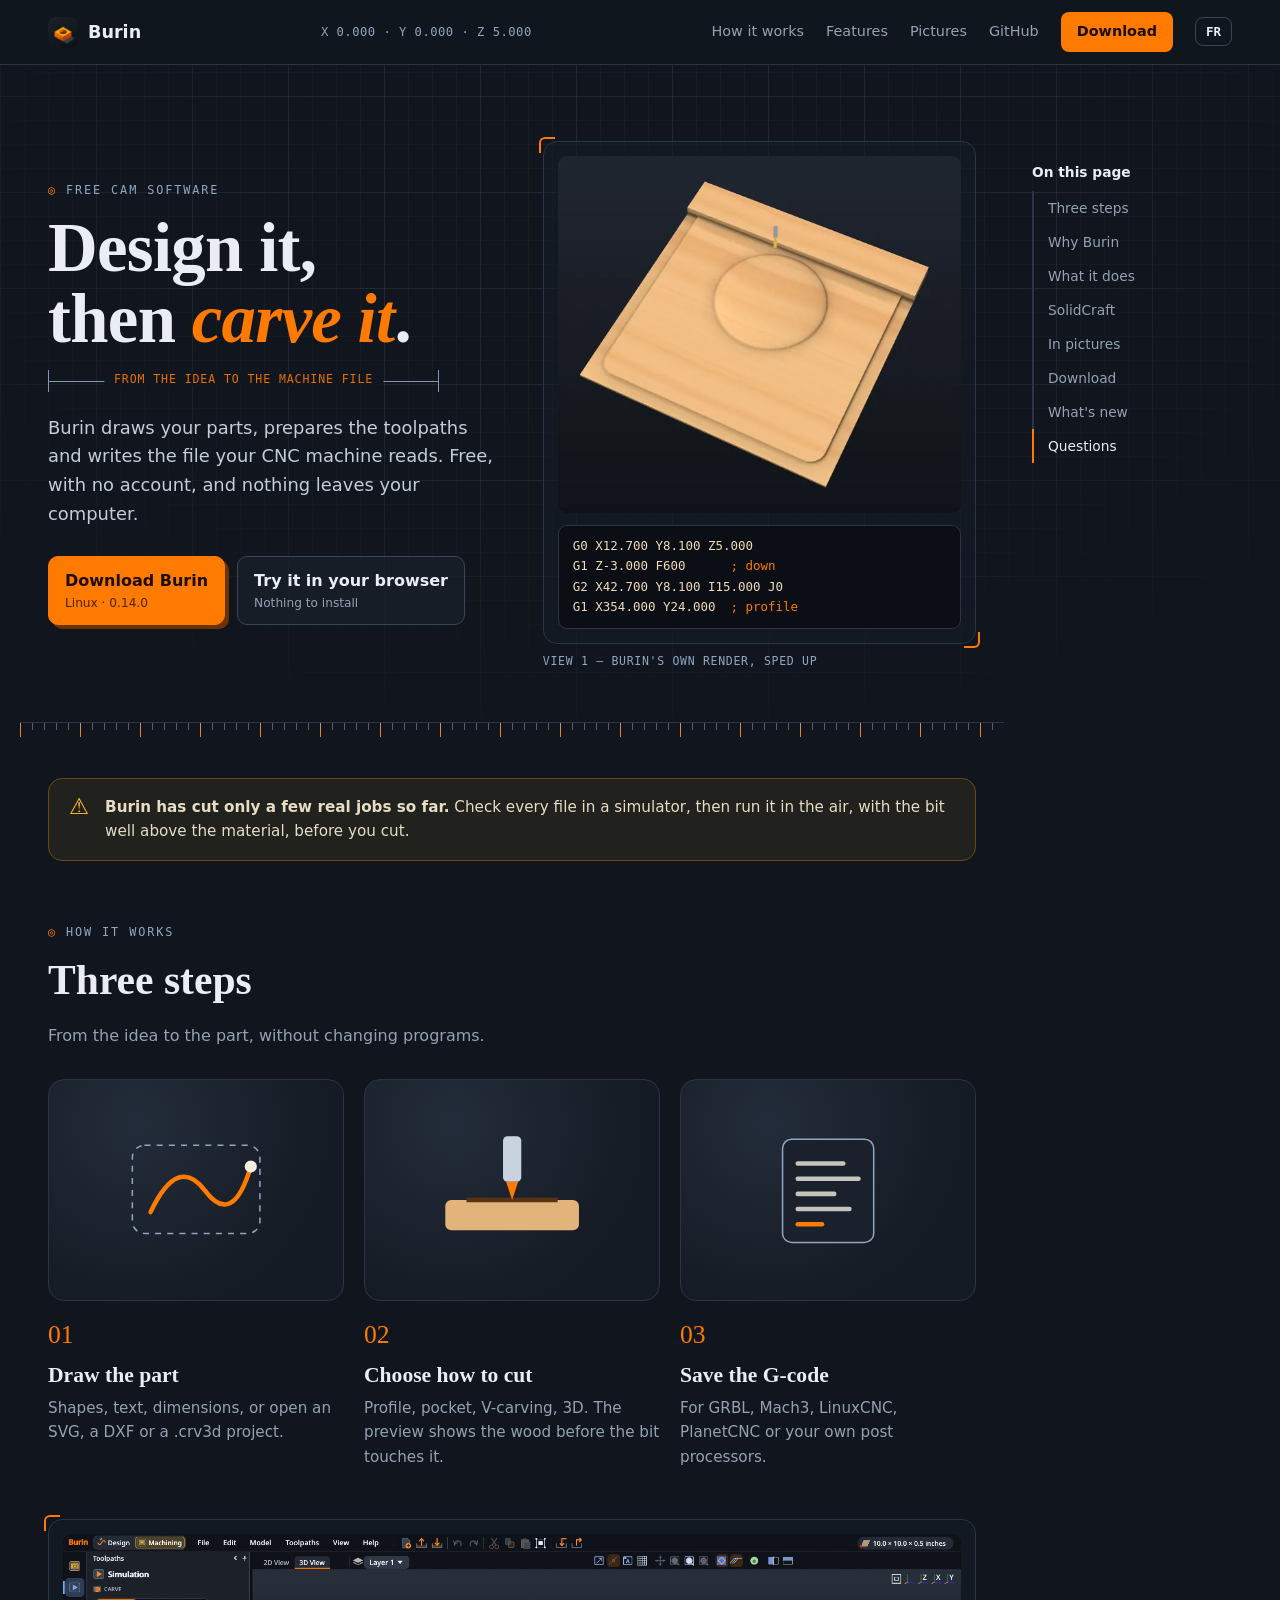
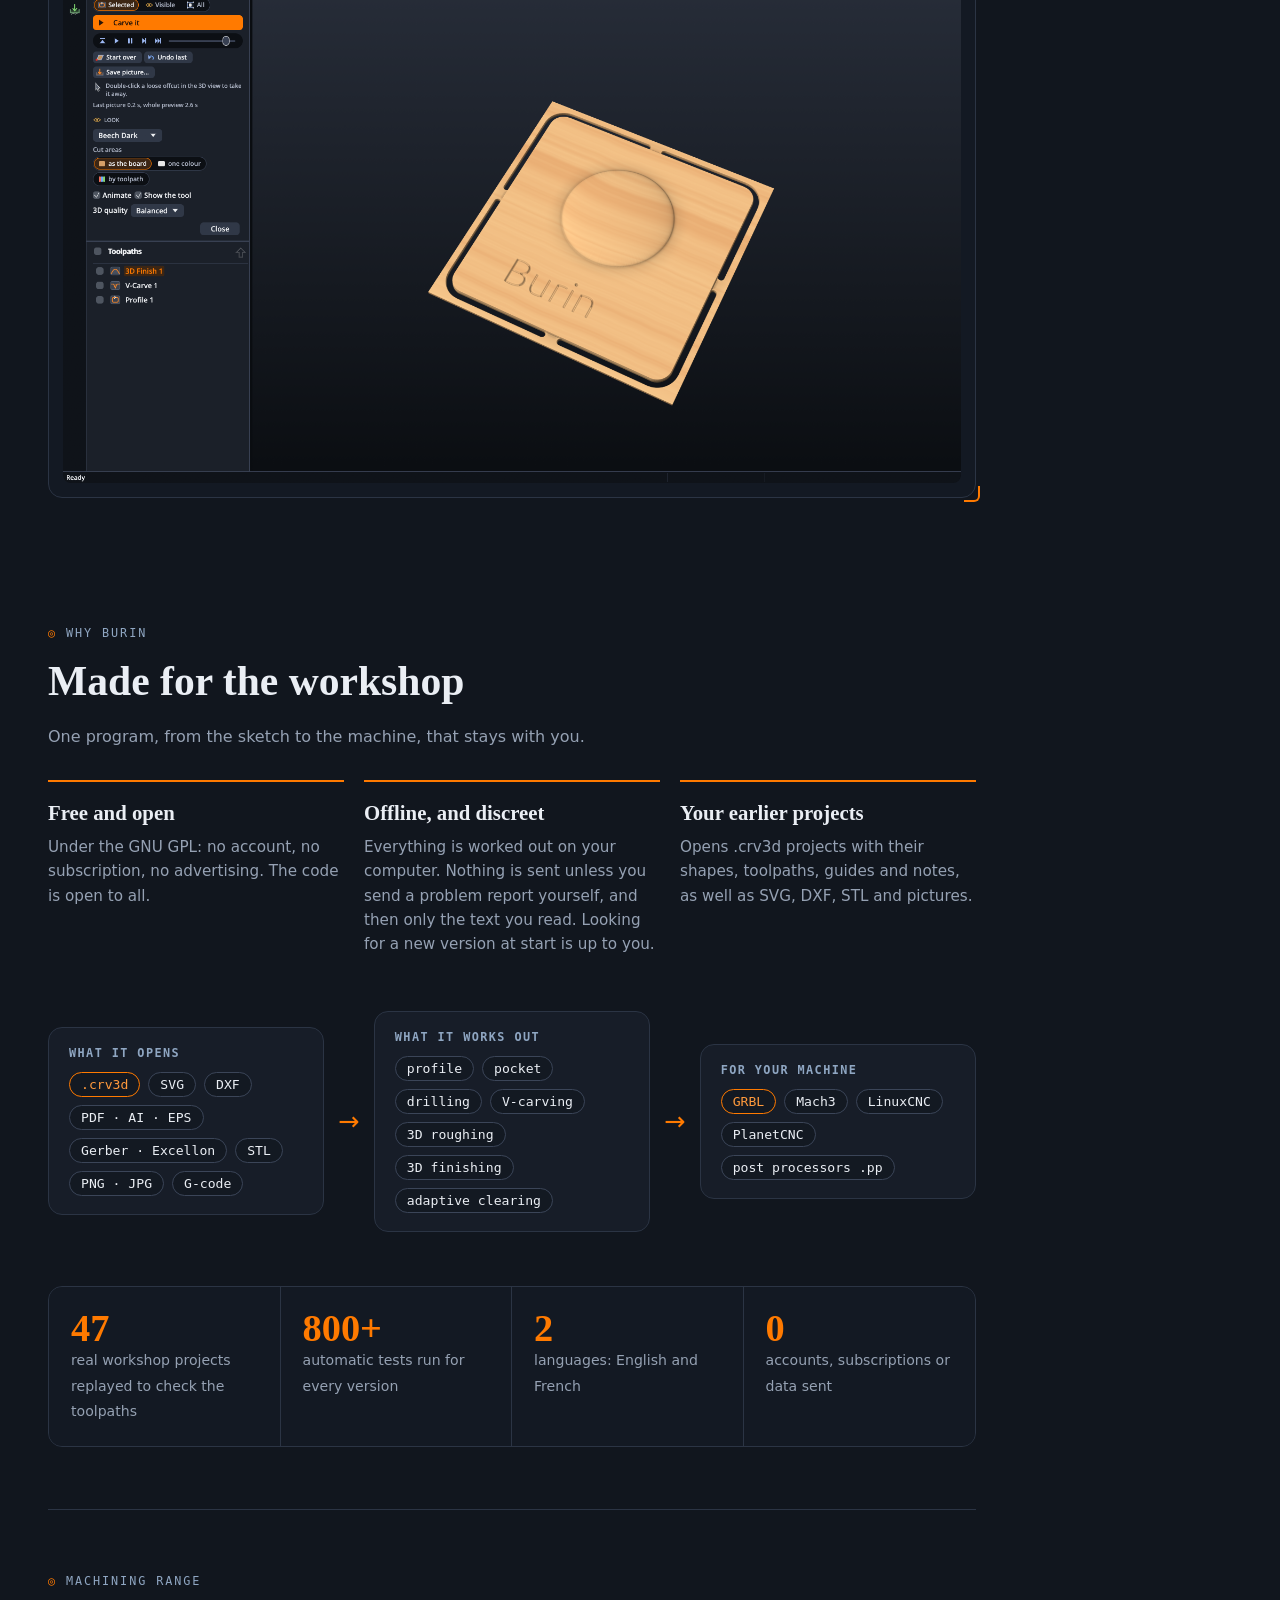
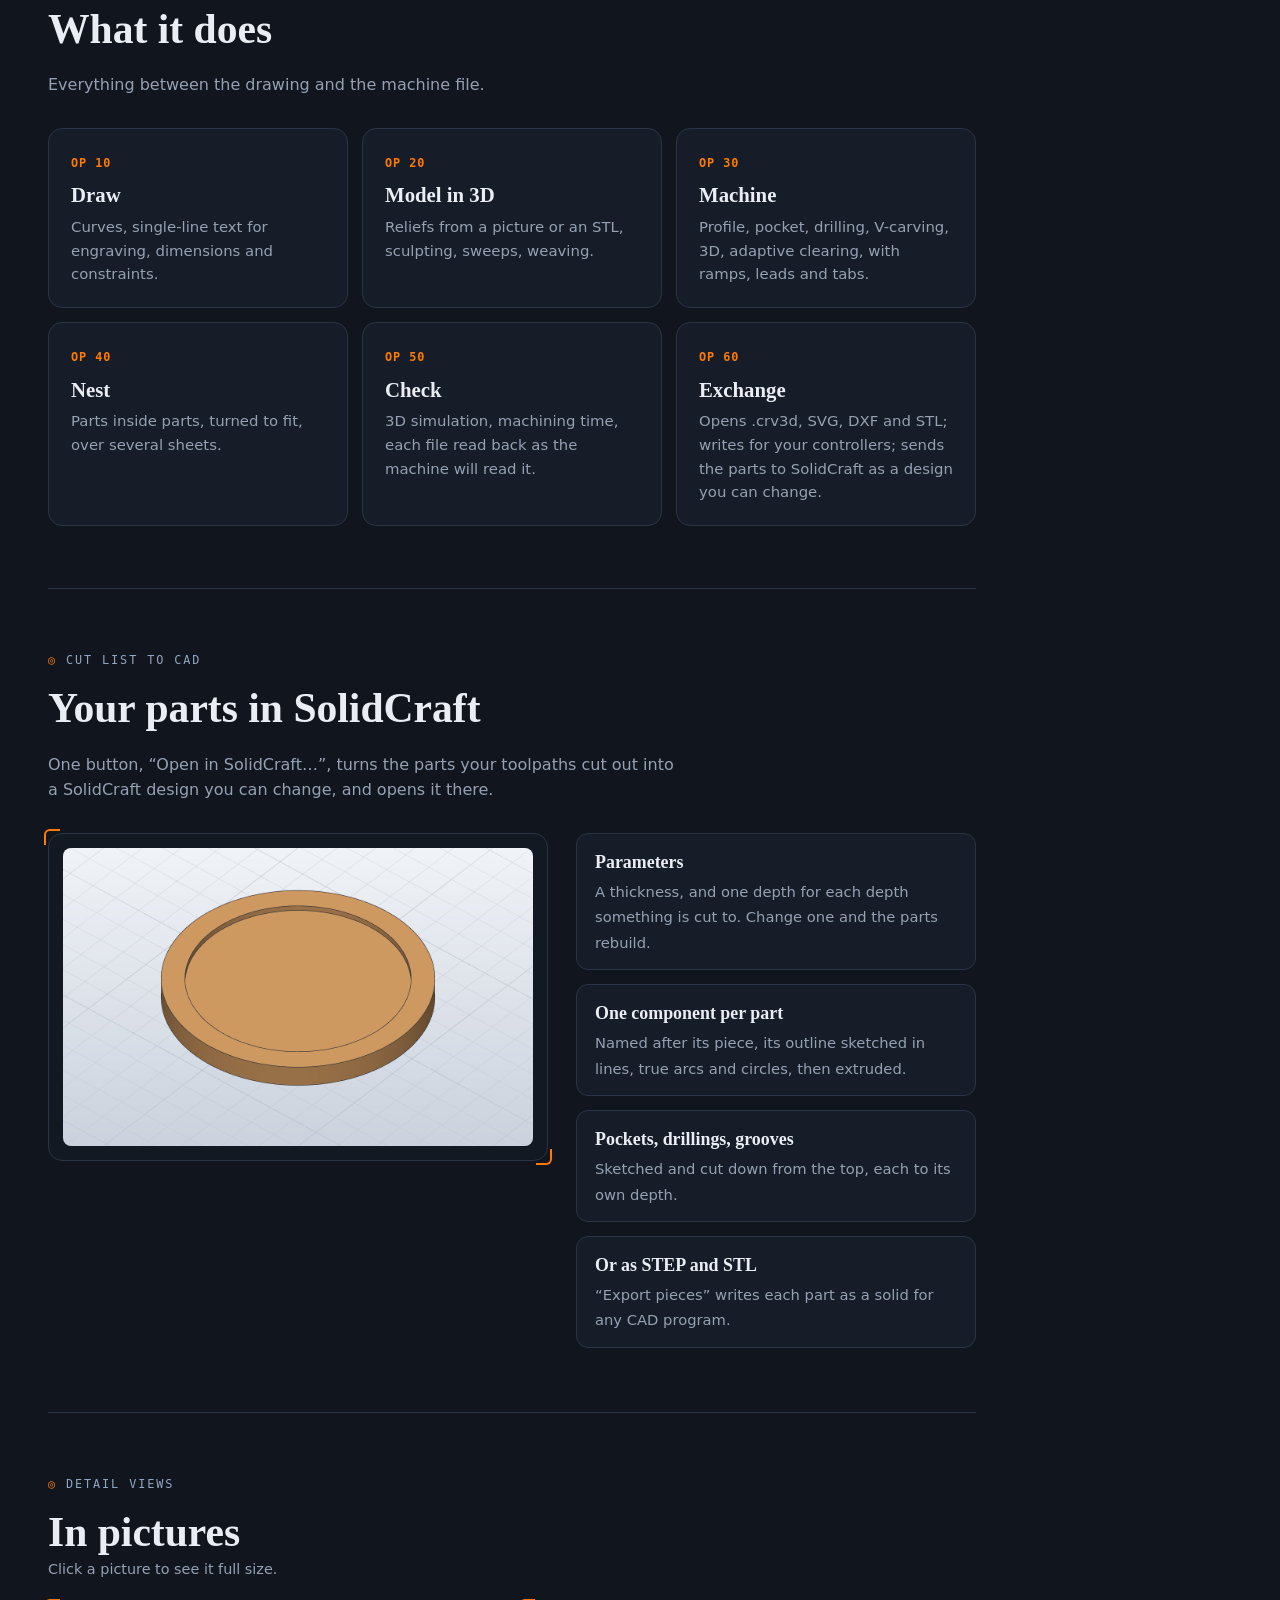
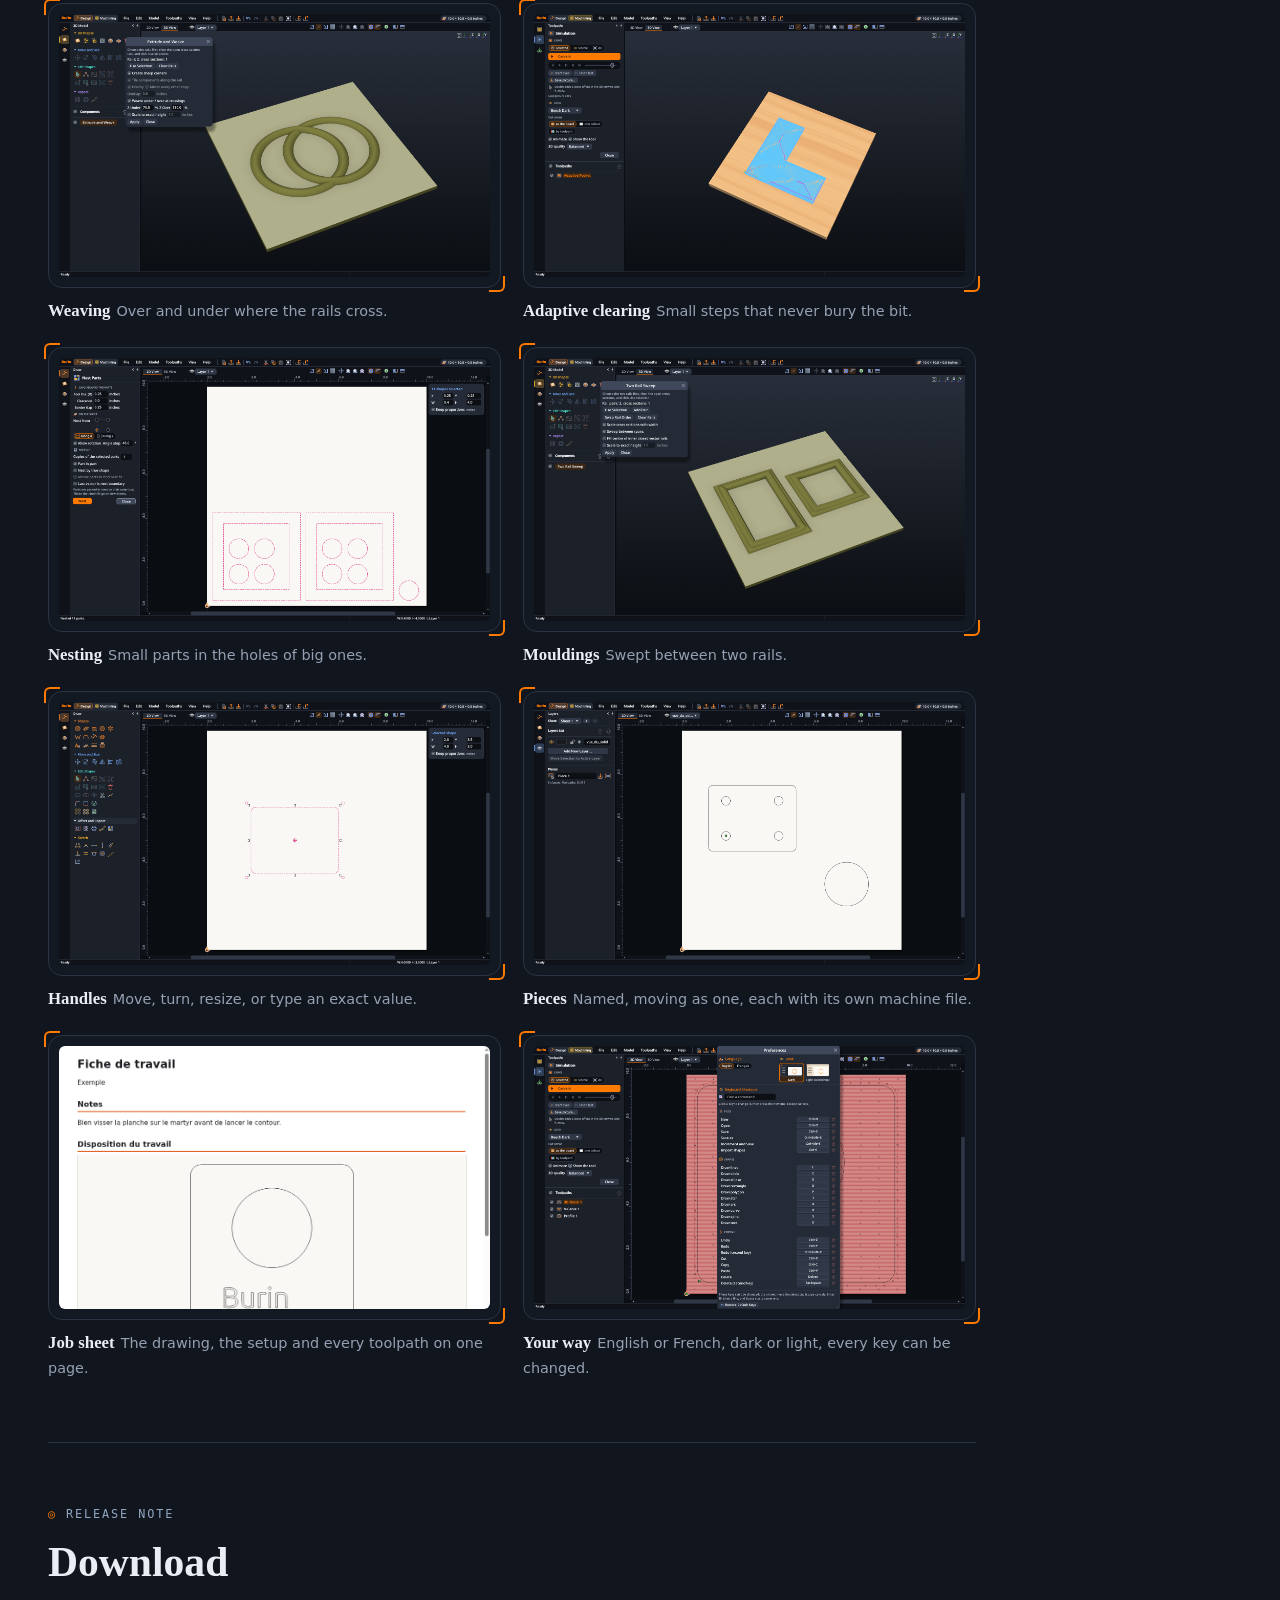
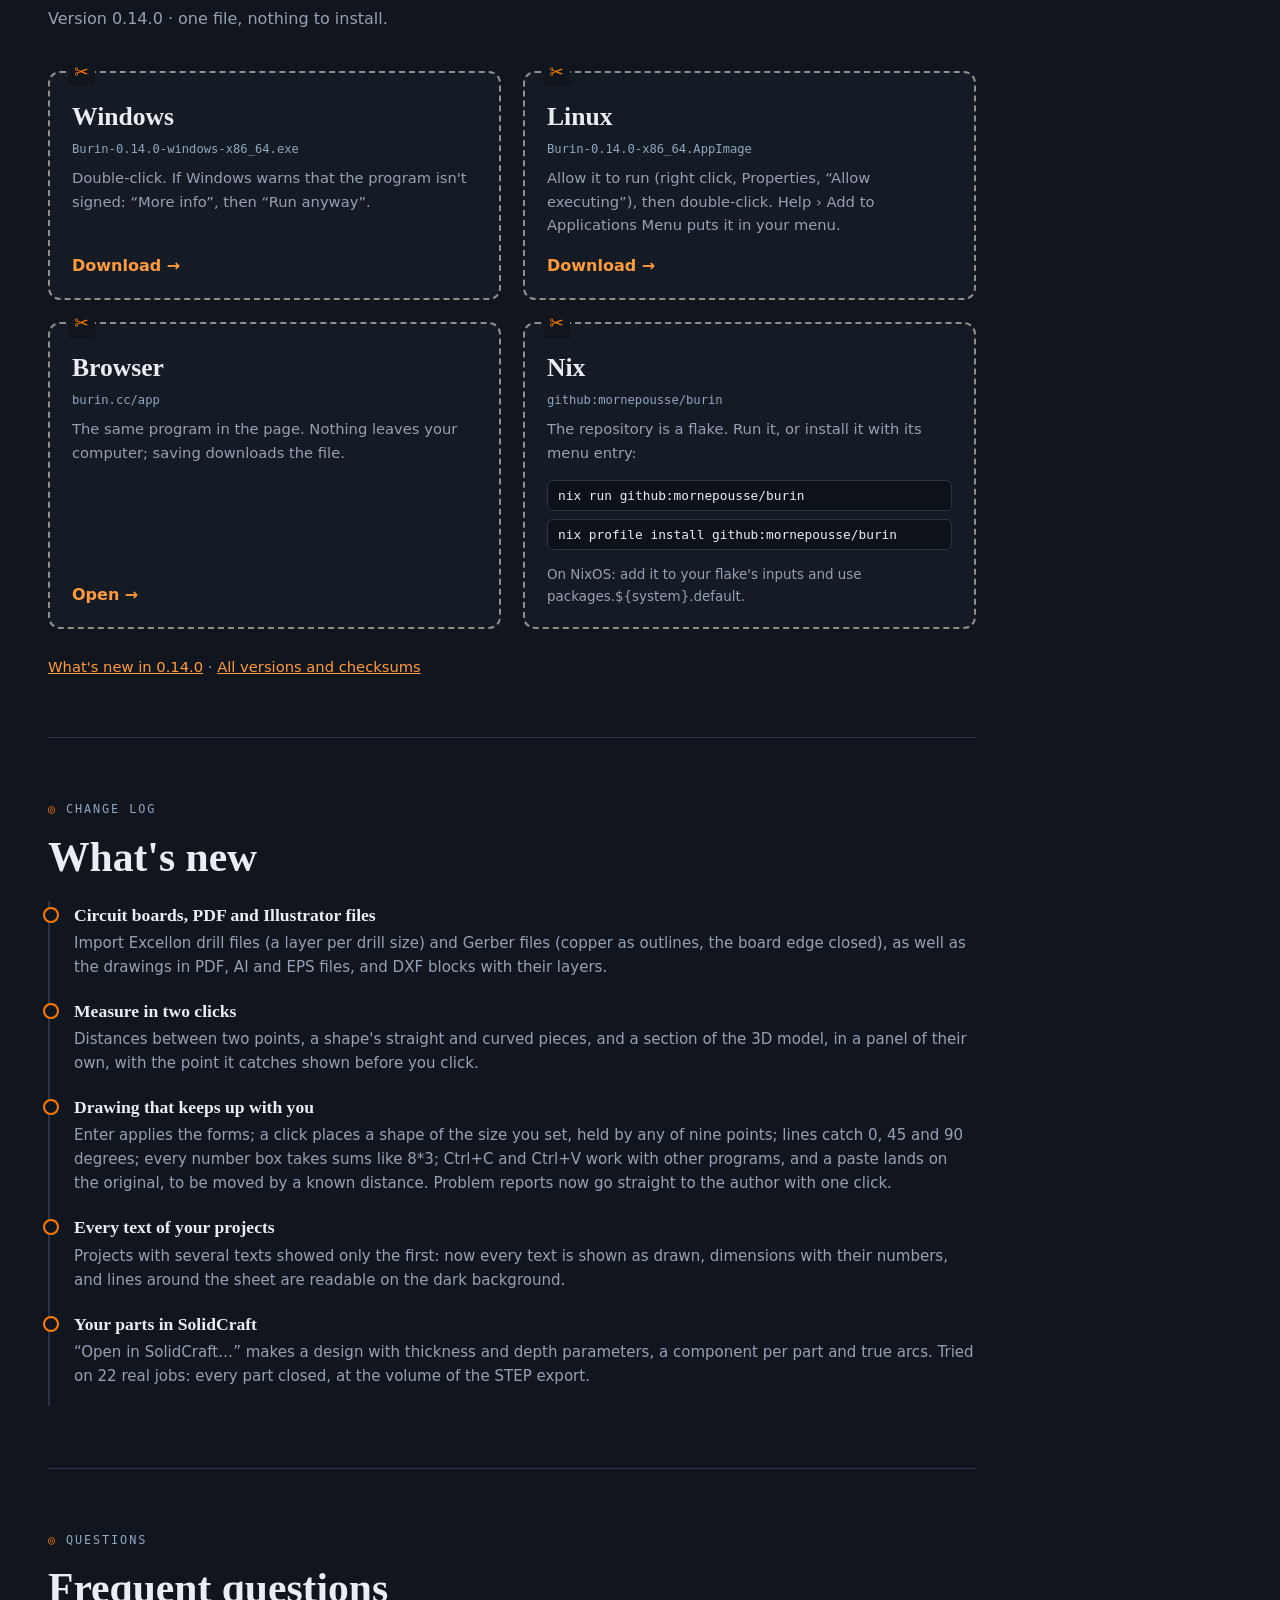
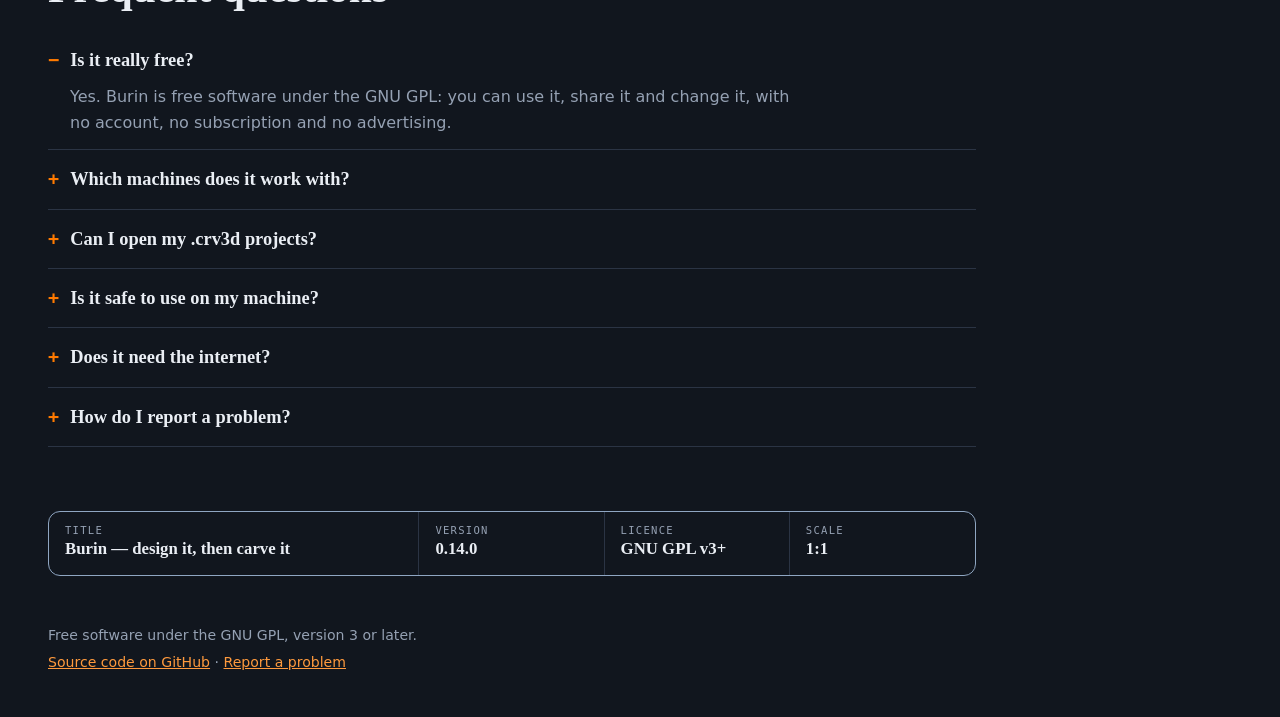
==== index.html @ 3e1a0faf "Site: how problem reports are sent now Co-Authored-By: Claude Opus 5.5 <noreply@anthropic.com>" ====
<!DOCTYPE html>
<html lang="en">
<head>
<meta charset="utf-8">
<meta name="viewport" content="width=device-width, initial-scale=1">
<title>Burin: design it, then carve it</title>
<meta name="description" content="Burin draws parts, prepares toolpaths and writes the control files of a CNC machine. Free download for Windows and Linux, or try it in your browser.">
<link rel="canonical" href="https://burin.cc/">
<link rel="icon" type="image/png" href="burin.png">
<meta property="og:type" content="website">
<meta property="og:url" content="https://burin.cc/">
<meta property="og:title" content="Burin: design it, then carve it">
<meta property="og:description" content="Draw your parts, prepare the toolpaths and write the file your CNC machine reads. Free, for Windows, Linux or in your browser.">
<meta property="og:image" content="https://burin.cc/docs/apercu-3d.png">
<meta name="twitter:card" content="summary_large_image">
<meta name="theme-color" content="#11161e">
<link rel="stylesheet" href="style.css?v=8fcd28087666">
</head>
<body>
<header><div class="in">
  <a class="brand" href="./"><img src="burin.png" alt=""> Burin</a>
  <span class="coords" aria-hidden="true">X 0.000 · Y 0.000 · Z 5.000</span>
  <nav>
    <a href="#steps" data-en="How it works" data-fr="Comment">How it works</a>
    <a href="#features" data-en="Features" data-fr="Fonctions">Features</a>
    <a href="#pictures" data-en="Pictures" data-fr="Images">Pictures</a>
    <a href="https://github.com/mornepousse/burin">GitHub</a>
    <a class="cta" href="#download" data-en="Download" data-fr="Télécharger">Download</a>
    <button id="lang" type="button" aria-label="Français / English">FR</button>
  </nav>
</div></header>

<div class="page">
<main>
  <div class="hero">
    <div>
      <div class="label" data-en="Free CAM software" data-fr="Logiciel libre de FAO">Free CAM software</div>
      <h1 data-en="Design it,&lt;br&gt;then &lt;em&gt;carve it&lt;/em&gt;." data-fr="Dessinez,&lt;br&gt;puis &lt;em&gt;usinez&lt;/em&gt;.">Design it,<br>then <em>carve it</em>.</h1>
      <div class="dim"><span data-en="FROM THE IDEA TO THE MACHINE FILE" data-fr="DE L&#x27;IDÉE AU FICHIER MACHINE">FROM THE IDEA TO THE MACHINE FILE</span></div>
      <p class="lead" data-en="Burin draws your parts, prepares the toolpaths and writes the file your CNC machine reads. Free, with no account, and nothing leaves your computer." data-fr="Burin dessine vos pièces, prépare les parcours d&#x27;outil et écrit le fichier que lit votre machine CNC. Gratuit, sans compte, et rien ne part de votre ordinateur.">Burin draws your parts, prepares the toolpaths and writes the file your CNC machine reads. Free, with no account, and nothing leaves your computer.</p>
      <div class="actions">
        <a id="main-download" class="btn primary" href="https://github.com/mornepousse/burin/releases/latest"><span data-en="Download Burin" data-fr="Télécharger Burin">Download Burin</span> <small id="main-detail">0.14.0</small></a>
        <a class="btn" href="app/"><span data-en="Try it in your browser" data-fr="Essayer dans le navigateur">Try it in your browser</span> <small data-en="Nothing to install" data-fr="Rien à installer">Nothing to install</small></a>
      </div>
    </div>
    <div>
      <div class="framed"><span class="t tl"></span><span class="t br"></span>
        <img class="render" src="carving.webp" width="588" height="520" alt="The sample board carved step by step in Burin's 3D preview: roughing, V-carving, then cutting out with tabs" data-alt-fr="La planche de l'exemple usinée pas à pas dans l'aperçu 3D de Burin : ébauche, gravure en V, puis découpe avec attaches">
        <div class="gcode">G0 X12.700 Y8.100 Z5.000
G1 Z-3.000 F600      <i><span data-en="; down" data-fr="; descente">; down</span></i>
G2 X42.700 Y8.100 I15.000 J0
G1 X354.000 Y24.000  <i><span data-en="; profile" data-fr="; contour">; profile</span></i></div>
      </div>
      <div class="figcap" data-en="VIEW 1 — BURIN&#x27;S OWN RENDER, SPED UP" data-fr="VUE 1 — RENDU RÉEL DE BURIN, EN ACCÉLÉRÉ">VIEW 1 — BURIN'S OWN RENDER, SPED UP</div>
    </div>
  </div>
  <div class="ruler"></div>
  <div class="safety"><span class="sign">⚠</span><p data-en="&lt;b&gt;Burin has cut only a few real jobs so far.&lt;/b&gt; Check every file in a simulator, then run it in the air, with the bit well above the material, before you cut." data-fr="&lt;b&gt;Burin n&#x27;a encore usiné que quelques vrais travaux.&lt;/b&gt; Vérifiez chaque fichier dans un simulateur, puis faites-le tourner à vide, fraise bien au-dessus de la matière, avant de couper."><b>Burin has cut only a few real jobs so far.</b> Check every file in a simulator, then run it in the air, with the bit well above the material, before you cut.</p></div>

  <section id="steps" style="border-bottom:0">
    <div class="label" data-en="How it works" data-fr="Comment ça marche">How it works</div>
    <h2 data-en="Three steps" data-fr="Trois étapes">Three steps</h2>
    <p class="intro" data-en="From the idea to the part, without changing programs." data-fr="De l&#x27;idée à la pièce, sans changer de programme.">From the idea to the part, without changing programs.</p>
    <div class="steps">
      <div class="step"><div class="pic"><svg viewBox="0 0 120 90"><rect x="18" y="16" width="84" height="58" rx="8" fill="none" stroke="#8fa6c2" stroke-dasharray="4 4"/><path d="M30 60 Q48 22 66 46 T96 30" fill="none" stroke="#ff7a00" stroke-width="3" stroke-linecap="round"/><circle cx="96" cy="30" r="4" fill="#f3ede2"/></svg></div><div class="n">01</div><h3 data-en="Draw the part" data-fr="Dessinez la pièce">Draw the part</h3><p data-en="Shapes, text, dimensions, or open an SVG, a DXF or a .crv3d project." data-fr="Formes, texte, cotes, ou ouvrez un SVG, un DXF ou un projet .crv3d.">Shapes, text, dimensions, or open an SVG, a DXF or a .crv3d project.</p></div>
      <div class="step"><div class="pic"><svg viewBox="0 0 120 90"><rect x="16" y="52" width="88" height="20" rx="4" fill="#e2b47c"/><path d="M30 52 h60" stroke="#5a3412" stroke-width="3"/><rect x="54" y="10" width="12" height="30" rx="3" fill="#c9d3e0"/><path d="M56 40 h8 l-4 12 z" fill="#ff7a00"/></svg></div><div class="n">02</div><h3 data-en="Choose how to cut" data-fr="Choisissez la coupe">Choose how to cut</h3><p data-en="Profile, pocket, V-carving, 3D. The preview shows the wood before the bit touches it." data-fr="Contour, poche, gravure en V, 3D. L&#x27;aperçu montre le bois avant la fraise.">Profile, pocket, V-carving, 3D. The preview shows the wood before the bit touches it.</p></div>
      <div class="step"><div class="pic"><svg viewBox="0 0 120 90"><rect x="30" y="12" width="60" height="68" rx="6" fill="#1a212c" stroke="#8fa6c2"/><path d="M40 28 h30 M40 38 h40 M40 48 h24 M40 58 h34" stroke="#f3ede2" stroke-width="3" stroke-linecap="round" opacity=".8"/><path d="M40 68 h16" stroke="#ff7a00" stroke-width="3" stroke-linecap="round"/></svg></div><div class="n">03</div><h3 data-en="Save the G-code" data-fr="Enregistrez le G-code">Save the G-code</h3><p data-en="For GRBL, Mach3, LinuxCNC, PlanetCNC or your own post processors." data-fr="Pour GRBL, Mach3, LinuxCNC, PlanetCNC ou vos post-processeurs.">For GRBL, Mach3, LinuxCNC, PlanetCNC or your own post processors.</p></div>
    </div>
    <div class="framed shot"><span class="t tl"></span><span class="t br"></span><img src="docs/apercu-3d.png" width="1400" height="855" alt="A part carved in Burin's 3D preview, in a beech board" data-alt-fr="Une pièce usinée dans l'aperçu 3D de Burin, dans une planche de hêtre"></div>
  </section>

  <section id="why">
    <div class="label" data-en="Why Burin" data-fr="Pourquoi Burin">Why Burin</div>
    <h2 data-en="Made for the workshop" data-fr="Fait pour l&#x27;atelier">Made for the workshop</h2>
    <p class="intro" data-en="One program, from the sketch to the machine, that stays with you." data-fr="Un seul programme, du croquis à la machine, qui reste chez vous.">One program, from the sketch to the machine, that stays with you.</p>
    <div class="why">
      <div><h3 data-en="Free and open" data-fr="Libre et gratuit">Free and open</h3><p data-en="Under the GNU GPL: no account, no subscription, no advertising. The code is open to all." data-fr="Sous licence GNU GPL : sans compte, sans abonnement, sans publicité. Le code est ouvert à tous.">Under the GNU GPL: no account, no subscription, no advertising. The code is open to all.</p></div>
      <div><h3 data-en="Offline, and discreet" data-fr="Hors ligne, et discret">Offline, and discreet</h3><p data-en="Everything is worked out on your computer. Nothing is sent unless you send a problem report yourself, and then only the text you read. Looking for a new version at start is up to you." data-fr="Tout est calculé sur votre ordinateur. Rien n&#x27;est envoyé, sauf un rapport de problème que vous envoyez vous-même, et alors seulement le texte que vous avez lu. Chercher une nouvelle version au démarrage, c&#x27;est vous qui choisissez.">Everything is worked out on your computer. Nothing is sent unless you send a problem report yourself, and then only the text you read. Looking for a new version at start is up to you.</p></div>
      <div><h3 data-en="Your earlier projects" data-fr="Vos projets d&#x27;avant">Your earlier projects</h3><p data-en="Opens .crv3d projects with their shapes, toolpaths, guides and notes, as well as SVG, DXF, STL and pictures." data-fr="Ouvre les projets .crv3d avec leurs formes, parcours, repères et notes, ainsi que SVG, DXF, STL et images.">Opens .crv3d projects with their shapes, toolpaths, guides and notes, as well as SVG, DXF, STL and pictures.</p></div>
    </div>
    <div class="flow">
      <div class="col"><h3 data-en="What it opens" data-fr="Ce qu&#x27;il ouvre">What it opens</h3><div class="chips"><span class="chip hot">.crv3d</span><span class="chip">SVG</span><span class="chip">DXF</span><span class="chip">PDF · AI · EPS</span><span class="chip">Gerber · Excellon</span><span class="chip">STL</span><span class="chip">PNG · JPG</span><span class="chip">G-code</span></div></div>
      <div class="arrow">→</div>
      <div class="col"><h3 data-en="What it works out" data-fr="Ce qu&#x27;il calcule">What it works out</h3><div class="chips"><span class="chip" data-en="profile" data-fr="contour">profile</span><span class="chip" data-en="pocket" data-fr="poche">pocket</span><span class="chip" data-en="drilling" data-fr="perçage">drilling</span><span class="chip" data-en="V-carving" data-fr="gravure en V">V-carving</span><span class="chip" data-en="3D roughing" data-fr="ébauche 3D">3D roughing</span><span class="chip" data-en="3D finishing" data-fr="finition 3D">3D finishing</span><span class="chip" data-en="adaptive clearing" data-fr="vidage adaptatif">adaptive clearing</span></div></div>
      <div class="arrow">→</div>
      <div class="col"><h3 data-en="For your machine" data-fr="Pour votre machine">For your machine</h3><div class="chips"><span class="chip hot">GRBL</span><span class="chip">Mach3</span><span class="chip">LinuxCNC</span><span class="chip">PlanetCNC</span><span class="chip" data-en="post processors .pp" data-fr="post-processeurs .pp">post processors .pp</span></div></div>
    </div>
    <div class="figures">
      <div><b>47</b><span data-en="real workshop projects replayed to check the toolpaths" data-fr="vrais projets d&#x27;atelier rejoués pour vérifier les parcours">real workshop projects replayed to check the toolpaths</span></div>
      <div><b>800+</b><span data-en="automatic tests run for every version" data-fr="tests automatiques à chaque version">automatic tests run for every version</span></div>
      <div><b>2</b><span data-en="languages: English and French" data-fr="langues : français et anglais">languages: English and French</span></div>
      <div><b>0</b><span data-en="accounts, subscriptions or data sent" data-fr="compte, abonnement ou envoi de données">accounts, subscriptions or data sent</span></div>
    </div>
  </section>

  <section id="features">
    <div class="label" data-en="Machining range" data-fr="Gamme d&#x27;usinage">Machining range</div>
    <h2 data-en="What it does" data-fr="Ce qu&#x27;il sait faire">What it does</h2>
    <p class="intro" data-en="Everything between the drawing and the machine file." data-fr="Tout ce qu&#x27;il faut entre le dessin et le fichier machine.">Everything between the drawing and the machine file.</p>
    <div class="ops">
      <div class="op"><span class="k">OP 10</span><h3 data-en="Draw" data-fr="Dessiner">Draw</h3><p data-en="Curves, single-line text for engraving, dimensions and constraints." data-fr="Courbes, texte simple trait pour la gravure, cotes et contraintes.">Curves, single-line text for engraving, dimensions and constraints.</p></div>
      <div class="op"><span class="k">OP 20</span><h3 data-en="Model in 3D" data-fr="Modeler en 3D">Model in 3D</h3><p data-en="Reliefs from a picture or an STL, sculpting, sweeps, weaving." data-fr="Reliefs depuis une image ou un STL, sculpture, balayage, tissage.">Reliefs from a picture or an STL, sculpting, sweeps, weaving.</p></div>
      <div class="op"><span class="k">OP 30</span><h3 data-en="Machine" data-fr="Usiner">Machine</h3><p data-en="Profile, pocket, drilling, V-carving, 3D, adaptive clearing, with ramps, leads and tabs." data-fr="Contour, poche, perçage, gravure en V, 3D, vidage adaptatif, avec rampes, entrées et attaches.">Profile, pocket, drilling, V-carving, 3D, adaptive clearing, with ramps, leads and tabs.</p></div>
      <div class="op"><span class="k">OP 40</span><h3 data-en="Nest" data-fr="Imbriquer">Nest</h3><p data-en="Parts inside parts, turned to fit, over several sheets." data-fr="Pièce dans pièce, rotations, plusieurs plaques.">Parts inside parts, turned to fit, over several sheets.</p></div>
      <div class="op"><span class="k">OP 50</span><h3 data-en="Check" data-fr="Vérifier">Check</h3><p data-en="3D simulation, machining time, each file read back as the machine will read it." data-fr="Simulation 3D, temps d&#x27;usinage, fichier relu comme la machine le lira.">3D simulation, machining time, each file read back as the machine will read it.</p></div>
      <div class="op"><span class="k">OP 60</span><h3 data-en="Exchange" data-fr="Échanger">Exchange</h3><p data-en="Opens .crv3d, SVG, DXF and STL; writes for your controllers; sends the parts to SolidCraft as a design you can change." data-fr="Ouvre .crv3d, SVG, DXF, STL ; écrit pour vos contrôleurs ; envoie les pièces à SolidCraft en document modifiable.">Opens .crv3d, SVG, DXF and STL; writes for your controllers; sends the parts to SolidCraft as a design you can change.</p></div>
    </div>
  </section>

  <section id="solidcraft">
    <div class="label" data-en="Cut list to CAD" data-fr="Du débit à la CAO">Cut list to CAD</div>
    <h2 data-en="Your parts in SolidCraft" data-fr="Vos pièces dans SolidCraft">Your parts in SolidCraft</h2>
    <p class="intro" data-en="One button, “Open in SolidCraft…”, turns the parts your toolpaths cut out into a SolidCraft design you can change, and opens it there." data-fr="Un bouton, « Ouvrir dans SolidCraft… », fait des pièces que vos parcours découpent un document SolidCraft modifiable, et l&#x27;ouvre.">One button, “Open in SolidCraft…”, turns the parts your toolpaths cut out into a SolidCraft design you can change, and opens it there.</p>
    <div class="cad">
      <div class="framed"><span class="t tl"></span><span class="t br"></span><img src="docs/solidcraft.png" width="1200" height="760" alt="The coaster example as a SolidCraft design" data-alt-fr="L&#x27;exemple du sous-verre en document SolidCraft" loading="lazy"></div>
      <ul class="cadlist">
        <li><b data-en="Parameters" data-fr="Paramètres">Parameters</b><span data-en="A thickness, and one depth for each depth something is cut to. Change one and the parts rebuild." data-fr="Une épaisseur, et une profondeur pour chaque profondeur creusée. Changez-en une et les pièces se reconstruisent.">A thickness, and one depth for each depth something is cut to. Change one and the parts rebuild.</span></li>
        <li><b data-en="One component per part" data-fr="Un composant par pièce">One component per part</b><span data-en="Named after its piece, its outline sketched in lines, true arcs and circles, then extruded." data-fr="Nommé d&#x27;après sa pièce, son contour esquissé en lignes, vrais arcs et cercles, puis extrudé.">Named after its piece, its outline sketched in lines, true arcs and circles, then extruded.</span></li>
        <li><b data-en="Pockets, drillings, grooves" data-fr="Poches, perçages, rainures">Pockets, drillings, grooves</b><span data-en="Sketched and cut down from the top, each to its own depth." data-fr="Esquissés et creusés depuis le dessus, chacun à sa profondeur.">Sketched and cut down from the top, each to its own depth.</span></li>
        <li><b data-en="Or as STEP and STL" data-fr="Ou en STEP et STL">Or as STEP and STL</b><span data-en="“Export pieces” writes each part as a solid for any CAD program." data-fr="« Exporter les pièces » écrit chaque pièce en solide pour tout logiciel de CAO.">“Export pieces” writes each part as a solid for any CAD program.</span></li>
      </ul>
    </div>
  </section>

  <section id="pictures">
    <div class="label" data-en="Detail views" data-fr="Vues de détail">Detail views</div>
    <h2 data-en="In pictures" data-fr="En images">In pictures</h2>
    <p class="hint" data-en="Click a picture to see it full size." data-fr="Cliquez sur une image pour la voir en grand.">Click a picture to see it full size.</p>
    <div class="views">
      <figure><a href="docs/weave.png"><div class="framed"><span class="t tl"></span><span class="t br"></span><img src="docs/weave.png" alt="Two rings extruded and woven" data-alt-fr="Deux anneaux extrudés et tissés" loading="lazy"></div></a><figcaption><b data-en="Weaving" data-fr="Tissage">Weaving</b><span data-en="Over and under where the rails cross." data-fr="Dessus, dessous, là où les rails se croisent.">Over and under where the rails cross.</span></figcaption></figure>
      <figure><a href="docs/adaptive.png"><div class="framed"><span class="t tl"></span><span class="t br"></span><img src="docs/adaptive.png" alt="An adaptive pocket" data-alt-fr="Une poche en vidage adaptatif" loading="lazy"></div></a><figcaption><b data-en="Adaptive clearing" data-fr="Vidage adaptatif">Adaptive clearing</b><span data-en="Small steps that never bury the bit." data-fr="De petits pas qui n&#x27;enterrent jamais la fraise.">Small steps that never bury the bit.</span></figcaption></figure>
      <figure><a href="docs/nesting.png"><div class="framed"><span class="t tl"></span><span class="t br"></span><img src="docs/nesting.png" alt="Parts nested in holes" data-alt-fr="Des pièces imbriquées dans des trous" loading="lazy"></div></a><figcaption><b data-en="Nesting" data-fr="Imbrication">Nesting</b><span data-en="Small parts in the holes of big ones." data-fr="Les petites pièces dans les trous des grandes.">Small parts in the holes of big ones.</span></figcaption></figure>
      <figure><a href="docs/sweep.png"><div class="framed"><span class="t tl"></span><span class="t br"></span><img src="docs/sweep.png" alt="Two moulded frames" data-alt-fr="Deux cadres moulurés" loading="lazy"></div></a><figcaption><b data-en="Mouldings" data-fr="Moulures">Mouldings</b><span data-en="Swept between two rails." data-fr="Balayées entre deux rails.">Swept between two rails.</span></figcaption></figure>
      <figure><a href="docs/poignees.png"><div class="framed"><span class="t tl"></span><span class="t br"></span><img src="docs/poignees.png" alt="A selected shape with its handles" data-alt-fr="Une forme sélectionnée avec ses poignées" loading="lazy"></div></a><figcaption><b data-en="Handles" data-fr="Poignées">Handles</b><span data-en="Move, turn, resize, or type an exact value." data-fr="Déplacez, tournez, redimensionnez, ou tapez une valeur.">Move, turn, resize, or type an exact value.</span></figcaption></figure>
      <figure><a href="docs/pieces.png"><div class="framed"><span class="t tl"></span><span class="t br"></span><img src="docs/pieces.png" alt="A piece and its list" data-alt-fr="Une pièce et sa liste" loading="lazy"></div></a><figcaption><b data-en="Pieces" data-fr="Pièces">Pieces</b><span data-en="Named, moving as one, each with its own machine file." data-fr="Nommées, d&#x27;un bloc, chacune son fichier machine.">Named, moving as one, each with its own machine file.</span></figcaption></figure>
      <figure><a href="docs/fiche-de-travail.png"><div class="framed"><span class="t tl"></span><span class="t br"></span><img src="docs/fiche-de-travail.png" alt="A job sheet" data-alt-fr="Une fiche de travail" loading="lazy"></div></a><figcaption><b data-en="Job sheet" data-fr="Fiche de travail">Job sheet</b><span data-en="The drawing, the setup and every toolpath on one page." data-fr="Le dessin, la mise en place et chaque parcours sur une page.">The drawing, the setup and every toolpath on one page.</span></figcaption></figure>
      <figure><a href="docs/preferences.png"><div class="framed"><span class="t tl"></span><span class="t br"></span><img src="docs/preferences.png" alt="The preferences window" data-alt-fr="La fenêtre des préférences" loading="lazy"></div></a><figcaption><b data-en="Your way" data-fr="À votre façon">Your way</b><span data-en="English or French, dark or light, every key can be changed." data-fr="Français ou anglais, sombre ou clair, chaque raccourci se change.">English or French, dark or light, every key can be changed.</span></figcaption></figure>
    </div>
  </section>

  <section id="download">
    <div class="label" data-en="Release note" data-fr="Bon de sortie">Release note</div>
    <h2 data-en="Download" data-fr="Télécharger">Download</h2>
    <p class="intro" data-en="Version 0.14.0 · one file, nothing to install." data-fr="Version 0.14.0 · un seul fichier, rien à installer.">Version 0.14.0 · one file, nothing to install.</p>
    <div class="tickets">
      <a class="ticket" id="win" href="https://github.com/mornepousse/burin/releases/download/v0.14.0/Burin-0.14.0-windows-x86_64.exe"><h3>Windows</h3><span class="file">Burin-0.14.0-windows-x86_64.exe</span><p data-en="Double-click. If Windows warns that the program isn&#x27;t signed: “More info”, then “Run anyway”." data-fr="Double-cliquez. Si Windows prévient que le programme n&#x27;est pas signé : « Informations complémentaires », puis « Exécuter quand même ».">Double-click. If Windows warns that the program isn't signed: “More info”, then “Run anyway”.</p><span class="go" data-en="Download →" data-fr="Télécharger →">Download →</span></a>
      <a class="ticket" id="linux" href="https://github.com/mornepousse/burin/releases/download/v0.14.0/Burin-0.14.0-x86_64.AppImage"><h3>Linux</h3><span class="file">Burin-0.14.0-x86_64.AppImage</span><p data-en="Allow it to run (right click, Properties, “Allow executing”), then double-click. Help › Add to Applications Menu puts it in your menu." data-fr="Autorisez son exécution (clic droit, Propriétés, « Autoriser l&#x27;exécution »), puis double-cliquez. Aide › Ajouter au menu des applications le met dans votre menu.">Allow it to run (right click, Properties, “Allow executing”), then double-click. Help › Add to Applications Menu puts it in your menu.</p><span class="go" data-en="Download →" data-fr="Télécharger →">Download →</span></a>
      <a class="ticket" href="app/"><h3 data-en="Browser" data-fr="Navigateur">Browser</h3><span class="file">burin.cc/app</span><p data-en="The same program in the page. Nothing leaves your computer; saving downloads the file." data-fr="Le même programme dans la page. Rien ne quitte votre ordinateur ; enregistrer télécharge le fichier.">The same program in the page. Nothing leaves your computer; saving downloads the file.</p><span class="go" data-en="Open →" data-fr="Ouvrir →">Open →</span></a>
      <div class="ticket nix"><h3>Nix</h3><span class="file">github:mornepousse/burin</span><p data-en="The repository is a flake. Run it, or install it with its menu entry:" data-fr="Le dépôt est un flake. Lancez-le, ou installez-le avec son entrée de menu :">The repository is a flake. Run it, or install it with its menu entry:</p><code>nix run github:mornepousse/burin</code><code>nix profile install github:mornepousse/burin</code><p class="small" data-en="On NixOS: add it to your flake&#x27;s inputs and use packages.${system}.default." data-fr="Sur NixOS : ajoutez-le aux inputs de votre flake et utilisez packages.${system}.default.">On NixOS: add it to your flake's inputs and use packages.${system}.default.</p></div>
    </div>
    <p class="links"><a href="https://github.com/mornepousse/burin/releases/tag/v0.14.0" data-en="What&#x27;s new in 0.14.0" data-fr="Les nouveautés de la 0.14.0">What's new in 0.14.0</a> · <a href="https://github.com/mornepousse/burin/releases" data-en="All versions and checksums" data-fr="Toutes les versions et les sommes de contrôle">All versions and checksums</a></p>
  </section>

  <section id="news">
    <div class="label" data-en="Change log" data-fr="Journal des versions">Change log</div>
    <h2 data-en="What&#x27;s new" data-fr="Nouveautés">What's new</h2>
    <ul class="news">
      <li><b data-en="Circuit boards, PDF and Illustrator files" data-fr="Circuits imprimés, PDF et Illustrator">Circuit boards, PDF and Illustrator files</b><p data-en="Import Excellon drill files (a layer per drill size) and Gerber files (copper as outlines, the board edge closed), as well as the drawings in PDF, AI and EPS files, and DXF blocks with their layers." data-fr="Importez les perçages Excellon (un calque par taille de foret) et les Gerber (le cuivre en contours, le bord de la carte fermé), ainsi que les dessins des fichiers PDF, AI et EPS, et les blocs DXF avec leurs calques.">Import Excellon drill files (a layer per drill size) and Gerber files (copper as outlines, the board edge closed), as well as the drawings in PDF, AI and EPS files, and DXF blocks with their layers.</p></li>
      <li><b data-en="Measure in two clicks" data-fr="Mesurer en deux clics">Measure in two clicks</b><p data-en="Distances between two points, a shape&#x27;s straight and curved pieces, and a section of the 3D model, in a panel of their own, with the point it catches shown before you click." data-fr="Distances entre deux points, morceaux droits et courbes d&#x27;une forme, et coupe du modèle 3D, dans un panneau à part, avec le point accroché montré avant le clic.">Distances between two points, a shape's straight and curved pieces, and a section of the 3D model, in a panel of their own, with the point it catches shown before you click.</p></li>
      <li><b data-en="Drawing that keeps up with you" data-fr="Un dessin qui suit votre façon de faire">Drawing that keeps up with you</b><p data-en="Enter applies the forms; a click places a shape of the size you set, held by any of nine points; lines catch 0, 45 and 90 degrees; every number box takes sums like 8*3; Ctrl+C and Ctrl+V work with other programs, and a paste lands on the original, to be moved by a known distance. Problem reports now go straight to the author with one click." data-fr="Entrée valide les formulaires ; un clic pose une forme à la taille choisie, tenue par l&#x27;un de neuf points ; les lignes s&#x27;accrochent à 0, 45 et 90 degrés ; chaque case accepte des calculs comme 8*3 ; Ctrl+C et Ctrl+V marchent avec les autres logiciels, et un collage tombe sur l&#x27;original, pour le déplacer d&#x27;une distance connue. Les rapports de problème partent maintenant en un clic vers l&#x27;auteur.">Enter applies the forms; a click places a shape of the size you set, held by any of nine points; lines catch 0, 45 and 90 degrees; every number box takes sums like 8*3; Ctrl+C and Ctrl+V work with other programs, and a paste lands on the original, to be moved by a known distance. Problem reports now go straight to the author with one click.</p></li>
      <li><b data-en="Every text of your projects" data-fr="Tous les textes de vos projets">Every text of your projects</b><p data-en="Projects with several texts showed only the first: now every text is shown as drawn, dimensions with their numbers, and lines around the sheet are readable on the dark background." data-fr="Les projets à plusieurs textes n&#x27;en montraient que le premier : tous s&#x27;affichent maintenant tels qu&#x27;ils ont été dessinés, les cotes avec leurs nombres, et les traits autour de la plaque se lisent sur le fond sombre.">Projects with several texts showed only the first: now every text is shown as drawn, dimensions with their numbers, and lines around the sheet are readable on the dark background.</p></li>
      <li><b data-en="Your parts in SolidCraft" data-fr="Vos pièces dans SolidCraft">Your parts in SolidCraft</b><p data-en="“Open in SolidCraft…” makes a design with thickness and depth parameters, a component per part and true arcs. Tried on 22 real jobs: every part closed, at the volume of the STEP export." data-fr="« Ouvrir dans SolidCraft… » fait un document avec des paramètres d&#x27;épaisseur et de profondeur, un composant par pièce et de vrais arcs. Essayé sur 22 vrais travaux : chaque pièce fermée, au volume de l&#x27;export STEP.">“Open in SolidCraft…” makes a design with thickness and depth parameters, a component per part and true arcs. Tried on 22 real jobs: every part closed, at the volume of the STEP export.</p></li>
    </ul>
  </section>

  <section id="faq" class="faq">
    <div class="label" data-en="Questions" data-fr="Questions">Questions</div>
    <h2 data-en="Frequent questions" data-fr="Questions fréquentes">Frequent questions</h2>
    <details open><summary data-en="Is it really free?" data-fr="C&#x27;est vraiment gratuit ?">Is it really free?</summary><p data-en="Yes. Burin is free software under the GNU GPL: you can use it, share it and change it, with no account, no subscription and no advertising." data-fr="Oui. Burin est un logiciel libre sous licence GNU GPL : vous pouvez l&#x27;utiliser, le partager et le modifier, sans compte, sans abonnement et sans publicité.">Yes. Burin is free software under the GNU GPL: you can use it, share it and change it, with no account, no subscription and no advertising.</p></details>
    <details><summary data-en="Which machines does it work with?" data-fr="Avec quelles machines fonctionne-t-il ?">Which machines does it work with?</summary><p data-en="It writes G-code for GRBL, Mach3, LinuxCNC and PlanetCNC, and for others through post processor files (.pp). It doesn&#x27;t drive the machine: you open the file in its control program." data-fr="Il écrit du G-code pour GRBL, Mach3, LinuxCNC et PlanetCNC, et pour d&#x27;autres grâce aux fichiers de post-processeur (.pp). Il ne pilote pas la machine : vous ouvrez le fichier dans son programme de commande.">It writes G-code for GRBL, Mach3, LinuxCNC and PlanetCNC, and for others through post processor files (.pp). It doesn't drive the machine: you open the file in its control program.</p></details>
    <details><summary data-en="Can I open my .crv3d projects?" data-fr="Puis-je ouvrir mes projets .crv3d ?">Can I open my .crv3d projects?</summary><p data-en="Yes, with their shapes, toolpaths, guides, grid and notes. Some 3D parts of a project aren&#x27;t read yet. It also opens SVG, DXF, STL and pictures." data-fr="Oui, avec leurs formes, parcours, repères, grille et notes. Certaines parties 3D ne sont pas encore lues. Il ouvre aussi les SVG, DXF, STL et images.">Yes, with their shapes, toolpaths, guides, grid and notes. Some 3D parts of a project aren't read yet. It also opens SVG, DXF, STL and pictures.</p></details>
    <details><summary data-en="Is it safe to use on my machine?" data-fr="Est-ce sans risque pour ma machine ?">Is it safe to use on my machine?</summary><p data-en="Burin has cut only a few real jobs so far, so treat every file as untested: check it in a simulator, run it in the air with the bit well above the material, and keep a hand near the emergency stop." data-fr="Burin n&#x27;a encore usiné que quelques vrais travaux, alors considérez chaque fichier comme non testé : vérifiez-le dans un simulateur, faites-le tourner à vide fraise bien au-dessus de la matière, et gardez une main près de l&#x27;arrêt d&#x27;urgence.">Burin has cut only a few real jobs so far, so treat every file as untested: check it in a simulator, run it in the air with the bit well above the material, and keep a hand near the emergency stop.</p></details>
    <details><summary data-en="Does it need the internet?" data-fr="Faut-il internet ?">Does it need the internet?</summary><p data-en="No. The Windows and Linux programs work fully offline (only looking for a new version, if you allow it, uses the internet); the browser version loads once, then everything is worked out in the page." data-fr="Non. Les versions Windows et Linux marchent entièrement hors ligne (seule la recherche d&#x27;une nouvelle version, si vous l&#x27;autorisez, utilise internet) ; la version navigateur se charge une fois, puis tout se calcule dans la page.">No. The Windows and Linux programs work fully offline (only looking for a new version, if you allow it, uses the internet); the browser version loads once, then everything is worked out in the page.</p></details>
    <details><summary data-en="How do I report a problem?" data-fr="Comment signaler un problème ?">How do I report a problem?</summary><p data-en="In Burin, Help › Report a Problem shows exactly what would be sent; Send passes it to the author through burin.cc. Your work and file names are never in it. You can also open an issue on GitHub." data-fr="Dans Burin, Aide › Signaler un problème montre exactement ce qui sera envoyé ; Envoyer le transmet à l&#x27;auteur par burin.cc. Votre travail et vos noms de fichiers n&#x27;y sont jamais. Vous pouvez aussi ouvrir un ticket sur GitHub.">In Burin, Help › Report a Problem shows exactly what would be sent; Send passes it to the author through burin.cc. Your work and file names are never in it. You can also open an issue on GitHub.</p></details>
  </section>
  <div class="block">
    <div><small data-en="Title" data-fr="Titre">Title</small><b data-en="Burin — design it, then carve it" data-fr="Burin — dessinez, puis usinez">Burin — design it, then carve it</b></div>
    <div><small data-en="Version" data-fr="Version">Version</small><b>0.14.0</b></div>
    <div><small data-en="Licence" data-fr="Licence">Licence</small><b>GNU GPL v3+</b></div>
    <div><small data-en="Scale" data-fr="Échelle">Scale</small><b>1:1</b></div>
  </div>
  <footer>
    <p data-en="Free software under the GNU GPL, version 3 or later." data-fr="Logiciel libre sous licence GNU GPL, version 3 ou ultérieure.">Free software under the GNU GPL, version 3 or later.</p>
    <p><a href="https://github.com/mornepousse/burin" data-en="Source code on GitHub" data-fr="Code source sur GitHub">Source code on GitHub</a> · <a href="https://github.com/mornepousse/burin/issues" data-en="Report a problem" data-fr="Signaler un problème">Report a problem</a></p>
  </footer>
</main>
<aside class="toc">
  <b data-en="On this page" data-fr="Sur cette page">On this page</b>
  <a class="on" href="#steps" data-en="Three steps" data-fr="Trois étapes">Three steps</a>
  <a href="#why" data-en="Why Burin" data-fr="Pourquoi Burin">Why Burin</a>
  <a href="#features" data-en="What it does" data-fr="Ce qu&#x27;il sait faire">What it does</a>
  <a href="#solidcraft" data-en="SolidCraft" data-fr="SolidCraft">SolidCraft</a>
  <a href="#pictures" data-en="In pictures" data-fr="En images">In pictures</a>
  <a href="#download" data-en="Download" data-fr="Télécharger">Download</a>
  <a href="#news" data-en="What&#x27;s new" data-fr="Nouveautés">What's new</a>
  <a href="#faq" data-en="Questions" data-fr="Questions">Questions</a>
</aside>
</div>

<dialog id="viewer" aria-label="Picture">
  <button type="button" class="close" aria-label="Close">×</button>
  <img alt="">
  <p class="caption"></p>
</dialog>

<script>
  // The main button offers the file for this computer.
  const ua = navigator.userAgent;
  const main = document.getElementById("main-download");
  const detail = document.getElementById("main-detail");
  const pick = /Windows/.test(ua) ? "win" : /Linux/.test(ua) && !/Android/.test(ua) ? "linux" : null;
  if (pick) {
    main.href = document.getElementById(pick).href;
    detail.textContent = (pick === "win" ? "Windows" : "Linux") + " · 0.14.0";
  }
  // English or French, as asked or as the browser prefers.
  const button = document.getElementById("lang");
  let lang = localStorage.getItem("burin-lang") || (navigator.language || "en").slice(0, 2);
  function show(l) {
    lang = l === "fr" ? "fr" : "en";
    document.documentElement.lang = lang;
    for (const el of document.querySelectorAll("[data-" + lang + "]")) {
      el.innerHTML = el.getAttribute("data-" + lang);
    }
    for (const img of document.querySelectorAll("img[data-alt-fr]")) {
      if (!img.dataset.altEn) img.dataset.altEn = img.alt;
      img.alt = lang === "fr" ? img.dataset.altFr : img.dataset.altEn;
    }
    button.textContent = lang === "fr" ? "EN" : "FR";
    if (pick) detail.textContent = (pick === "win" ? "Windows" : "Linux") + " · 0.14.0";
  }
  button.addEventListener("click", () => { show(lang === "fr" ? "en" : "fr"); localStorage.setItem("burin-lang", lang); });
  show(lang);
  // The table of contents marks the section in view.
  const links = [...document.querySelectorAll(".toc a")];
  const seen = new IntersectionObserver((entries) => {
    for (const e of entries) if (e.isIntersecting) links.forEach((a) => a.classList.toggle("on", a.getAttribute("href") === "#" + e.target.id));
  }, { rootMargin: "-40% 0px -55% 0px" });
  document.querySelectorAll("main section[id]").forEach((s) => seen.observe(s));
  // A picture opens full size over the page; a click or Escape closes it.
  const viewer = document.getElementById("viewer");
  if (viewer.showModal) {
    for (const link of document.querySelectorAll(".views a")) {
      link.addEventListener("click", (e) => {
        e.preventDefault();
        const img = link.querySelector("img");
        viewer.querySelector("img").src = link.href;
        viewer.querySelector("img").alt = img.alt;
        viewer.querySelector(".caption").textContent = link.parentElement.querySelector("b").textContent;
        viewer.showModal();
      });
    }
    viewer.addEventListener("click", () => viewer.close());
  }
</script>
</body>
</html>
---- style.css ----
:root {
  --bg: #11161e; --bg2: #171d27; --card: #1a212c; --line: #2b3444; --plan: #8fa6c2;
  --text: #eaeef4; --muted: #95a1b3; --orange: #ff7a00; --orange-soft: #ff9a3d; --cream: #f3ede2; --wood: #e2b47c;
  --serif: "Iowan Old Style", "Palatino Linotype", Palatino, "Noto Serif", Georgia, serif;
  --mono: ui-monospace, "JetBrains Mono", "DejaVu Sans Mono", monospace;
}
* { box-sizing: border-box; }
html { scroll-behavior: smooth; }
body { margin: 0; color: var(--text); font-family: "Noto Sans", system-ui, sans-serif; line-height: 1.6; background: var(--bg); }
/* The drawing grid, fading out towards the edges so it never feels like graph paper. */
body::before { content: ""; position: fixed; inset: 0; z-index: -1; pointer-events: none;
  background-image: linear-gradient(rgba(143,166,194,.10) 1px, transparent 1px), linear-gradient(90deg, rgba(143,166,194,.10) 1px, transparent 1px),
    linear-gradient(rgba(143,166,194,.045) 1px, transparent 1px), linear-gradient(90deg, rgba(143,166,194,.045) 1px, transparent 1px);
  background-size: 96px 96px, 96px 96px, 24px 24px, 24px 24px;
  -webkit-mask-image: radial-gradient(ellipse 80% 70% at 50% 25%, #000 30%, transparent 85%); mask-image: radial-gradient(ellipse 80% 70% at 50% 25%, #000 30%, transparent 85%); }
a { color: var(--orange-soft); }
.serif { font-family: var(--serif); }
.mono { font-family: var(--mono); }

header { position: sticky; top: 0; z-index: 5; background: rgba(17,22,30,.82); backdrop-filter: blur(10px); border-bottom: 1px solid var(--line); }
header .in { max-width: 1240px; margin: 0 auto; padding: 0 28px; height: 64px; display: flex; align-items: center; justify-content: space-between; }
.brand { display: flex; align-items: center; gap: 10px; color: var(--text); text-decoration: none; font-weight: 700; font-size: 1.1rem; }
.brand img { width: 30px; border-radius: 7px; }
.coords { font: .76rem var(--mono); color: var(--plan); letter-spacing: .04em; }
nav { display: flex; align-items: center; gap: 22px; font-size: .9rem; }
nav a { color: var(--muted); text-decoration: none; }
nav .cta { color: #1c0d00; background: var(--orange); padding: 8px 16px; border-radius: 8px; font-weight: 700; }

.page { max-width: 1240px; margin: 0 auto; padding: 0 28px; display: grid; grid-template-columns: minmax(0, 1fr) 200px; gap: 56px; }
main { min-width: 0; }
/* Fluent's "on this page": quiet, pinned, with an orange mark on where you are. */
.toc { position: sticky; top: 96px; align-self: start; margin-top: 96px; font-size: .86rem; }
.toc b { display: block; font-weight: 600; margin-bottom: 8px; }
.toc a { display: block; color: var(--muted); text-decoration: none; padding: 6px 0 6px 14px; border-left: 2px solid var(--line); }
.toc a.on { color: var(--text); border-left-color: var(--orange); }

.hero { display: grid; grid-template-columns: 1.05fr 1fr; gap: 40px; align-items: center; padding: 76px 0 54px; }
.label { font: .74rem var(--mono); letter-spacing: .16em; text-transform: uppercase; color: var(--plan); }
.label::before { content: "◎ "; color: var(--orange); }
h1 { font-family: var(--serif); font-size: 4.3rem; line-height: 1.02; margin: 16px 0 0; font-weight: 600; letter-spacing: -.01em; }
h1 em { color: var(--orange); }
/* A dimension line under the title, as on a drawing, but light. */
.dim { position: relative; height: 22px; margin: 16px 0 22px; width: 86%; border-left: 1px solid var(--plan); border-right: 1px solid var(--plan); opacity: .9; }
.dim::before { content: ""; position: absolute; left: 0; right: 0; top: 11px; border-top: 1px solid var(--plan); }
.dim span { position: absolute; left: 50%; top: 2px; transform: translateX(-50%); background: var(--bg); padding: 0 10px; font: .72rem var(--mono); color: var(--orange); white-space: nowrap; letter-spacing: .08em; }
.lead { font-size: 1.12rem; color: #c3ccd9; max-width: 33em; margin: 0; }
.actions { display: flex; gap: 12px; margin-top: 28px; flex-wrap: wrap; }
.btn { display: inline-flex; flex-direction: column; padding: 11px 16px; white-space: nowrap; border-radius: 10px; text-decoration: none; font-weight: 700; color: var(--text); border: 1px solid #3b4558; background: rgba(26,33,44,.7); }
.btn small { font-weight: 400; font-size: .76rem; color: var(--muted); }
.btn.primary { background: var(--orange); border-color: var(--orange); color: #1c0d00; box-shadow: 4px 4px 0 #6b3300; }
.btn.primary small { color: #4a2400; }

/* The board from the workshop proposal, inside drawing marks. */
.framed { position: relative; padding: 14px; border: 1px solid var(--line); border-radius: 14px; background: rgba(23,29,39,.6); }
.framed .t { position: absolute; width: 16px; height: 16px; border: 2px solid var(--orange); }
.framed .tl { top: -5px; left: -5px; border-width: 2px 0 0 2px; border-top-left-radius: 6px; }
.framed .br { bottom: -5px; right: -5px; border-width: 0 2px 2px 0; border-bottom-right-radius: 6px; }
.render { width: 100%; height: auto; display: block; border-radius: 9px; background: #12161d; }
.board { border-radius: 9px; background: linear-gradient(115deg, #e7c08f 0%, #dcae78 30%, #e6bd88 55%, #d6a56c 100%); padding: 20px; }
.board svg { width: 100%; display: block; }
.path { fill: none; stroke: #5a3412; stroke-width: 3.2; stroke-linecap: round; stroke-linejoin: round; stroke-dasharray: 1; animation: cut 9s ease-in-out -5s infinite; }
.path.b { animation-delay: -4.2s; } .path.c { animation-delay: -3.4s; }
@keyframes cut { 0% { stroke-dashoffset: 1; } 45%, 90% { stroke-dashoffset: 0; } 100% { stroke-dashoffset: -1; } }
.gcode { margin-top: 12px; background: #0b0f15; border: 1px solid var(--line); border-radius: 9px; color: #f0d9b8; font: .78rem/1.65 var(--mono); padding: 10px 14px; white-space: pre; overflow: hidden; }
.gcode i { color: var(--orange); font-style: normal; }
.figcap { font: .72rem var(--mono); color: var(--plan); margin-top: 10px; letter-spacing: .06em; }

/* The ruler band, full width. */
.ruler { height: 26px; border-top: 1px solid var(--line); margin: 0 -28px;
  background: repeating-linear-gradient(90deg, rgba(143,166,194,.55) 0 1px, transparent 1px 12px) top / 100% 7px no-repeat,
              repeating-linear-gradient(90deg, var(--orange) 0 1px, transparent 1px 60px) top / 100% 14px no-repeat; }

section { padding: 64px 0 8px; border-bottom: 1px solid var(--line); }
section:last-of-type { border-bottom: 0; }
h2 { font-family: var(--serif); font-size: 2.6rem; font-weight: 600; margin: 8px 0 10px; }
.intro { color: var(--muted); margin: 0 0 30px; max-width: 40em; }

/* Three soft cards with a small drawing each, as Fluent introduces its principles. */
.steps { display: grid; grid-template-columns: repeat(3, 1fr); gap: 20px; padding-bottom: 50px; }
.step .pic { aspect-ratio: 4/3; border-radius: 16px; border: 1px solid var(--line); background: radial-gradient(circle at 30% 20%, #232c3a, #151b24 70%); display: grid; place-items: center; }
.step .pic svg { width: 62%; }
.step .n { font-family: var(--serif); color: var(--orange); font-size: 1.6rem; margin: 14px 0 0; }
.step h3 { font-family: var(--serif); font-size: 1.35rem; margin: 2px 0 4px; font-weight: 600; }
.step p { margin: 0; color: var(--muted); font-size: .95rem; }

.shot { margin-bottom: 56px; }
.shot img { width: 100%; height: auto; display: block; border-radius: 8px; }

.ops { display: grid; grid-template-columns: repeat(3, 1fr); gap: 14px; padding-bottom: 54px; }
.op { background: rgba(26,33,44,.75); border: 1px solid var(--line); border-radius: 14px; padding: 20px 22px; }
.op .k { font: 700 .74rem var(--mono); color: var(--orange); letter-spacing: .08em; }
.op h3 { font-family: var(--serif); font-size: 1.3rem; margin: 4px 0 4px; font-weight: 600; }
.op p { margin: 0; color: var(--muted); font-size: .93rem; }

.views { display: grid; grid-template-columns: 1fr 1fr; gap: 22px; padding-bottom: 54px; }
.views figure { margin: 0; }
.views .framed { padding: 10px; }
.views img { width: 100%; aspect-ratio: 1683 / 1028; object-fit: cover; object-position: top; display: block; border-radius: 6px; }
.views figcaption { font-size: .9rem; color: var(--muted); margin-top: 10px; }
.views figcaption b { color: var(--text); font-family: var(--serif); font-size: 1.05rem; font-weight: 600; margin-right: 6px; }

/* The cut-out download tickets from the workshop proposal, on the dark drawing. */
.tickets { display: grid; grid-template-columns: repeat(2, 1fr); gap: 22px; padding: 10px 0 56px; }
.ticket { position: relative; display: flex; flex-direction: column; text-decoration: none; color: var(--text); border: 2px dashed rgba(243,237,226,.55); border-radius: 12px; padding: 24px 22px 20px; background: rgba(23,29,39,.8); transition: border-color .2s, transform .2s; }
.ticket:hover { border-color: var(--orange); transform: translateY(-2px); }
.ticket::before { content: "✂"; position: absolute; top: -15px; left: 18px; background: var(--bg); padding: 0 6px; color: var(--orange); font-size: 1.1rem; }
.ticket h3 { font-family: var(--serif); font-size: 1.6rem; margin: 0 0 4px; font-weight: 600; }
.ticket .file { font: .76rem var(--mono); color: var(--plan); }
.ticket p { color: var(--muted); font-size: .92rem; margin: 10px 0 16px; }
.ticket .go { color: var(--orange-soft); font-weight: 700; margin-top: auto; }

/* A title block at the foot, rounded and light. */
.block { display: grid; grid-template-columns: 2fr 1fr 1fr 1fr; border: 1px solid var(--plan); border-radius: 12px; overflow: hidden; margin: 56px 0 48px; font-size: .82rem; }
.block div { padding: 12px 16px; border-right: 1px solid var(--line); }
.block div:last-child { border-right: 0; }
.block small { display: block; font: .66rem var(--mono); color: var(--muted); text-transform: uppercase; letter-spacing: .12em; }
.block b { font-family: var(--serif); font-size: 1.05rem; font-weight: 600; }

.safety { display: flex; gap: 16px; align-items: flex-start; border: 1px solid #6b4a12; background: rgba(255,190,40,.07); border-radius: 14px; padding: 16px 20px; margin: 30px 0 0; }
.safety .sign { font-size: 1.4rem; line-height: 1; color: #ffbe28; }
.safety p { margin: 0; color: #e7dcc6; font-size: .95rem; }
.why { display: grid; grid-template-columns: repeat(3, 1fr); gap: 20px; padding-bottom: 54px; }
.why div { border-top: 2px solid var(--orange); padding-top: 14px; }
.why h3 { font-family: var(--serif); font-size: 1.3rem; margin: 0 0 6px; font-weight: 600; }
.why p { margin: 0; color: var(--muted); font-size: .95rem; }
.flow { display: grid; grid-template-columns: 1fr auto 1fr auto 1fr; gap: 14px; align-items: center; padding-bottom: 54px; }
.flow .col { background: rgba(26,33,44,.75); border: 1px solid var(--line); border-radius: 14px; padding: 18px 20px; min-height: 150px; }
.flow .col h3 { font: 700 .74rem var(--mono); color: var(--plan); letter-spacing: .12em; text-transform: uppercase; margin: 0 0 12px; }
.flow .arrow { font-size: 1.6rem; color: var(--orange); }
.chips { display: flex; flex-wrap: wrap; gap: 8px; }
.chip { font: .82rem var(--mono); border: 1px solid #3b4558; border-radius: 999px; padding: 4px 11px; color: var(--text); background: rgba(17,22,30,.6); }
.chip.hot { border-color: var(--orange); color: var(--orange-soft); }
.figures { display: grid; grid-template-columns: repeat(4, 1fr); border: 1px solid var(--line); border-radius: 14px; overflow: hidden; margin-bottom: 54px; }
.figures div { padding: 22px; border-right: 1px solid var(--line); background: rgba(23,29,39,.6); }
.figures div:last-child { border-right: 0; }
.figures b { display: block; font-family: var(--serif); font-size: 2.4rem; line-height: 1; color: var(--orange); font-weight: 600; }
.figures span { color: var(--muted); font-size: .88rem; }
.news { list-style: none; margin: 0 0 54px; padding: 0; border-left: 2px solid var(--line); }
.news li { position: relative; padding: 0 0 18px 24px; }
.news li::before { content: ""; position: absolute; left: -7px; top: 6px; width: 12px; height: 12px; border-radius: 50%; background: var(--bg); border: 2px solid var(--orange); }
.news b { font-family: var(--serif); font-size: 1.1rem; font-weight: 600; }
.news p { margin: 2px 0 0; color: var(--muted); font-size: .94rem; }
.faq details { border-bottom: 1px solid var(--line); padding: 14px 0; }
.faq summary { cursor: pointer; font-family: var(--serif); font-size: 1.15rem; font-weight: 600; list-style: none; }
.faq summary::before { content: "+ "; color: var(--orange); font-family: var(--mono); }
.faq details[open] summary::before { content: "− "; }
.faq p { color: var(--muted); margin: 8px 0 0 22px; max-width: 46em; }
@media (max-width: 1100px) { .page { grid-template-columns: 1fr; } .toc { display: none; } .coords { display: none; } }
@media (max-width: 820px) {
  h1 { font-size: 3rem; } h2 { font-size: 2rem; }
  .hero, .steps, .ops, .views, .tickets, .why, .flow { grid-template-columns: 1fr; }
  .flow .arrow { transform: rotate(90deg); justify-self: center; }
  .figures { grid-template-columns: 1fr 1fr; } .figures div:nth-child(2) { border-right: 0; }
  .block { grid-template-columns: 1fr 1fr; } nav a:not(.cta) { display: none; }
}

/* The language button, the picture viewer, the links under the tickets and the foot. */
#lang { font: 700 .78rem var(--mono); color: var(--text); background: transparent; border: 1px solid #3b4558; border-radius: 8px; padding: 6px 10px; cursor: pointer; }
#lang:hover { border-color: var(--orange); }
.views a { display: block; }
.hint { color: var(--muted); font-size: .9rem; margin: -18px 0 22px; }
.links { color: var(--muted); font-size: .92rem; margin: -30px 0 50px; }
dialog#viewer { border: 1px solid var(--line); border-radius: 12px; background: var(--bg2); color: var(--text); padding: 12px; max-width: 94vw; max-height: 94vh; }
dialog#viewer::backdrop { background: rgba(0,0,0,.78); }
dialog#viewer img { max-width: 90vw; max-height: 82vh; display: block; border-radius: 6px; }
dialog#viewer .caption { margin: 8px 0 0; color: var(--muted); font-size: .9rem; }
dialog#viewer .close { position: absolute; top: 6px; right: 10px; background: none; border: 0; color: var(--text); font-size: 1.6rem; cursor: pointer; }
footer { color: var(--muted); font-size: .88rem; padding: 0 0 40px; }
footer p { margin: 4px 0; }
@media (max-width: 820px) { #lang { padding: 5px 8px; } }

/* The Nix ticket: commands to copy rather than a file to fetch. */
.ticket.nix code { display: block; font: .8rem var(--mono); color: var(--text); background: rgba(10,14,20,.7); border: 1px solid var(--line); border-radius: 6px; padding: 7px 10px; margin: 0 0 8px; overflow-x: auto; white-space: nowrap; user-select: all; }
.ticket.nix p.small { font-size: .84rem; margin: 6px 0 0; }
/* The SolidCraft section: the design beside what it holds. */
.cad { display: grid; grid-template-columns: minmax(0, 1.25fr) minmax(0, 1fr); gap: 28px; align-items: start; padding-bottom: 56px; }
.cad img { width: 100%; height: auto; display: block; border-radius: 8px; }
.cadlist { list-style: none; margin: 0; padding: 0; display: grid; gap: 14px; }
.cadlist li { background: rgba(26,33,44,.75); border: 1px solid var(--line); border-radius: 12px; padding: 14px 18px; }
.cadlist b { display: block; font-family: var(--serif); font-size: 1.12rem; font-weight: 600; margin-bottom: 2px; }
.cadlist span { color: var(--muted); font-size: .92rem; }
@media (max-width: 900px) { .cad { grid-template-columns: 1fr; } }
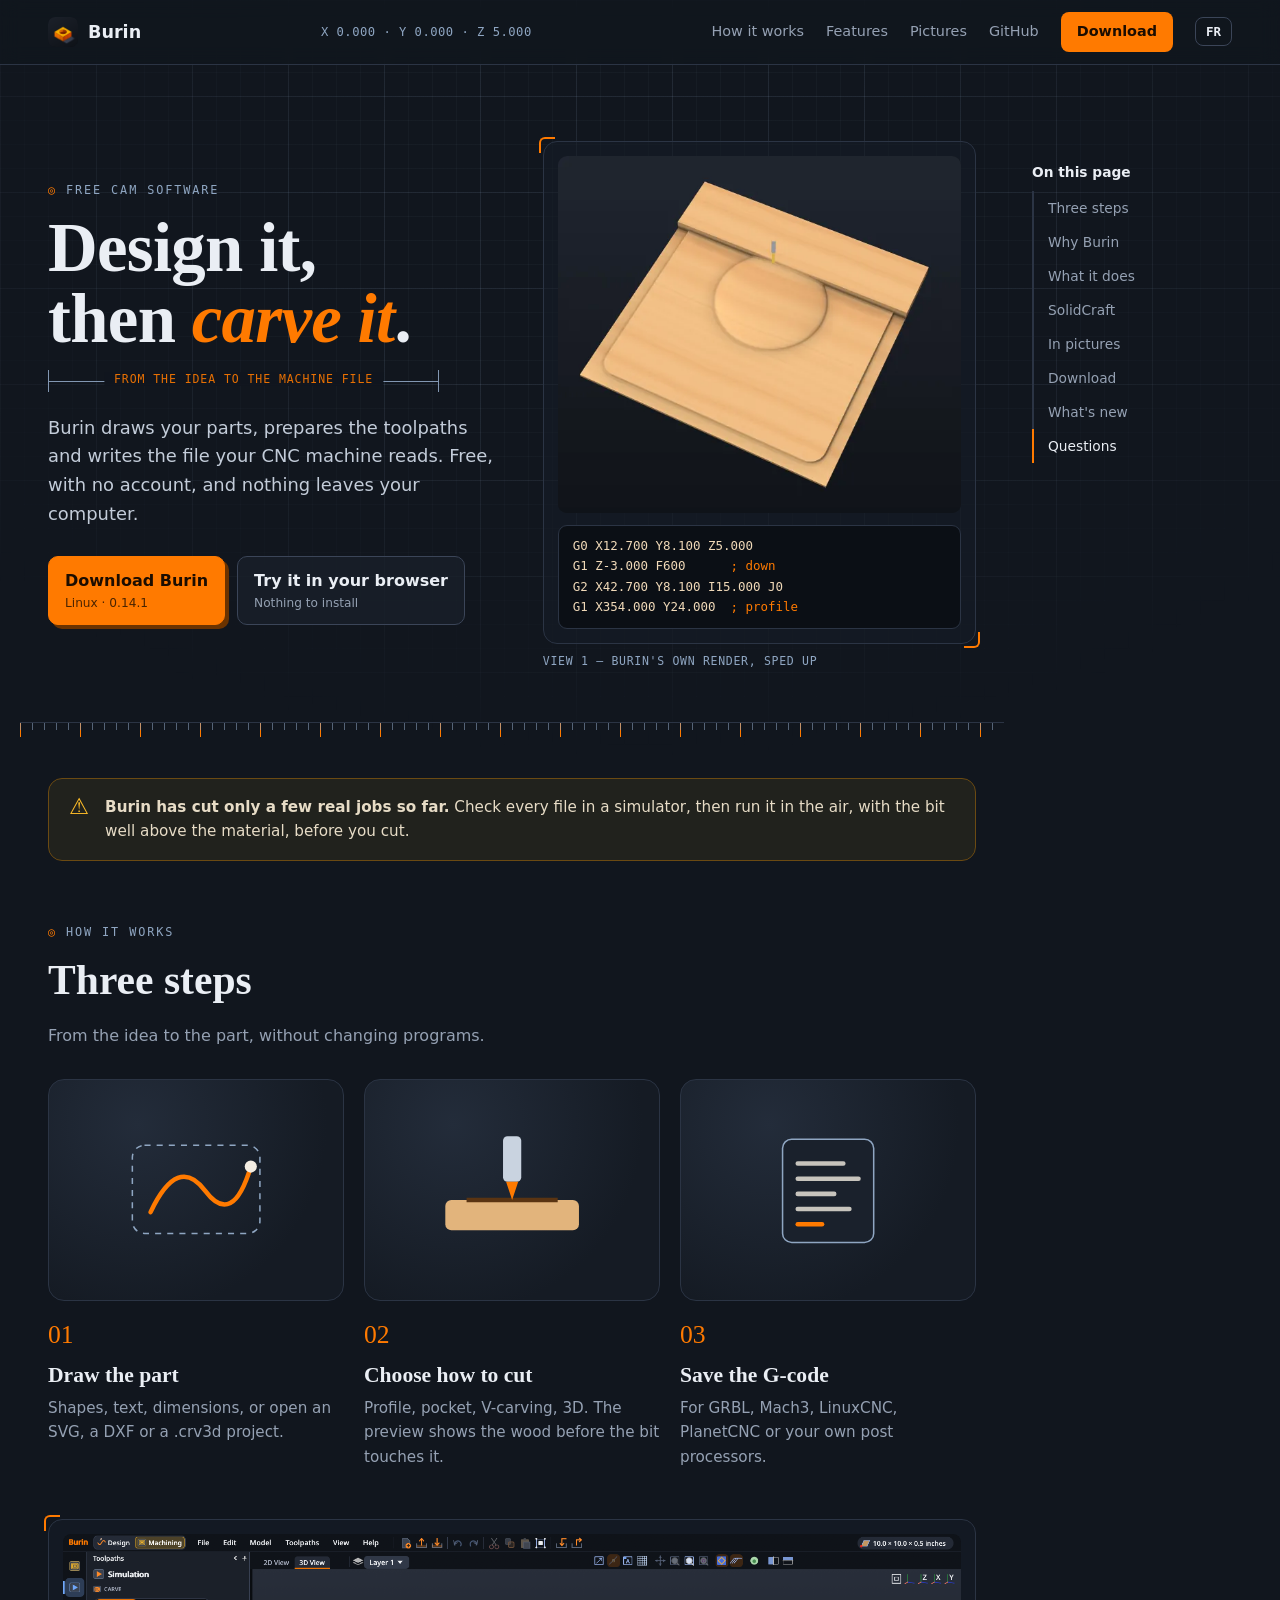
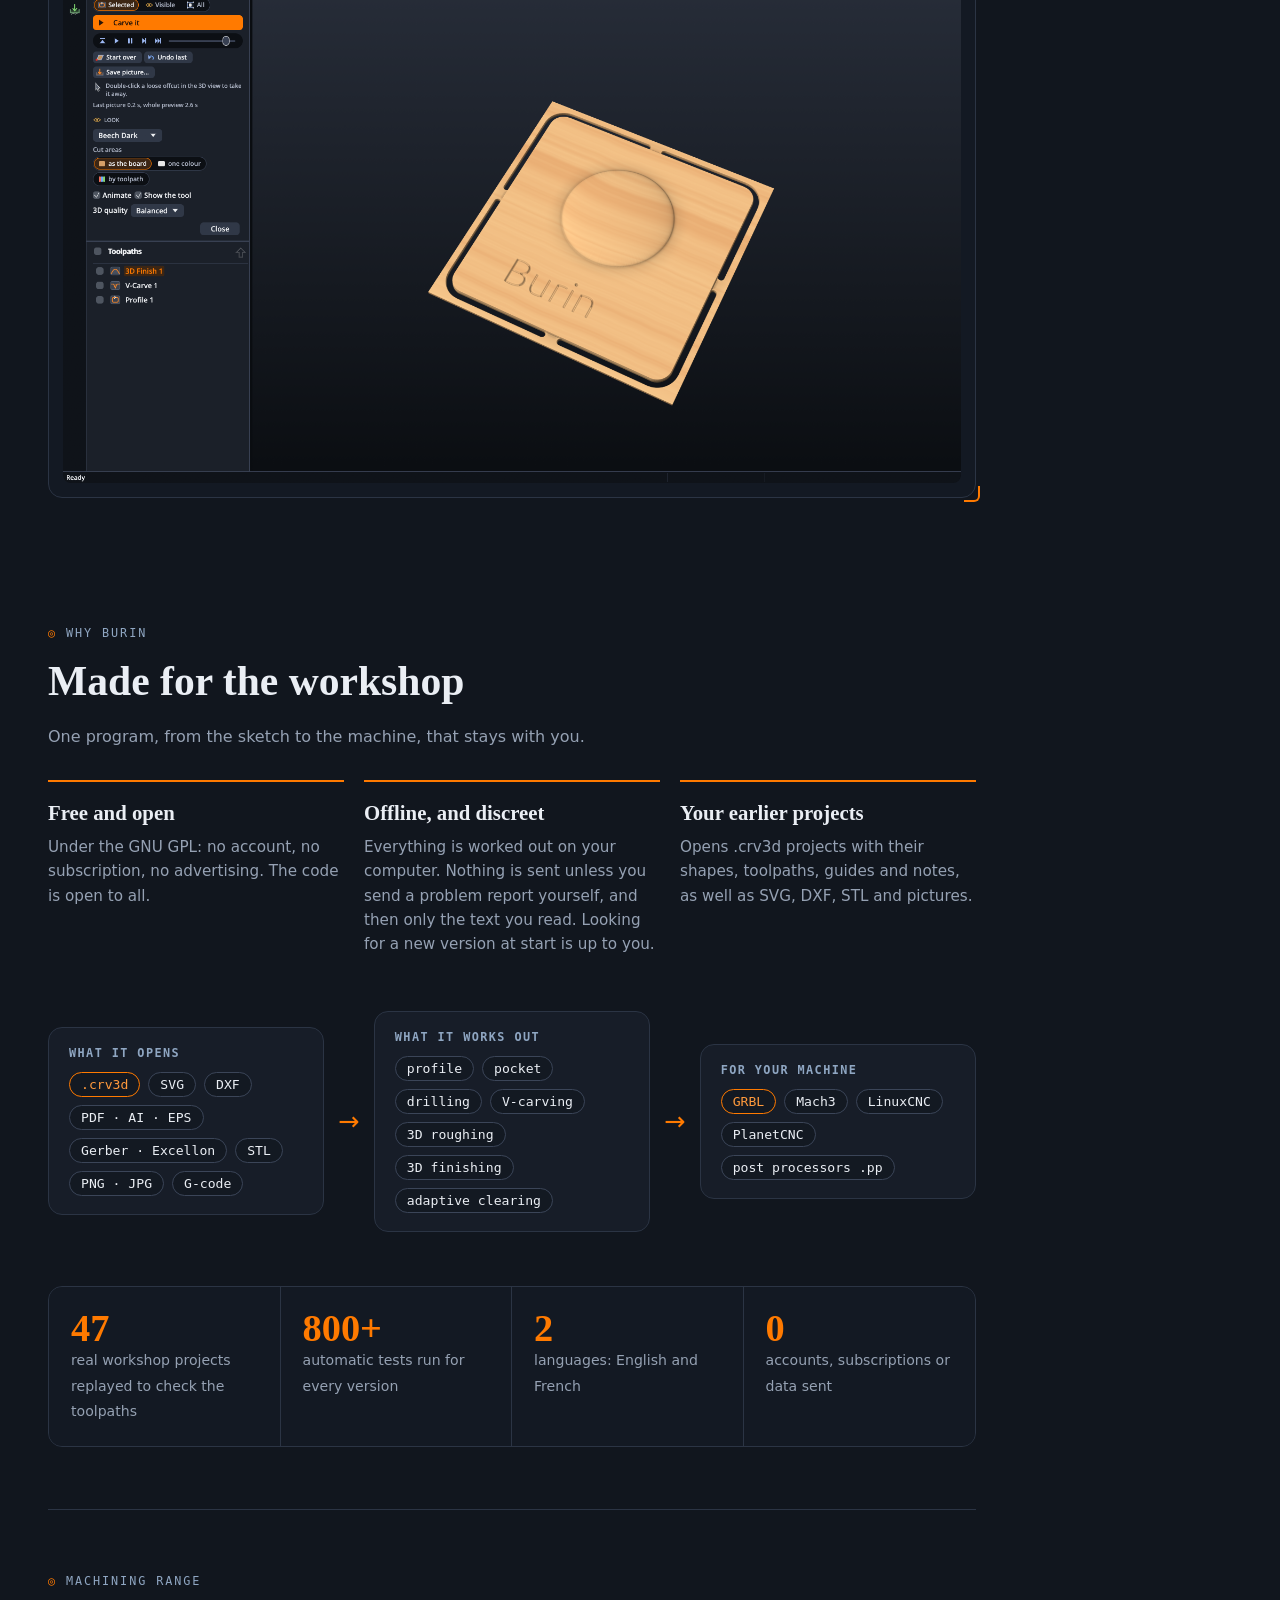
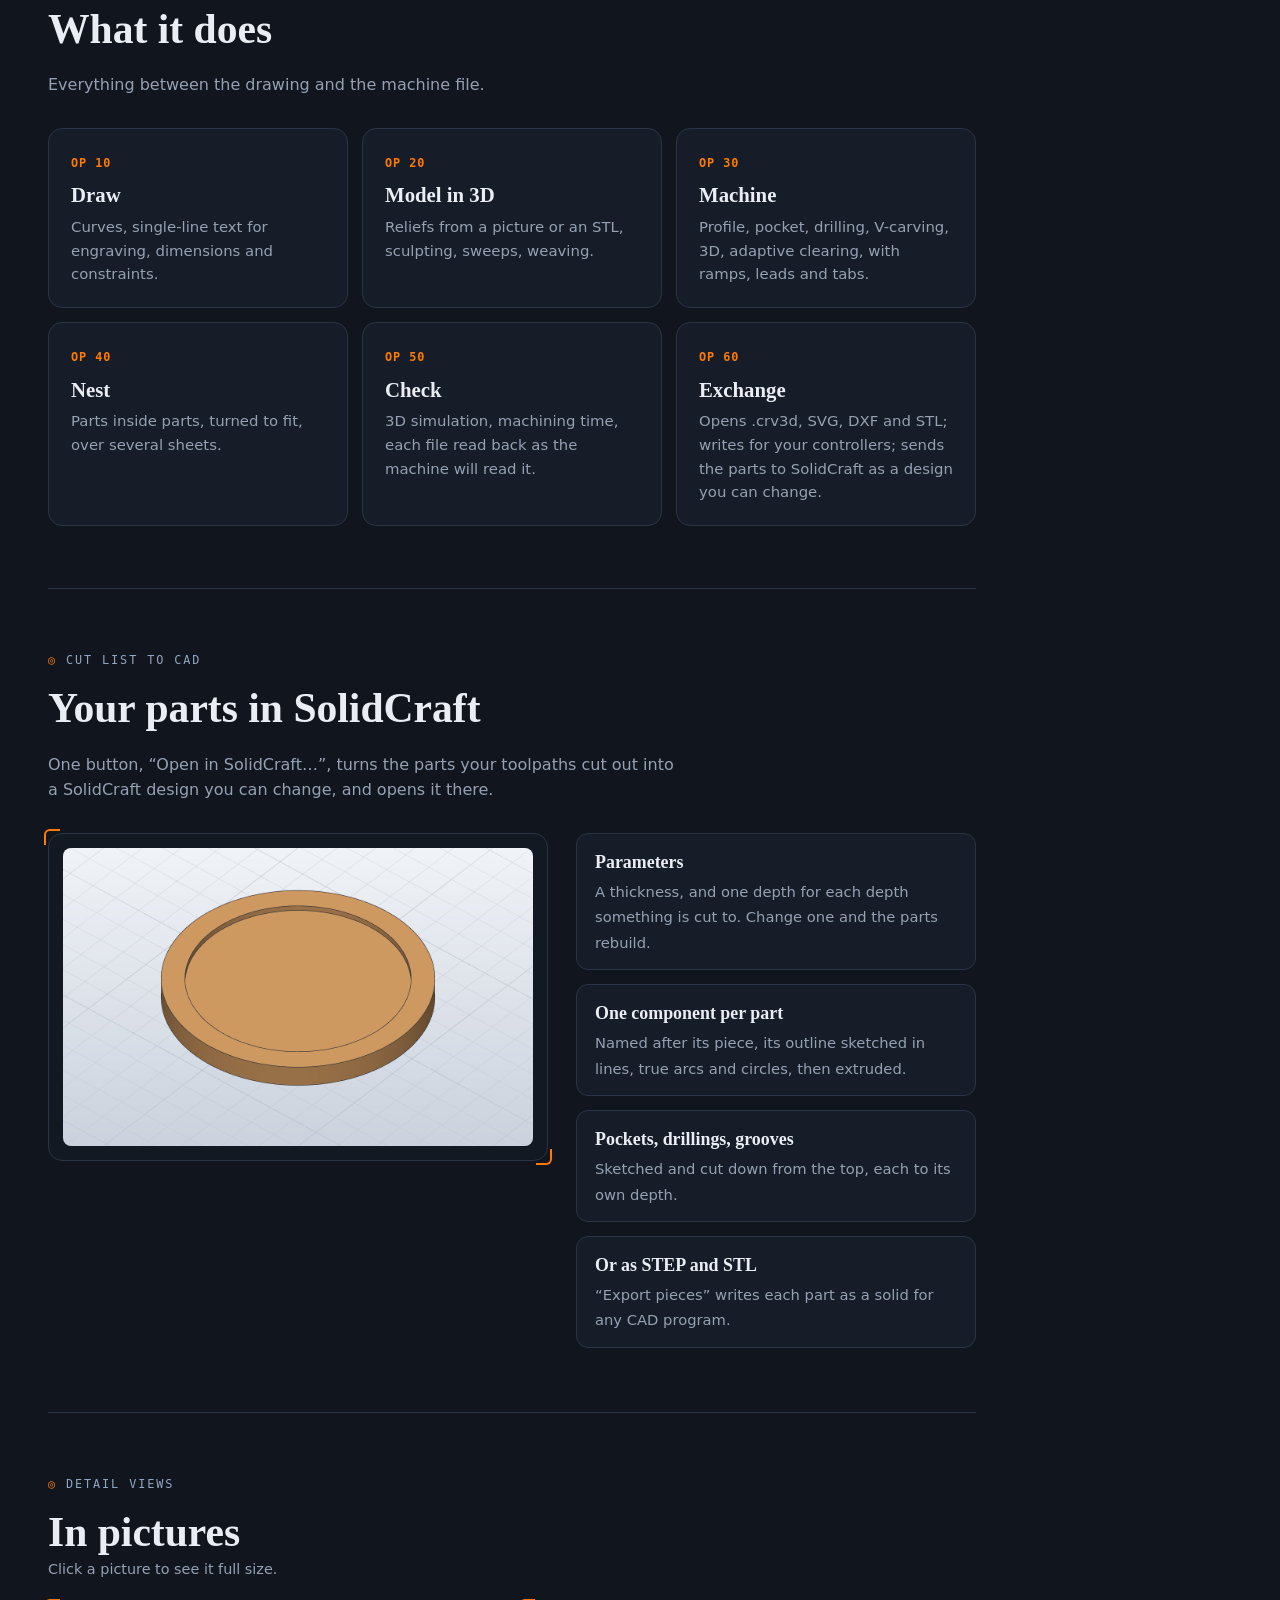
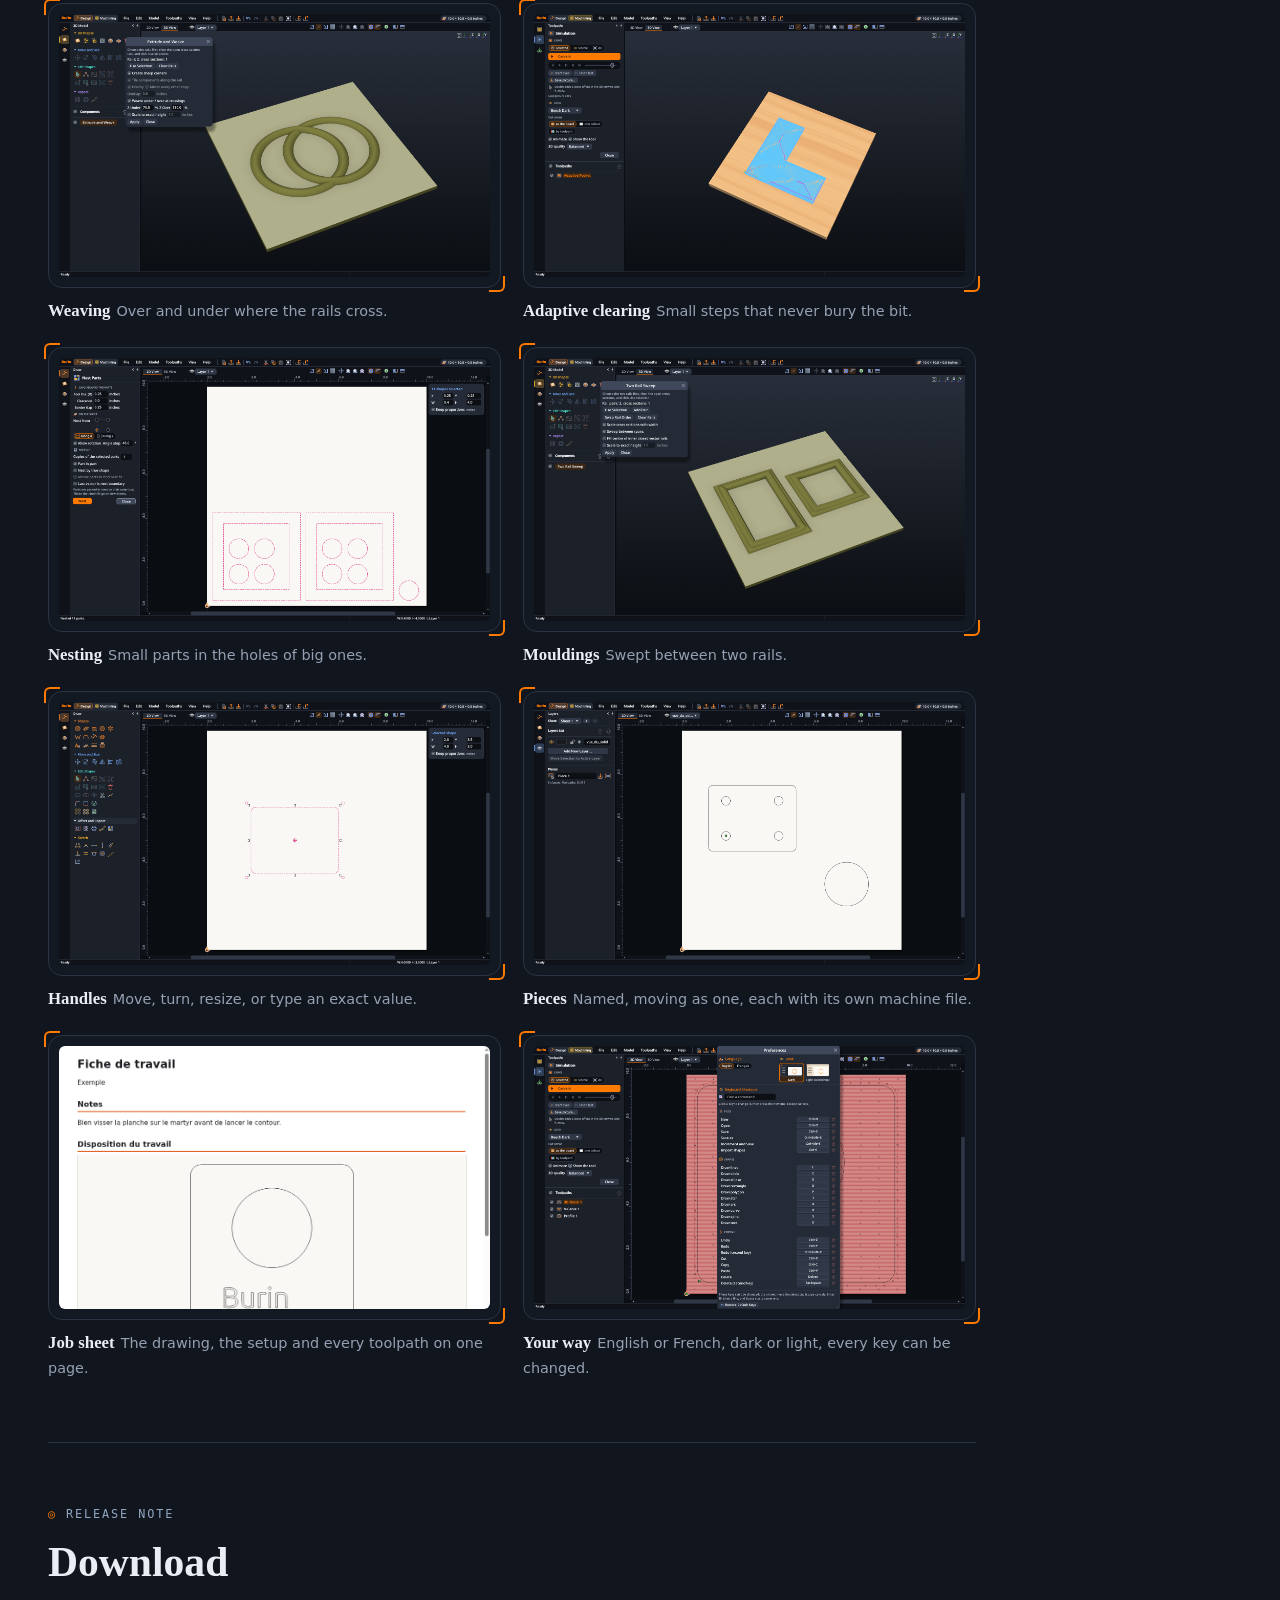
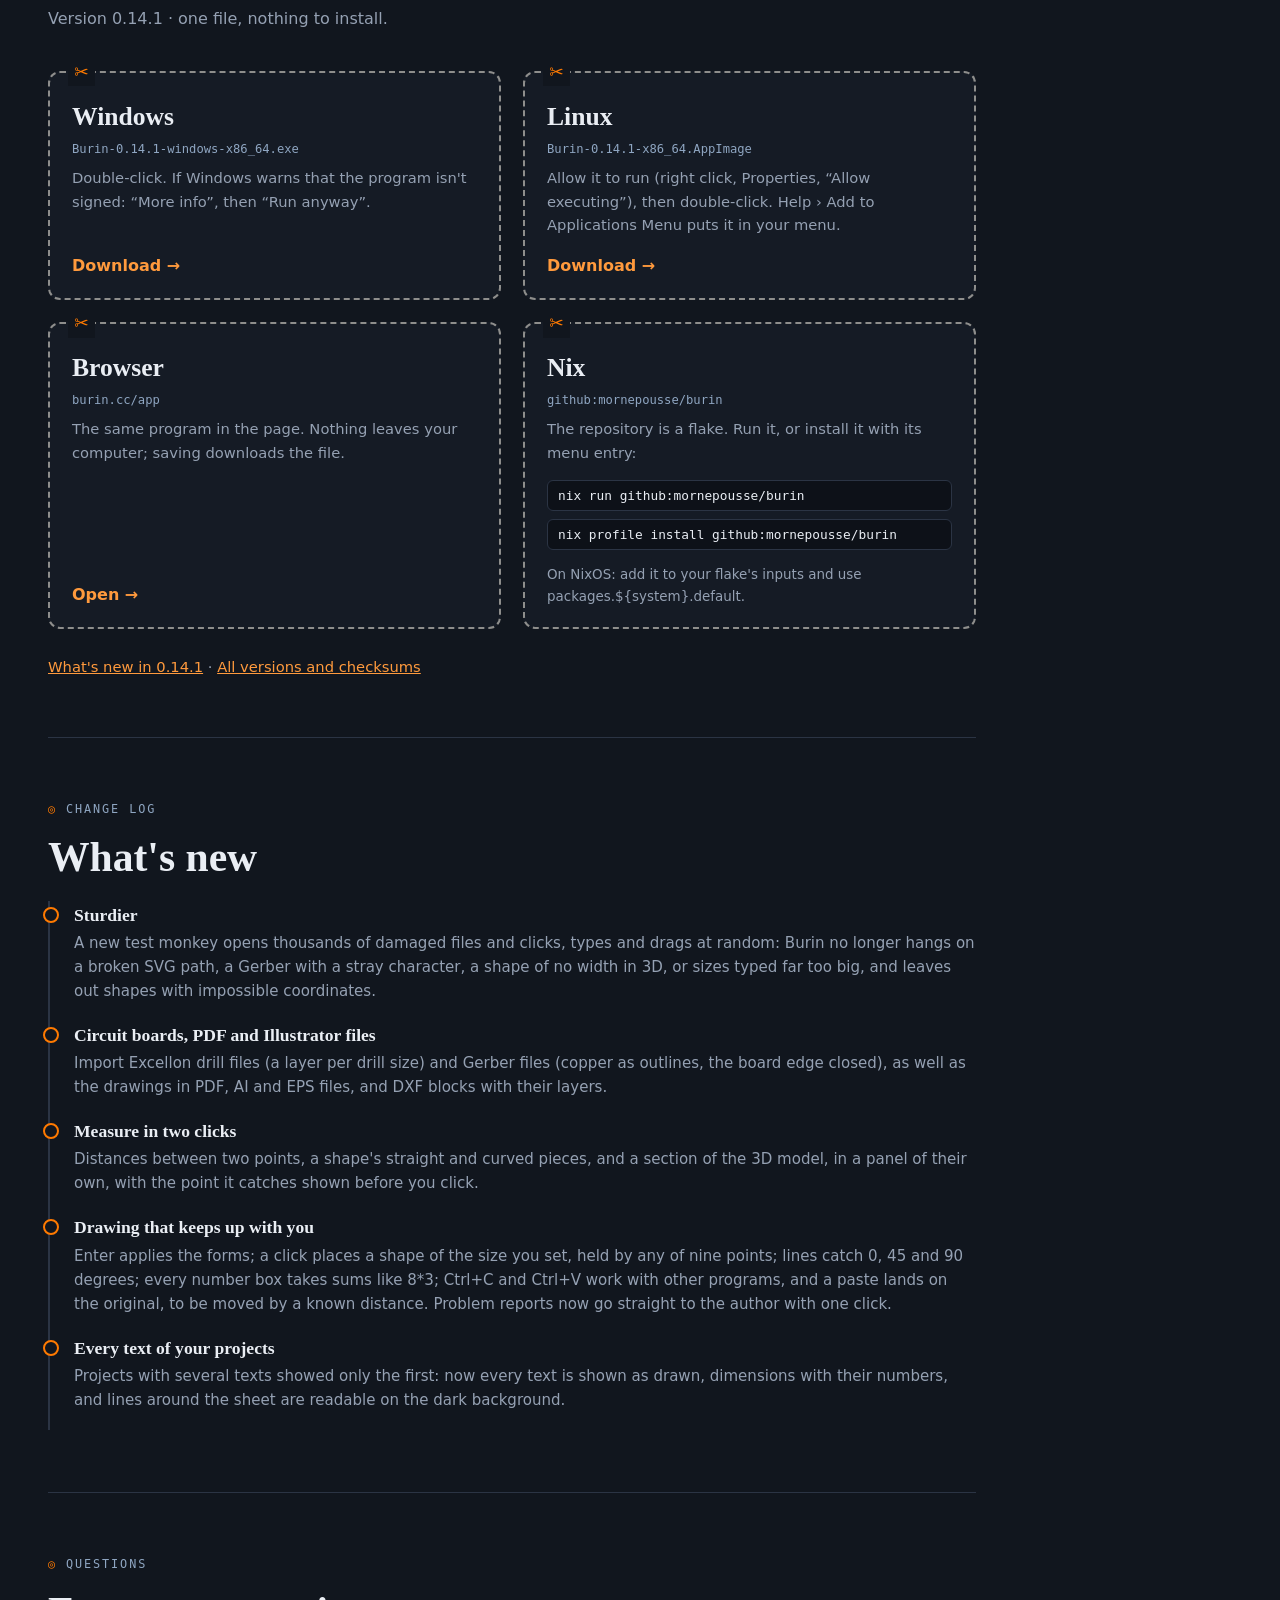
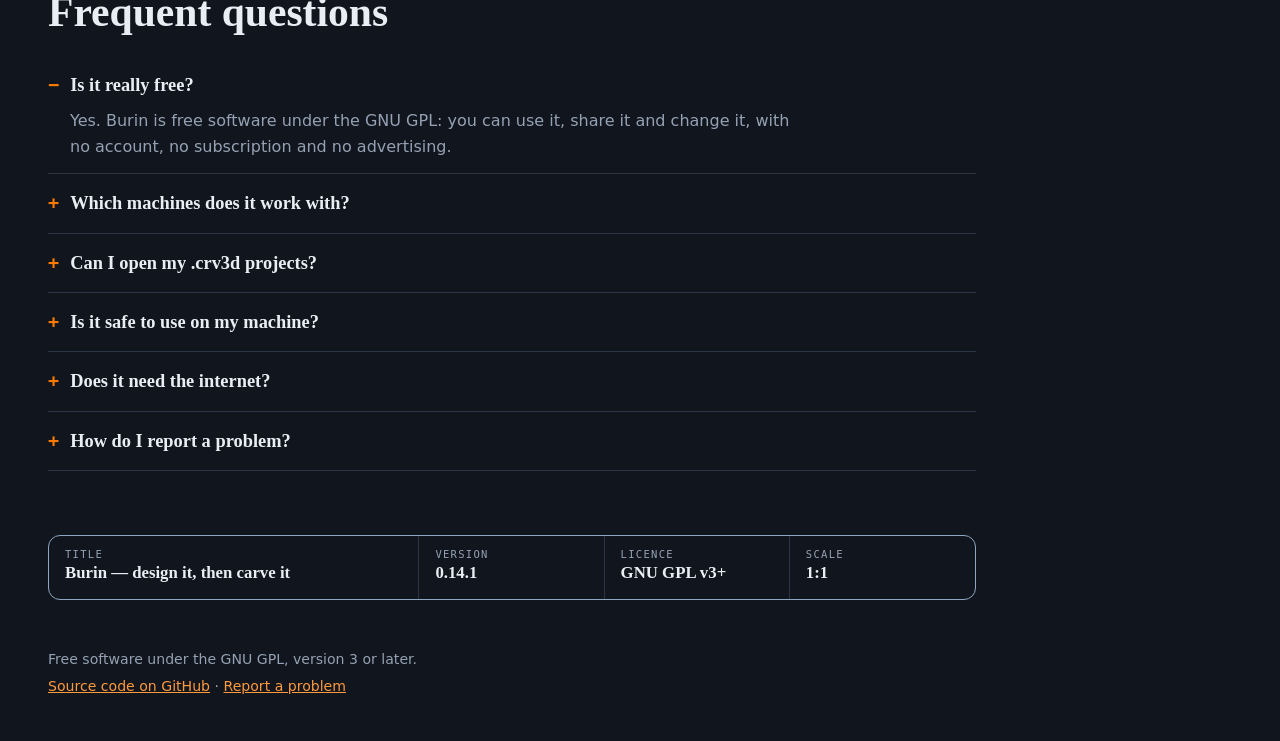
==== commit 11fca603: "Burin 0.14.1 Co-Authored-By: Claude Opus 5.5 <noreply@anthropic.com>" ====
--- a/index.html
+++ b/index.html
@@ -39,7 +39,7 @@
       <div class="dim"><span data-en="FROM THE IDEA TO THE MACHINE FILE" data-fr="DE L&#x27;IDÉE AU FICHIER MACHINE">FROM THE IDEA TO THE MACHINE FILE</span></div>
       <p class="lead" data-en="Burin draws your parts, prepares the toolpaths and writes the file your CNC machine reads. Free, with no account, and nothing leaves your computer." data-fr="Burin dessine vos pièces, prépare les parcours d&#x27;outil et écrit le fichier que lit votre machine CNC. Gratuit, sans compte, et rien ne part de votre ordinateur.">Burin draws your parts, prepares the toolpaths and writes the file your CNC machine reads. Free, with no account, and nothing leaves your computer.</p>
       <div class="actions">
-        <a id="main-download" class="btn primary" href="https://github.com/mornepousse/burin/releases/latest"><span data-en="Download Burin" data-fr="Télécharger Burin">Download Burin</span> <small id="main-detail">0.14.0</small></a>
+        <a id="main-download" class="btn primary" href="https://github.com/mornepousse/burin/releases/latest"><span data-en="Download Burin" data-fr="Télécharger Burin">Download Burin</span> <small id="main-detail">0.14.1</small></a>
         <a class="btn" href="app/"><span data-en="Try it in your browser" data-fr="Essayer dans le navigateur">Try it in your browser</span> <small data-en="Nothing to install" data-fr="Rien à installer">Nothing to install</small></a>
       </div>
     </div>
@@ -141,25 +141,25 @@
   <section id="download">
     <div class="label" data-en="Release note" data-fr="Bon de sortie">Release note</div>
     <h2 data-en="Download" data-fr="Télécharger">Download</h2>
-    <p class="intro" data-en="Version 0.14.0 · one file, nothing to install." data-fr="Version 0.14.0 · un seul fichier, rien à installer.">Version 0.14.0 · one file, nothing to install.</p>
+    <p class="intro" data-en="Version 0.14.1 · one file, nothing to install." data-fr="Version 0.14.1 · un seul fichier, rien à installer.">Version 0.14.1 · one file, nothing to install.</p>
     <div class="tickets">
-      <a class="ticket" id="win" href="https://github.com/mornepousse/burin/releases/download/v0.14.0/Burin-0.14.0-windows-x86_64.exe"><h3>Windows</h3><span class="file">Burin-0.14.0-windows-x86_64.exe</span><p data-en="Double-click. If Windows warns that the program isn&#x27;t signed: “More info”, then “Run anyway”." data-fr="Double-cliquez. Si Windows prévient que le programme n&#x27;est pas signé : « Informations complémentaires », puis « Exécuter quand même ».">Double-click. If Windows warns that the program isn't signed: “More info”, then “Run anyway”.</p><span class="go" data-en="Download →" data-fr="Télécharger →">Download →</span></a>
-      <a class="ticket" id="linux" href="https://github.com/mornepousse/burin/releases/download/v0.14.0/Burin-0.14.0-x86_64.AppImage"><h3>Linux</h3><span class="file">Burin-0.14.0-x86_64.AppImage</span><p data-en="Allow it to run (right click, Properties, “Allow executing”), then double-click. Help › Add to Applications Menu puts it in your menu." data-fr="Autorisez son exécution (clic droit, Propriétés, « Autoriser l&#x27;exécution »), puis double-cliquez. Aide › Ajouter au menu des applications le met dans votre menu.">Allow it to run (right click, Properties, “Allow executing”), then double-click. Help › Add to Applications Menu puts it in your menu.</p><span class="go" data-en="Download →" data-fr="Télécharger →">Download →</span></a>
+      <a class="ticket" id="win" href="https://github.com/mornepousse/burin/releases/download/v0.14.1/Burin-0.14.1-windows-x86_64.exe"><h3>Windows</h3><span class="file">Burin-0.14.1-windows-x86_64.exe</span><p data-en="Double-click. If Windows warns that the program isn&#x27;t signed: “More info”, then “Run anyway”." data-fr="Double-cliquez. Si Windows prévient que le programme n&#x27;est pas signé : « Informations complémentaires », puis « Exécuter quand même ».">Double-click. If Windows warns that the program isn't signed: “More info”, then “Run anyway”.</p><span class="go" data-en="Download →" data-fr="Télécharger →">Download →</span></a>
+      <a class="ticket" id="linux" href="https://github.com/mornepousse/burin/releases/download/v0.14.1/Burin-0.14.1-x86_64.AppImage"><h3>Linux</h3><span class="file">Burin-0.14.1-x86_64.AppImage</span><p data-en="Allow it to run (right click, Properties, “Allow executing”), then double-click. Help › Add to Applications Menu puts it in your menu." data-fr="Autorisez son exécution (clic droit, Propriétés, « Autoriser l&#x27;exécution »), puis double-cliquez. Aide › Ajouter au menu des applications le met dans votre menu.">Allow it to run (right click, Properties, “Allow executing”), then double-click. Help › Add to Applications Menu puts it in your menu.</p><span class="go" data-en="Download →" data-fr="Télécharger →">Download →</span></a>
       <a class="ticket" href="app/"><h3 data-en="Browser" data-fr="Navigateur">Browser</h3><span class="file">burin.cc/app</span><p data-en="The same program in the page. Nothing leaves your computer; saving downloads the file." data-fr="Le même programme dans la page. Rien ne quitte votre ordinateur ; enregistrer télécharge le fichier.">The same program in the page. Nothing leaves your computer; saving downloads the file.</p><span class="go" data-en="Open →" data-fr="Ouvrir →">Open →</span></a>
       <div class="ticket nix"><h3>Nix</h3><span class="file">github:mornepousse/burin</span><p data-en="The repository is a flake. Run it, or install it with its menu entry:" data-fr="Le dépôt est un flake. Lancez-le, ou installez-le avec son entrée de menu :">The repository is a flake. Run it, or install it with its menu entry:</p><code>nix run github:mornepousse/burin</code><code>nix profile install github:mornepousse/burin</code><p class="small" data-en="On NixOS: add it to your flake&#x27;s inputs and use packages.${system}.default." data-fr="Sur NixOS : ajoutez-le aux inputs de votre flake et utilisez packages.${system}.default.">On NixOS: add it to your flake's inputs and use packages.${system}.default.</p></div>
     </div>
-    <p class="links"><a href="https://github.com/mornepousse/burin/releases/tag/v0.14.0" data-en="What&#x27;s new in 0.14.0" data-fr="Les nouveautés de la 0.14.0">What's new in 0.14.0</a> · <a href="https://github.com/mornepousse/burin/releases" data-en="All versions and checksums" data-fr="Toutes les versions et les sommes de contrôle">All versions and checksums</a></p>
+    <p class="links"><a href="https://github.com/mornepousse/burin/releases/tag/v0.14.1" data-en="What&#x27;s new in 0.14.1" data-fr="Les nouveautés de la 0.14.1">What's new in 0.14.1</a> · <a href="https://github.com/mornepousse/burin/releases" data-en="All versions and checksums" data-fr="Toutes les versions et les sommes de contrôle">All versions and checksums</a></p>
   </section>
 
   <section id="news">
     <div class="label" data-en="Change log" data-fr="Journal des versions">Change log</div>
     <h2 data-en="What&#x27;s new" data-fr="Nouveautés">What's new</h2>
     <ul class="news">
+      <li><b data-en="Sturdier" data-fr="Plus solide">Sturdier</b><p data-en="A new test monkey opens thousands of damaged files and clicks, types and drags at random: Burin no longer hangs on a broken SVG path, a Gerber with a stray character, a shape of no width in 3D, or sizes typed far too big, and leaves out shapes with impossible coordinates." data-fr="Un nouveau « singe » de test ouvre des milliers de fichiers abîmés et clique, tape et glisse au hasard : Burin ne se bloque plus sur un tracé SVG cassé, un Gerber avec un caractère égaré, une forme sans largeur en 3D ou des dimensions tapées bien trop grandes, et laisse de côté les formes aux coordonnées impossibles.">A new test monkey opens thousands of damaged files and clicks, types and drags at random: Burin no longer hangs on a broken SVG path, a Gerber with a stray character, a shape of no width in 3D, or sizes typed far too big, and leaves out shapes with impossible coordinates.</p></li>
       <li><b data-en="Circuit boards, PDF and Illustrator files" data-fr="Circuits imprimés, PDF et Illustrator">Circuit boards, PDF and Illustrator files</b><p data-en="Import Excellon drill files (a layer per drill size) and Gerber files (copper as outlines, the board edge closed), as well as the drawings in PDF, AI and EPS files, and DXF blocks with their layers." data-fr="Importez les perçages Excellon (un calque par taille de foret) et les Gerber (le cuivre en contours, le bord de la carte fermé), ainsi que les dessins des fichiers PDF, AI et EPS, et les blocs DXF avec leurs calques.">Import Excellon drill files (a layer per drill size) and Gerber files (copper as outlines, the board edge closed), as well as the drawings in PDF, AI and EPS files, and DXF blocks with their layers.</p></li>
       <li><b data-en="Measure in two clicks" data-fr="Mesurer en deux clics">Measure in two clicks</b><p data-en="Distances between two points, a shape&#x27;s straight and curved pieces, and a section of the 3D model, in a panel of their own, with the point it catches shown before you click." data-fr="Distances entre deux points, morceaux droits et courbes d&#x27;une forme, et coupe du modèle 3D, dans un panneau à part, avec le point accroché montré avant le clic.">Distances between two points, a shape's straight and curved pieces, and a section of the 3D model, in a panel of their own, with the point it catches shown before you click.</p></li>
       <li><b data-en="Drawing that keeps up with you" data-fr="Un dessin qui suit votre façon de faire">Drawing that keeps up with you</b><p data-en="Enter applies the forms; a click places a shape of the size you set, held by any of nine points; lines catch 0, 45 and 90 degrees; every number box takes sums like 8*3; Ctrl+C and Ctrl+V work with other programs, and a paste lands on the original, to be moved by a known distance. Problem reports now go straight to the author with one click." data-fr="Entrée valide les formulaires ; un clic pose une forme à la taille choisie, tenue par l&#x27;un de neuf points ; les lignes s&#x27;accrochent à 0, 45 et 90 degrés ; chaque case accepte des calculs comme 8*3 ; Ctrl+C et Ctrl+V marchent avec les autres logiciels, et un collage tombe sur l&#x27;original, pour le déplacer d&#x27;une distance connue. Les rapports de problème partent maintenant en un clic vers l&#x27;auteur.">Enter applies the forms; a click places a shape of the size you set, held by any of nine points; lines catch 0, 45 and 90 degrees; every number box takes sums like 8*3; Ctrl+C and Ctrl+V work with other programs, and a paste lands on the original, to be moved by a known distance. Problem reports now go straight to the author with one click.</p></li>
       <li><b data-en="Every text of your projects" data-fr="Tous les textes de vos projets">Every text of your projects</b><p data-en="Projects with several texts showed only the first: now every text is shown as drawn, dimensions with their numbers, and lines around the sheet are readable on the dark background." data-fr="Les projets à plusieurs textes n&#x27;en montraient que le premier : tous s&#x27;affichent maintenant tels qu&#x27;ils ont été dessinés, les cotes avec leurs nombres, et les traits autour de la plaque se lisent sur le fond sombre.">Projects with several texts showed only the first: now every text is shown as drawn, dimensions with their numbers, and lines around the sheet are readable on the dark background.</p></li>
-      <li><b data-en="Your parts in SolidCraft" data-fr="Vos pièces dans SolidCraft">Your parts in SolidCraft</b><p data-en="“Open in SolidCraft…” makes a design with thickness and depth parameters, a component per part and true arcs. Tried on 22 real jobs: every part closed, at the volume of the STEP export." data-fr="« Ouvrir dans SolidCraft… » fait un document avec des paramètres d&#x27;épaisseur et de profondeur, un composant par pièce et de vrais arcs. Essayé sur 22 vrais travaux : chaque pièce fermée, au volume de l&#x27;export STEP.">“Open in SolidCraft…” makes a design with thickness and depth parameters, a component per part and true arcs. Tried on 22 real jobs: every part closed, at the volume of the STEP export.</p></li>
     </ul>
   </section>
 
@@ -175,7 +175,7 @@
   </section>
   <div class="block">
     <div><small data-en="Title" data-fr="Titre">Title</small><b data-en="Burin — design it, then carve it" data-fr="Burin — dessinez, puis usinez">Burin — design it, then carve it</b></div>
-    <div><small data-en="Version" data-fr="Version">Version</small><b>0.14.0</b></div>
+    <div><small data-en="Version" data-fr="Version">Version</small><b>0.14.1</b></div>
     <div><small data-en="Licence" data-fr="Licence">Licence</small><b>GNU GPL v3+</b></div>
     <div><small data-en="Scale" data-fr="Échelle">Scale</small><b>1:1</b></div>
   </div>
@@ -211,7 +211,7 @@
   const pick = /Windows/.test(ua) ? "win" : /Linux/.test(ua) && !/Android/.test(ua) ? "linux" : null;
   if (pick) {
     main.href = document.getElementById(pick).href;
-    detail.textContent = (pick === "win" ? "Windows" : "Linux") + " · 0.14.0";
+    detail.textContent = (pick === "win" ? "Windows" : "Linux") + " · 0.14.1";
   }
   // English or French, as asked or as the browser prefers.
   const button = document.getElementById("lang");
@@ -227,7 +227,7 @@
       img.alt = lang === "fr" ? img.dataset.altFr : img.dataset.altEn;
     }
     button.textContent = lang === "fr" ? "EN" : "FR";
-    if (pick) detail.textContent = (pick === "win" ? "Windows" : "Linux") + " · 0.14.0";
+    if (pick) detail.textContent = (pick === "win" ? "Windows" : "Linux") + " · 0.14.1";
   }
   button.addEventListener("click", () => { show(lang === "fr" ? "en" : "fr"); localStorage.setItem("burin-lang", lang); });
   show(lang);
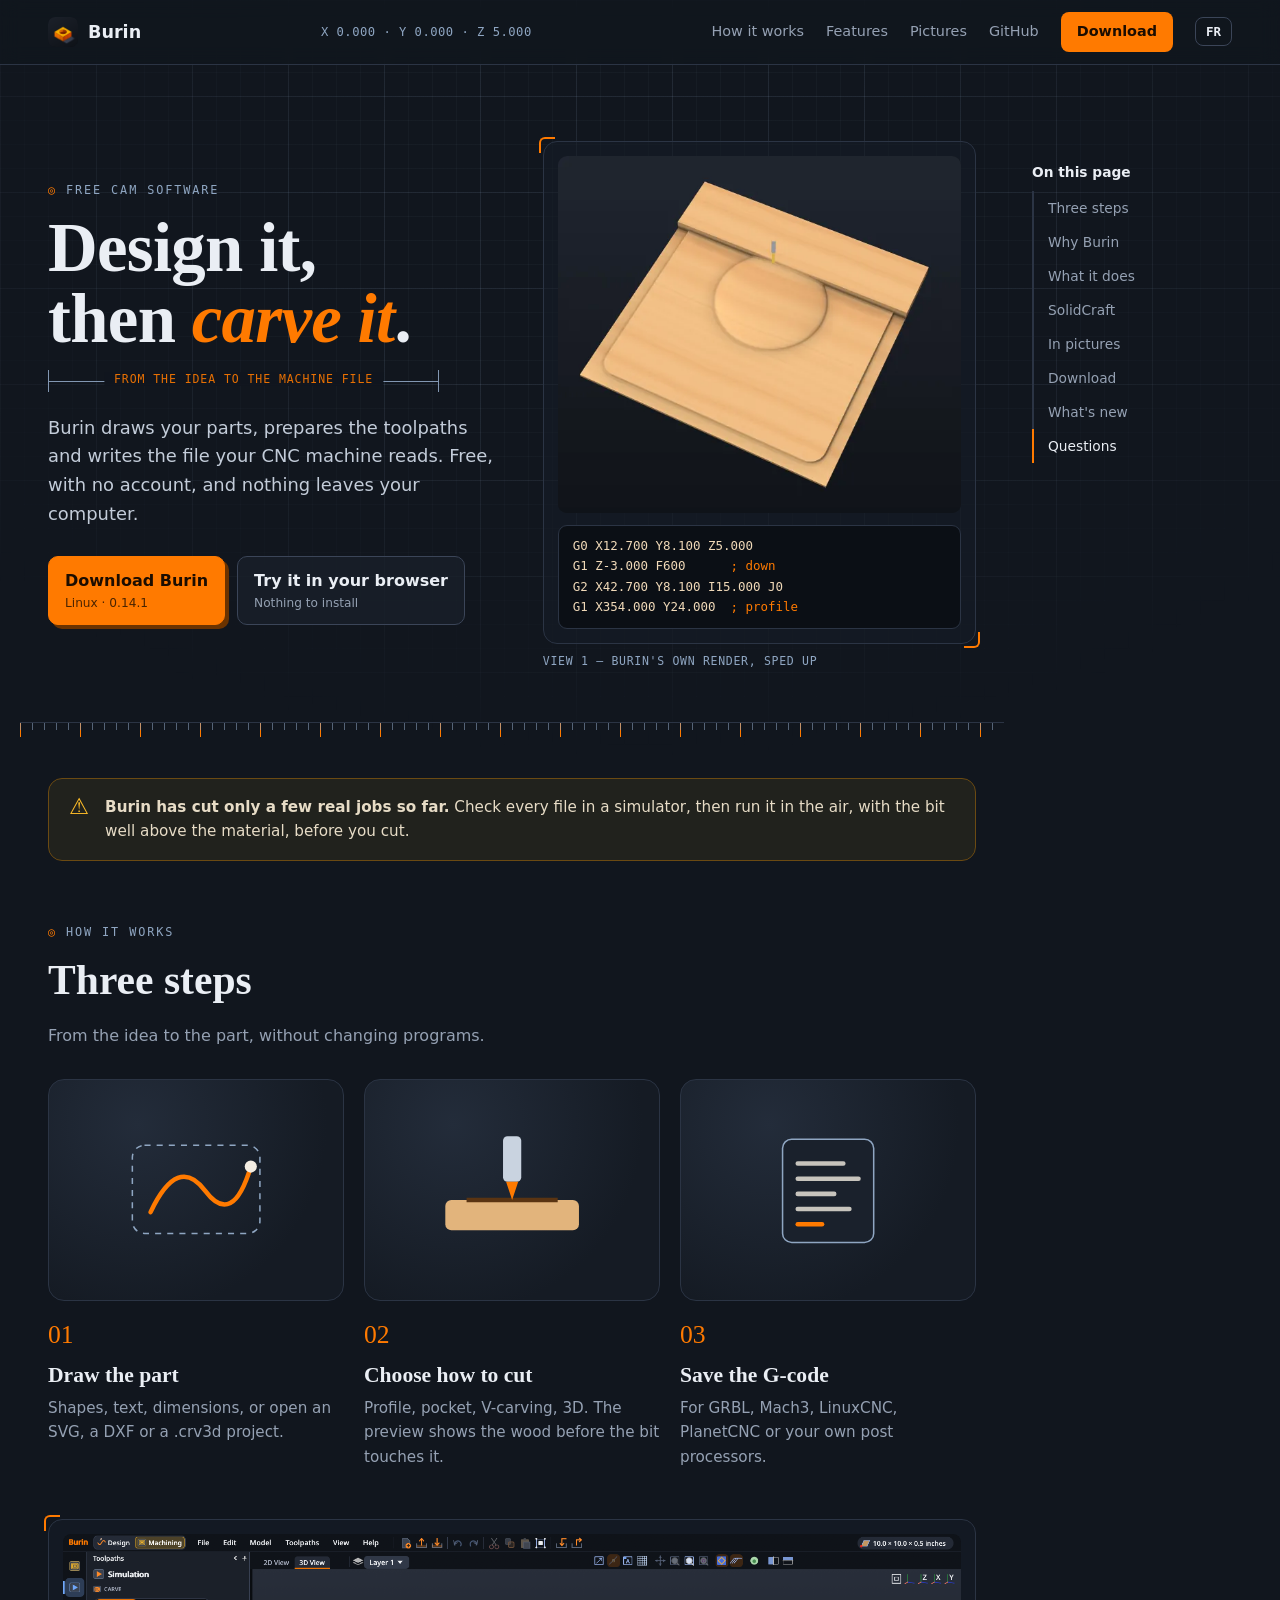
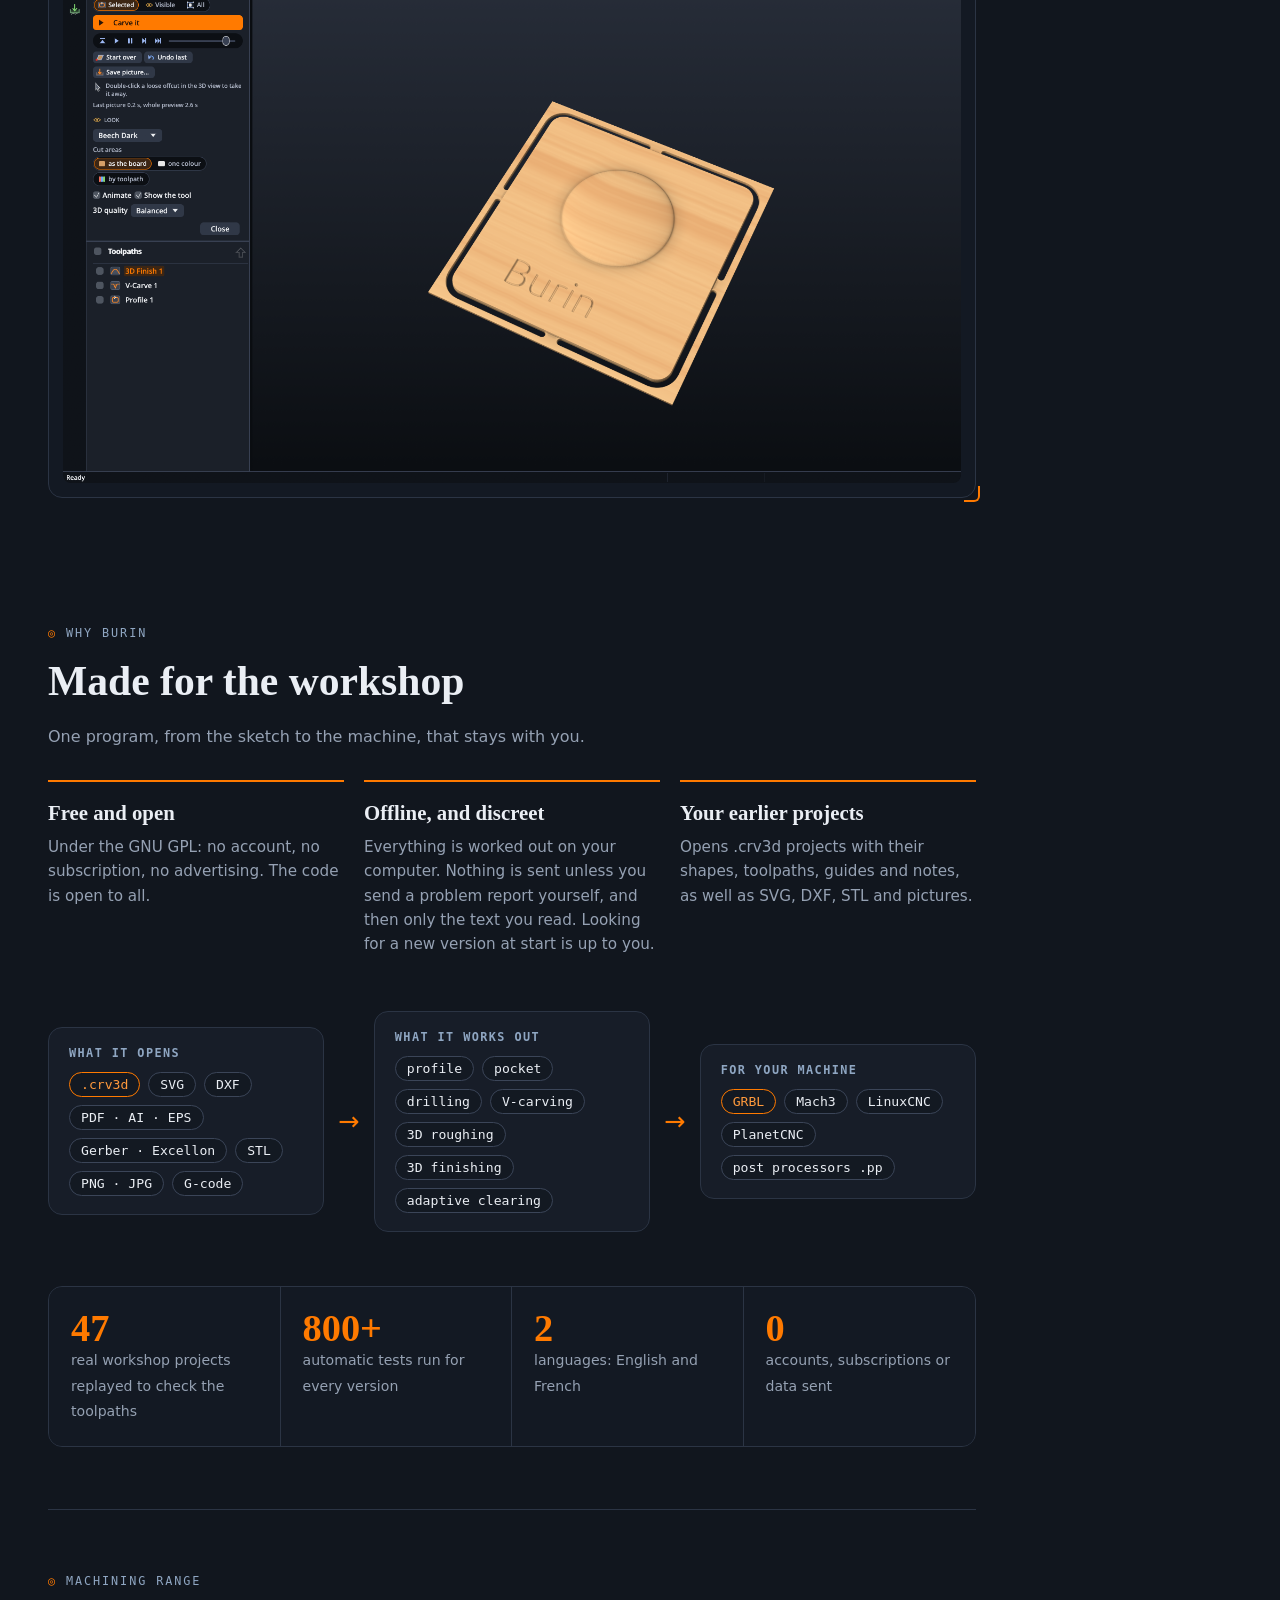
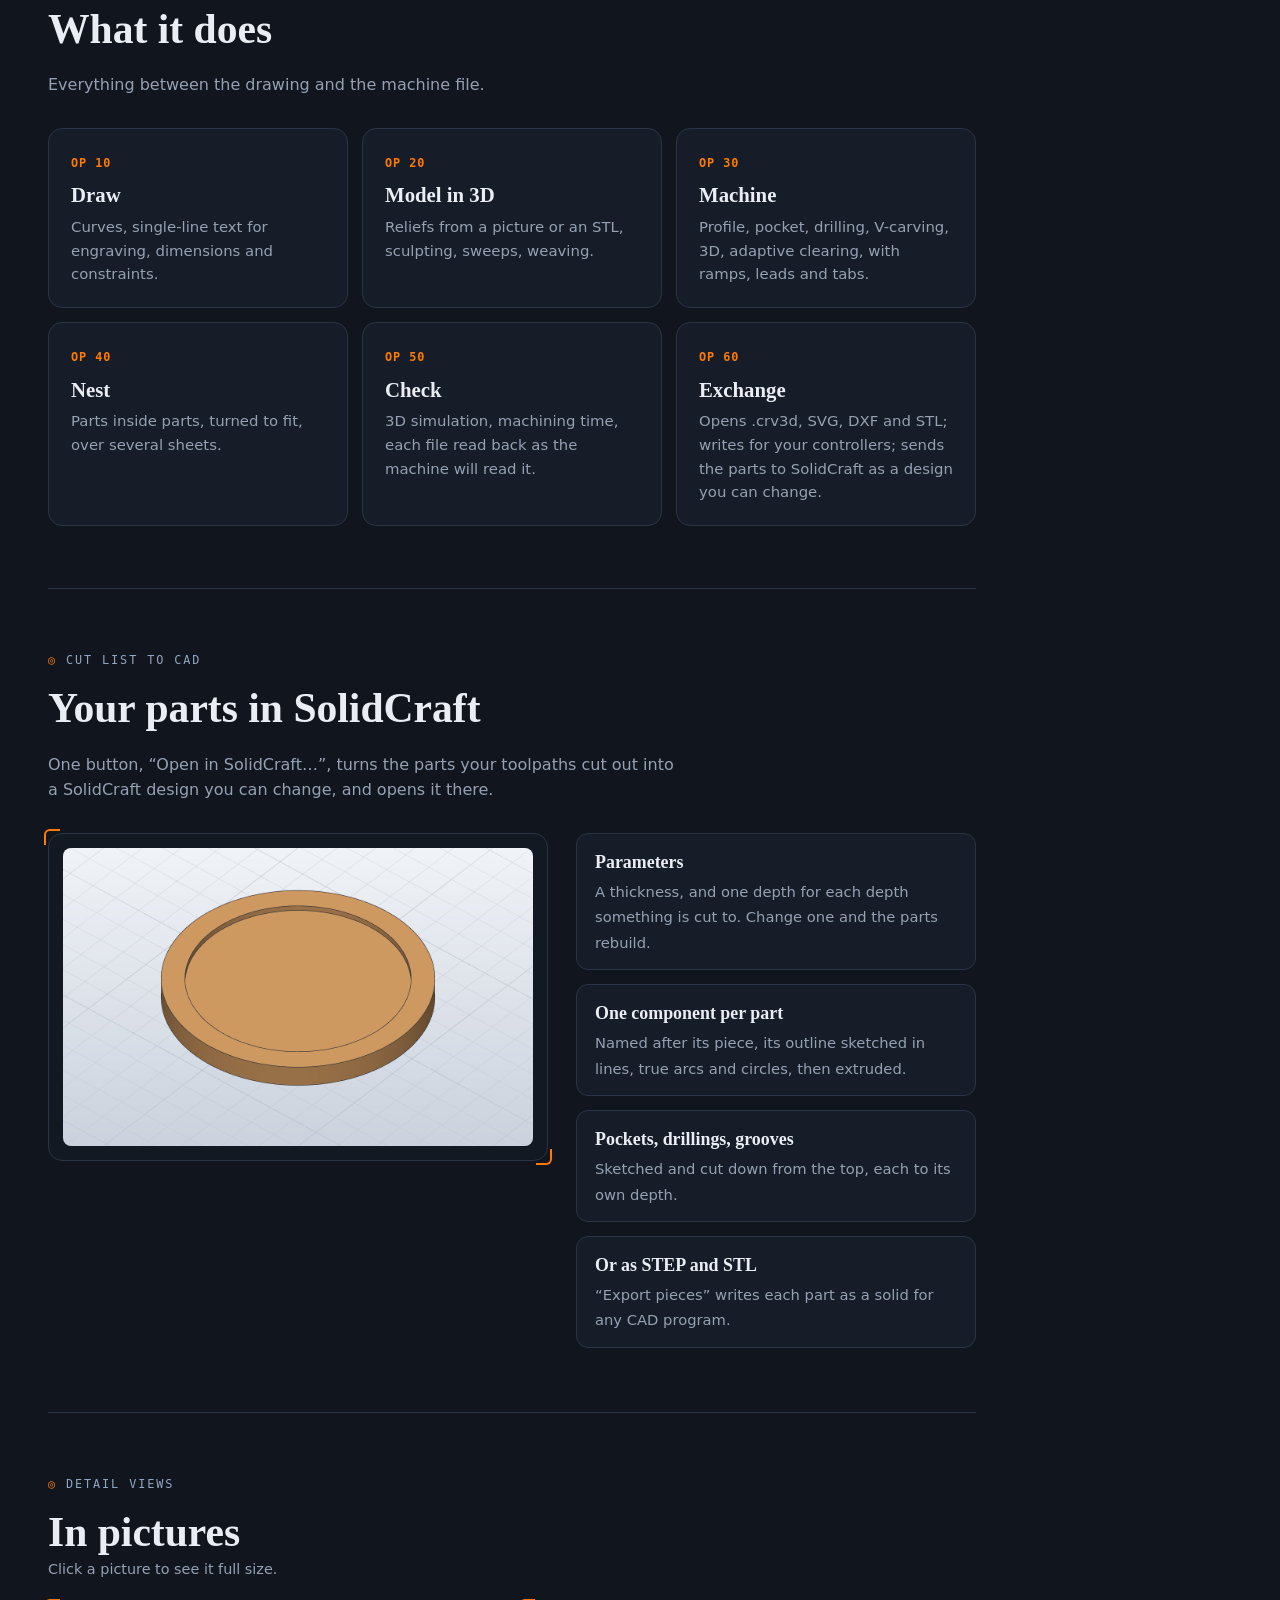
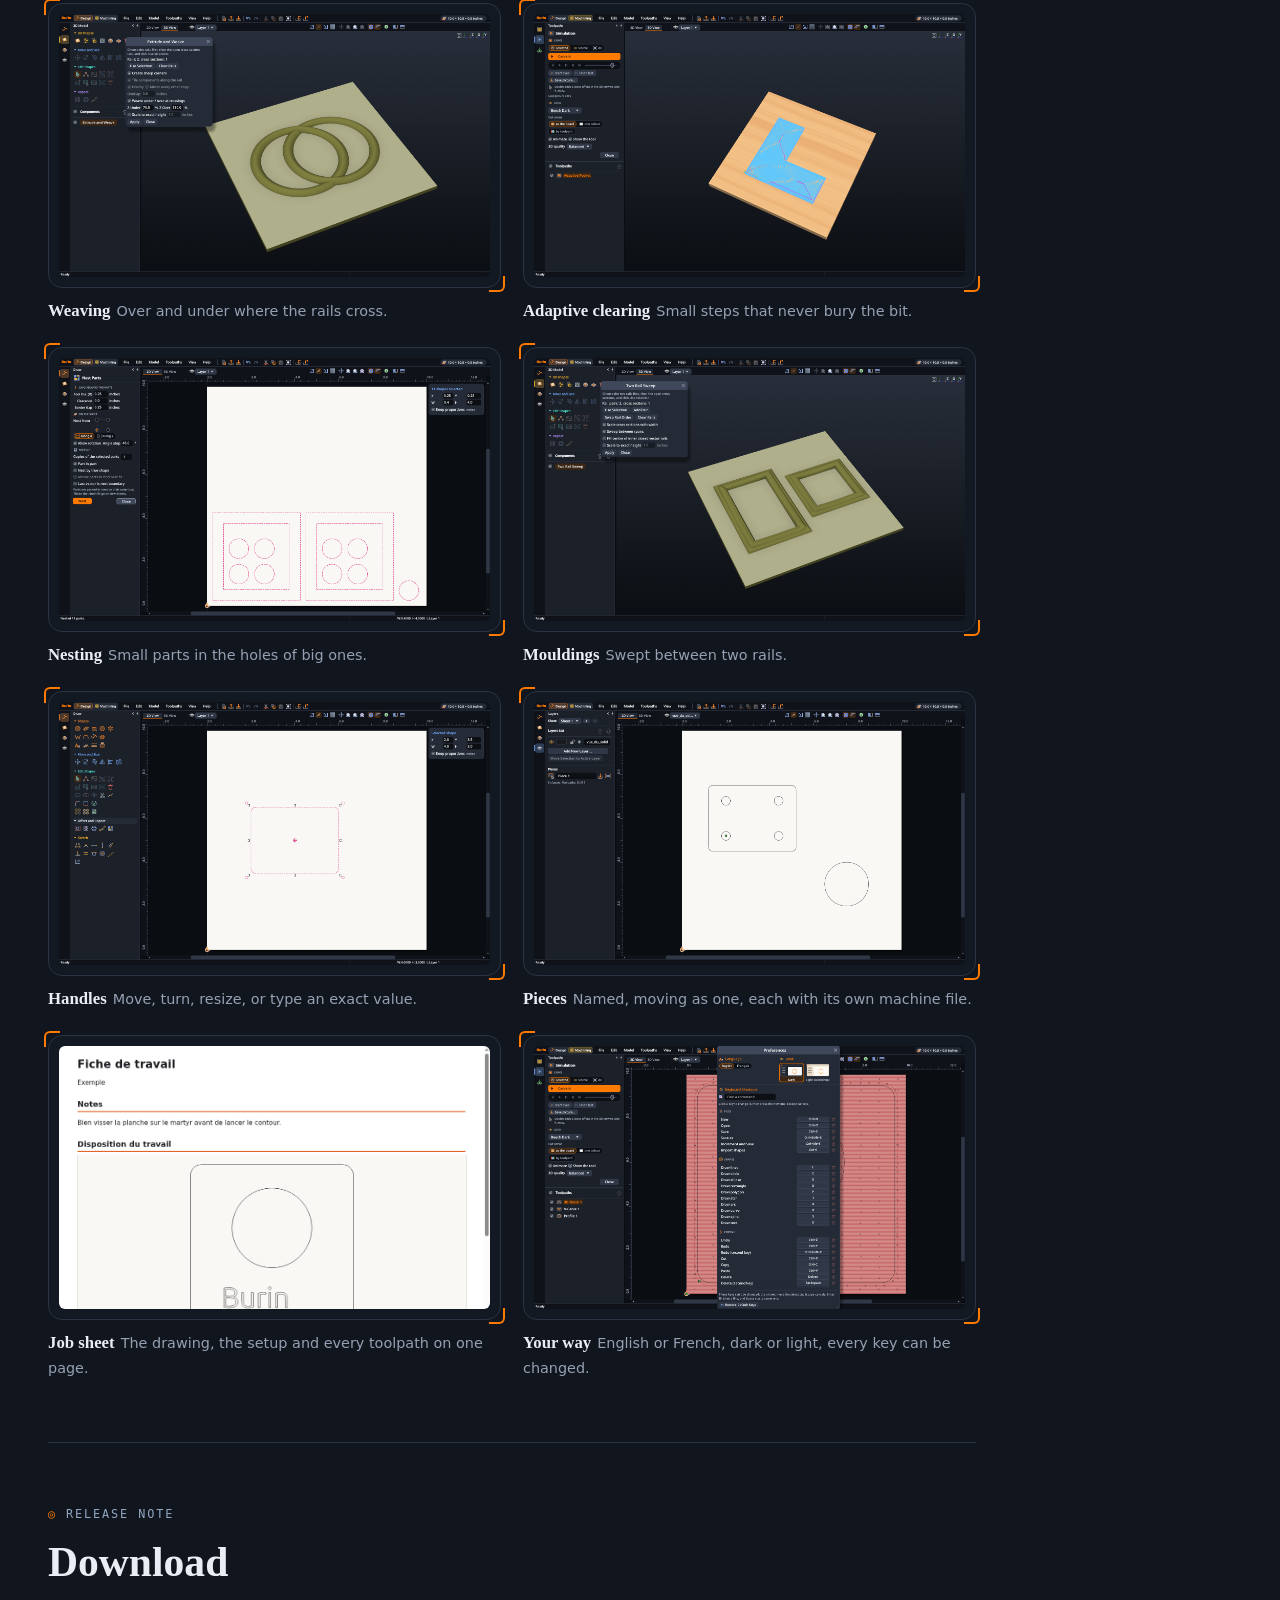
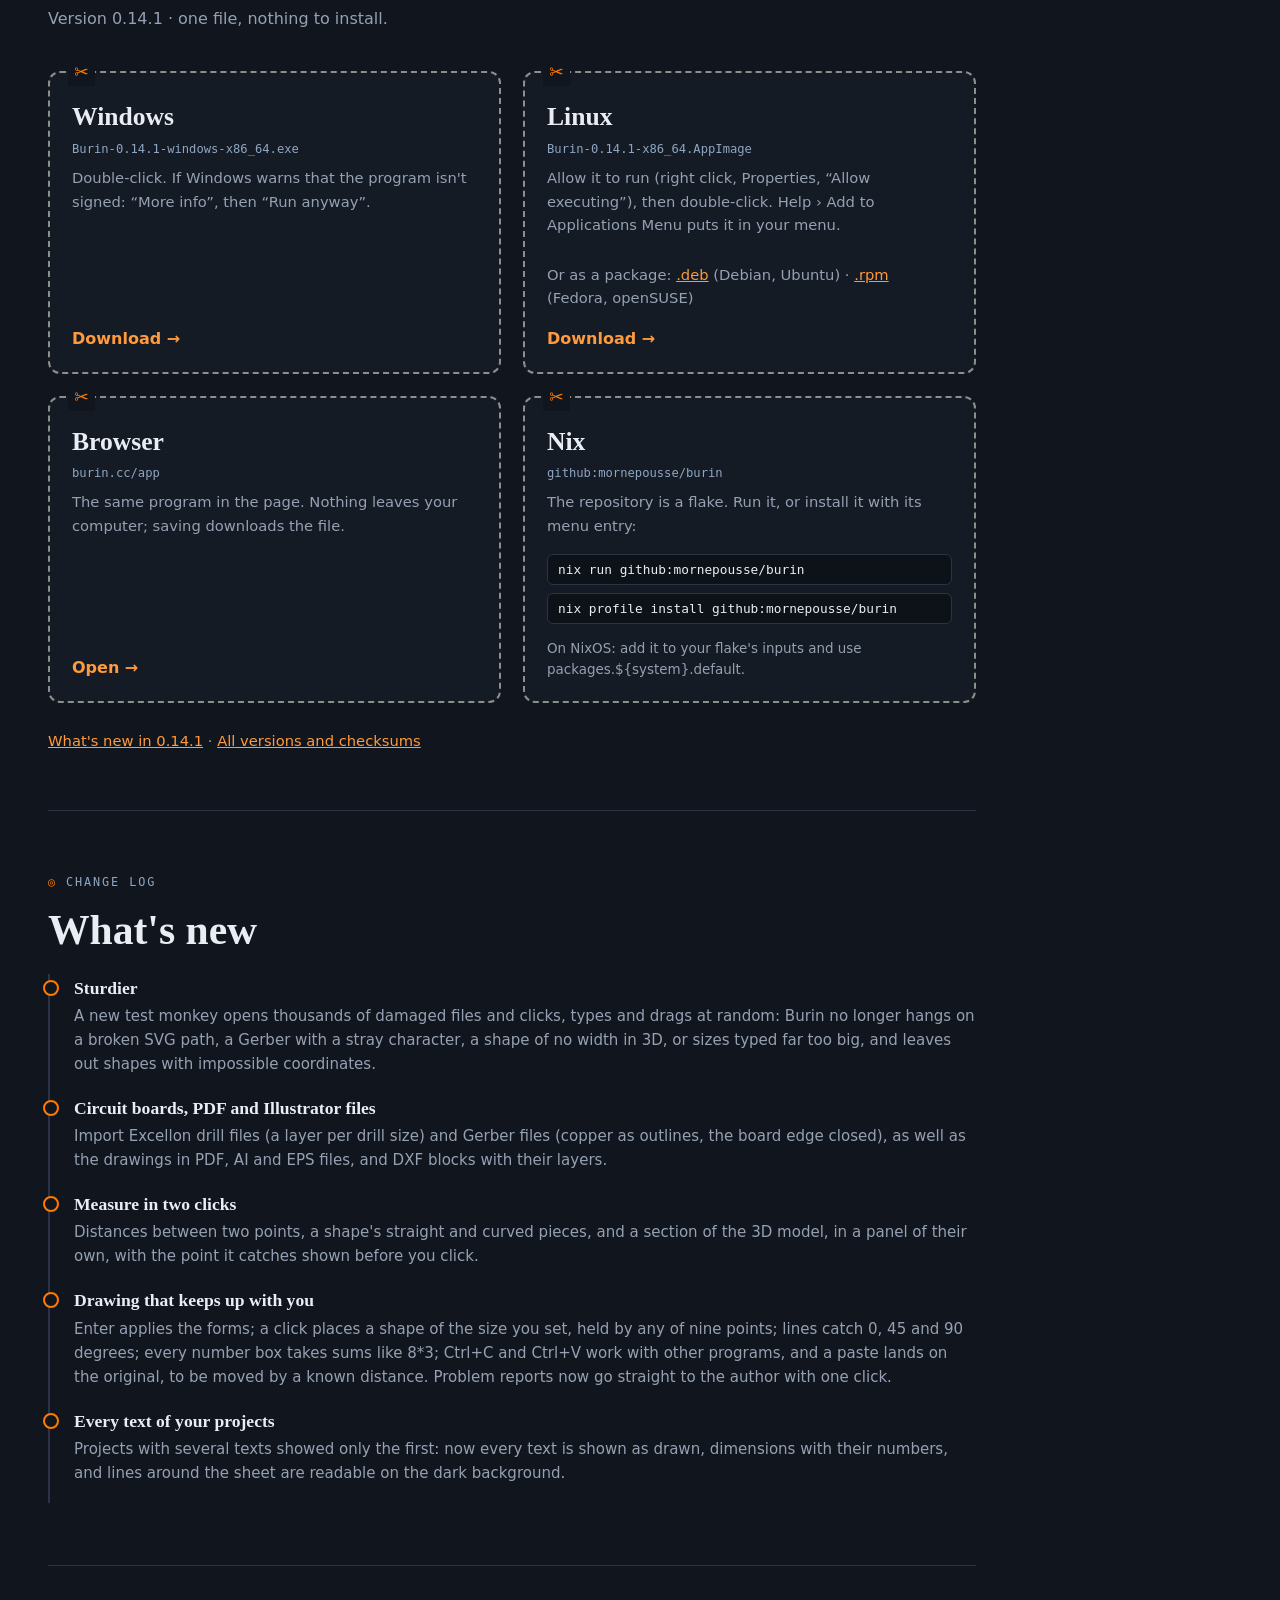
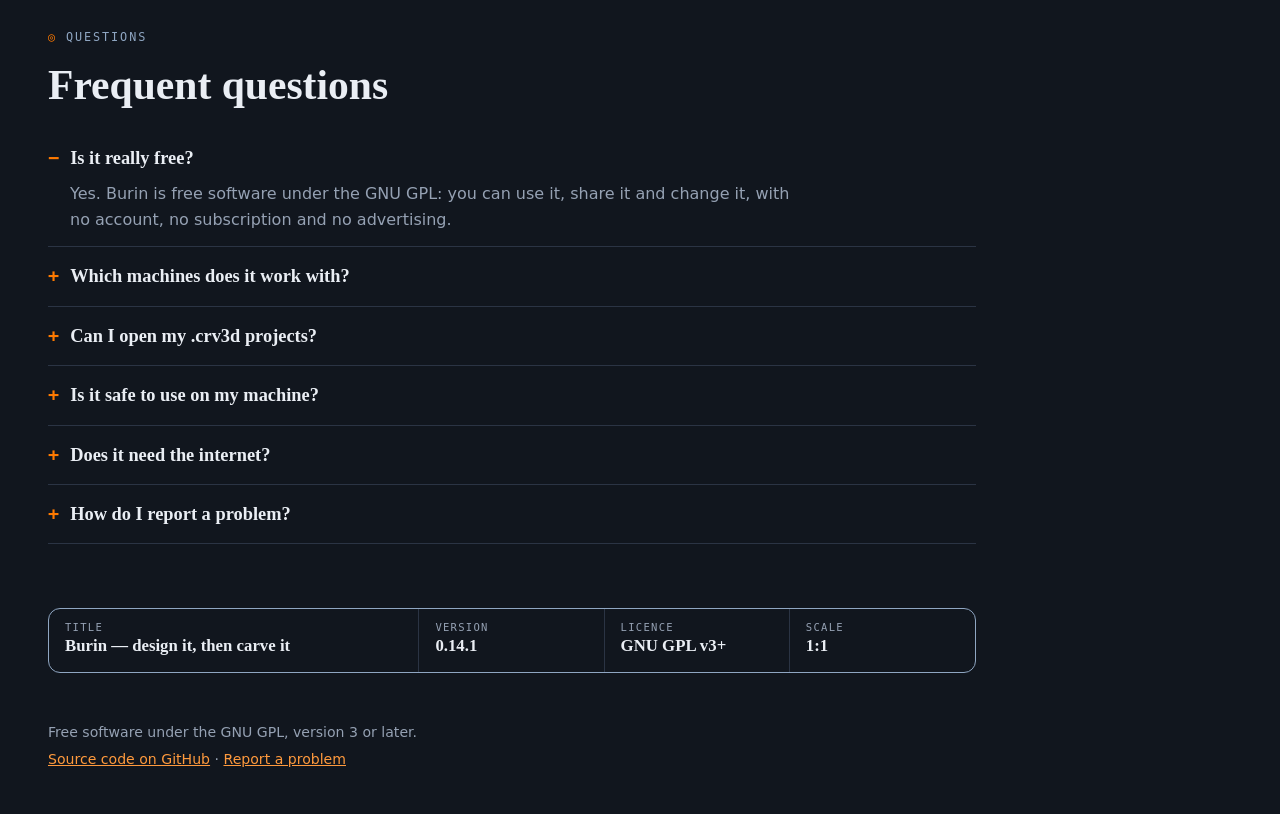
==== commit 3575eee0: "Site: .deb and .rpm packages Co-Authored-By: Claude Opus 5.5 <noreply@anthropic.com>" ====
--- a/index.html
+++ b/index.html
@@ -144,7 +144,7 @@
     <p class="intro" data-en="Version 0.14.1 · one file, nothing to install." data-fr="Version 0.14.1 · un seul fichier, rien à installer.">Version 0.14.1 · one file, nothing to install.</p>
     <div class="tickets">
       <a class="ticket" id="win" href="https://github.com/mornepousse/burin/releases/download/v0.14.1/Burin-0.14.1-windows-x86_64.exe"><h3>Windows</h3><span class="file">Burin-0.14.1-windows-x86_64.exe</span><p data-en="Double-click. If Windows warns that the program isn&#x27;t signed: “More info”, then “Run anyway”." data-fr="Double-cliquez. Si Windows prévient que le programme n&#x27;est pas signé : « Informations complémentaires », puis « Exécuter quand même ».">Double-click. If Windows warns that the program isn't signed: “More info”, then “Run anyway”.</p><span class="go" data-en="Download →" data-fr="Télécharger →">Download →</span></a>
-      <a class="ticket" id="linux" href="https://github.com/mornepousse/burin/releases/download/v0.14.1/Burin-0.14.1-x86_64.AppImage"><h3>Linux</h3><span class="file">Burin-0.14.1-x86_64.AppImage</span><p data-en="Allow it to run (right click, Properties, “Allow executing”), then double-click. Help › Add to Applications Menu puts it in your menu." data-fr="Autorisez son exécution (clic droit, Propriétés, « Autoriser l&#x27;exécution »), puis double-cliquez. Aide › Ajouter au menu des applications le met dans votre menu.">Allow it to run (right click, Properties, “Allow executing”), then double-click. Help › Add to Applications Menu puts it in your menu.</p><span class="go" data-en="Download →" data-fr="Télécharger →">Download →</span></a>
+      <a class="ticket" id="linux" href="https://github.com/mornepousse/burin/releases/download/v0.14.1/Burin-0.14.1-x86_64.AppImage"><h3>Linux</h3><span class="file">Burin-0.14.1-x86_64.AppImage</span><p data-en="Allow it to run (right click, Properties, “Allow executing”), then double-click. Help › Add to Applications Menu puts it in your menu." data-fr="Autorisez son exécution (clic droit, Propriétés, « Autoriser l&#x27;exécution »), puis double-cliquez. Aide › Ajouter au menu des applications le met dans votre menu.">Allow it to run (right click, Properties, “Allow executing”), then double-click. Help › Add to Applications Menu puts it in your menu.</p><p class="small"><span data-en="Or as a package:" data-fr="Ou en paquet :">Or as a package:</span> <object><a href="https://github.com/mornepousse/burin/releases/download/v0.14.1/Burin-0.14.1-amd64.deb">.deb</a></object> (Debian, Ubuntu) · <object><a href="https://github.com/mornepousse/burin/releases/download/v0.14.1/Burin-0.14.1-x86_64.rpm">.rpm</a></object> (Fedora, openSUSE)</p><span class="go" data-en="Download →" data-fr="Télécharger →">Download →</span></a>
       <a class="ticket" href="app/"><h3 data-en="Browser" data-fr="Navigateur">Browser</h3><span class="file">burin.cc/app</span><p data-en="The same program in the page. Nothing leaves your computer; saving downloads the file." data-fr="Le même programme dans la page. Rien ne quitte votre ordinateur ; enregistrer télécharge le fichier.">The same program in the page. Nothing leaves your computer; saving downloads the file.</p><span class="go" data-en="Open →" data-fr="Ouvrir →">Open →</span></a>
       <div class="ticket nix"><h3>Nix</h3><span class="file">github:mornepousse/burin</span><p data-en="The repository is a flake. Run it, or install it with its menu entry:" data-fr="Le dépôt est un flake. Lancez-le, ou installez-le avec son entrée de menu :">The repository is a flake. Run it, or install it with its menu entry:</p><code>nix run github:mornepousse/burin</code><code>nix profile install github:mornepousse/burin</code><p class="small" data-en="On NixOS: add it to your flake&#x27;s inputs and use packages.${system}.default." data-fr="Sur NixOS : ajoutez-le aux inputs de votre flake et utilisez packages.${system}.default.">On NixOS: add it to your flake's inputs and use packages.${system}.default.</p></div>
     </div>
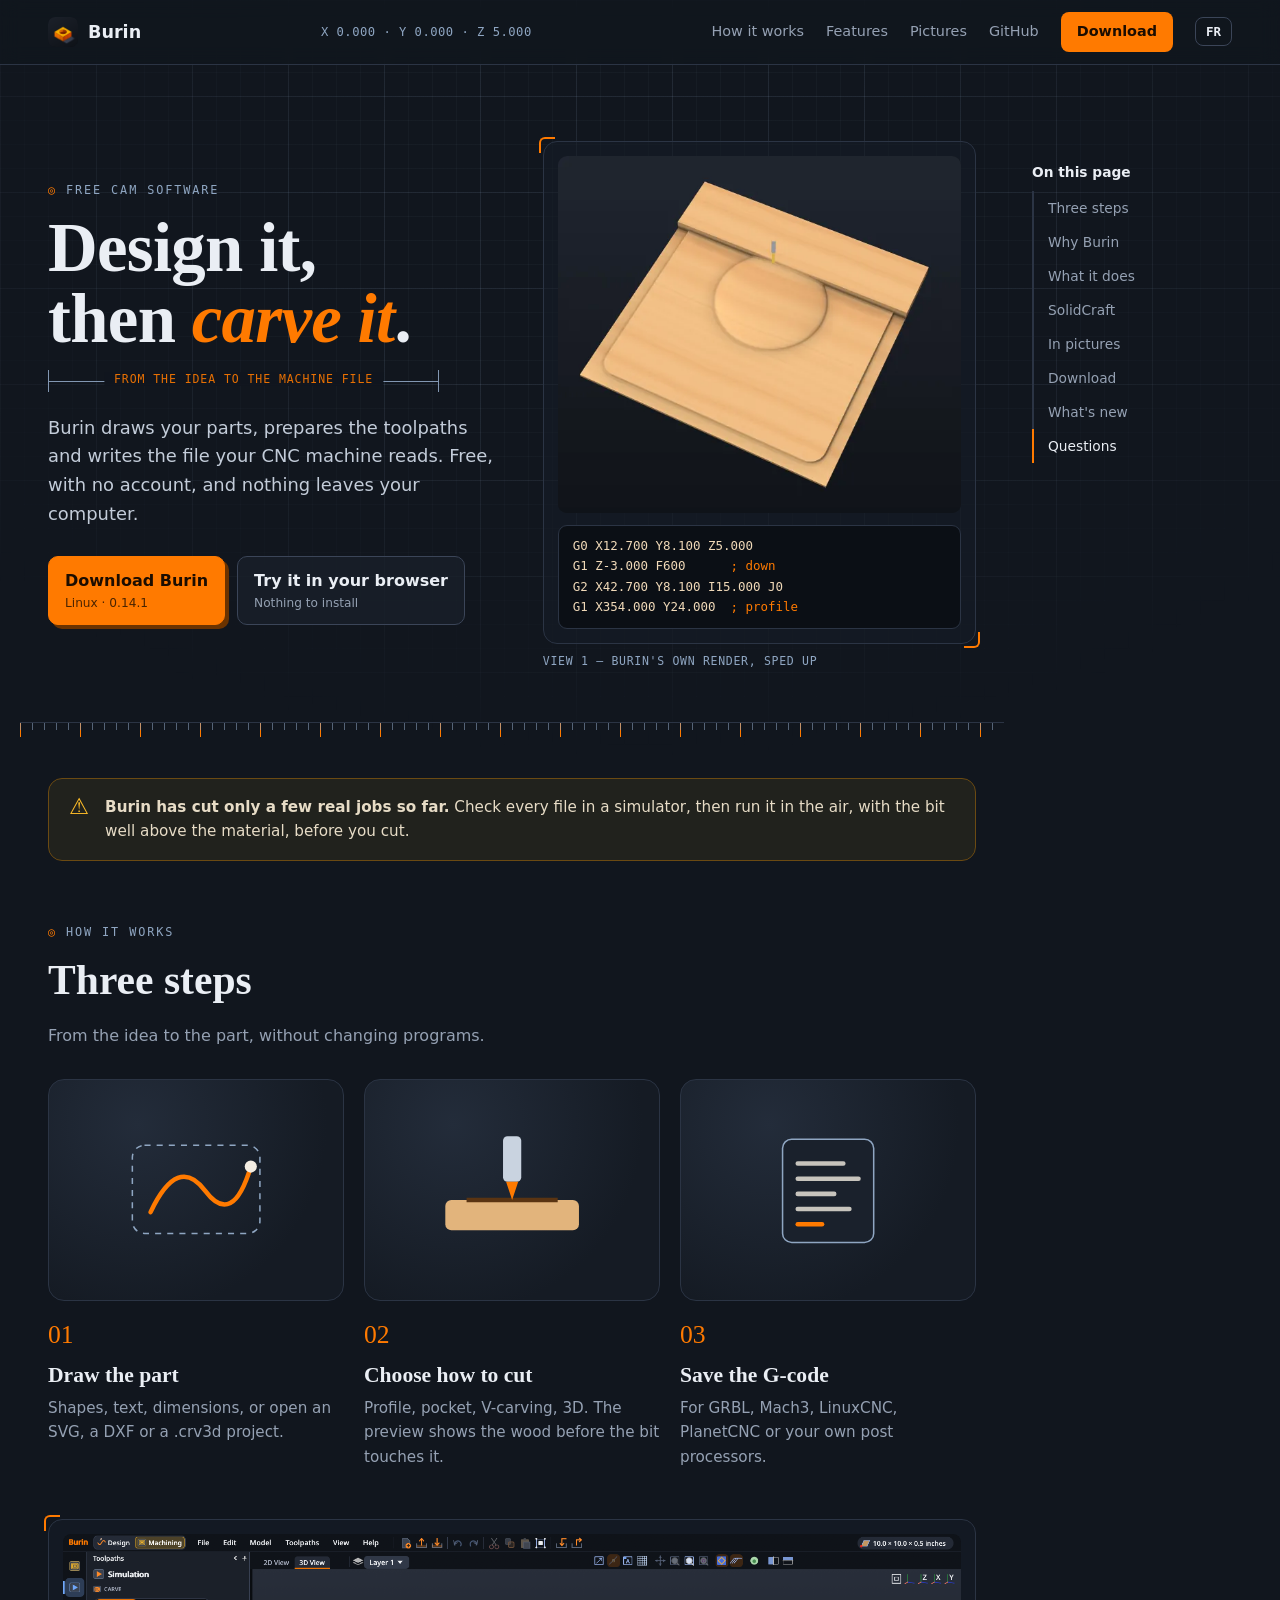
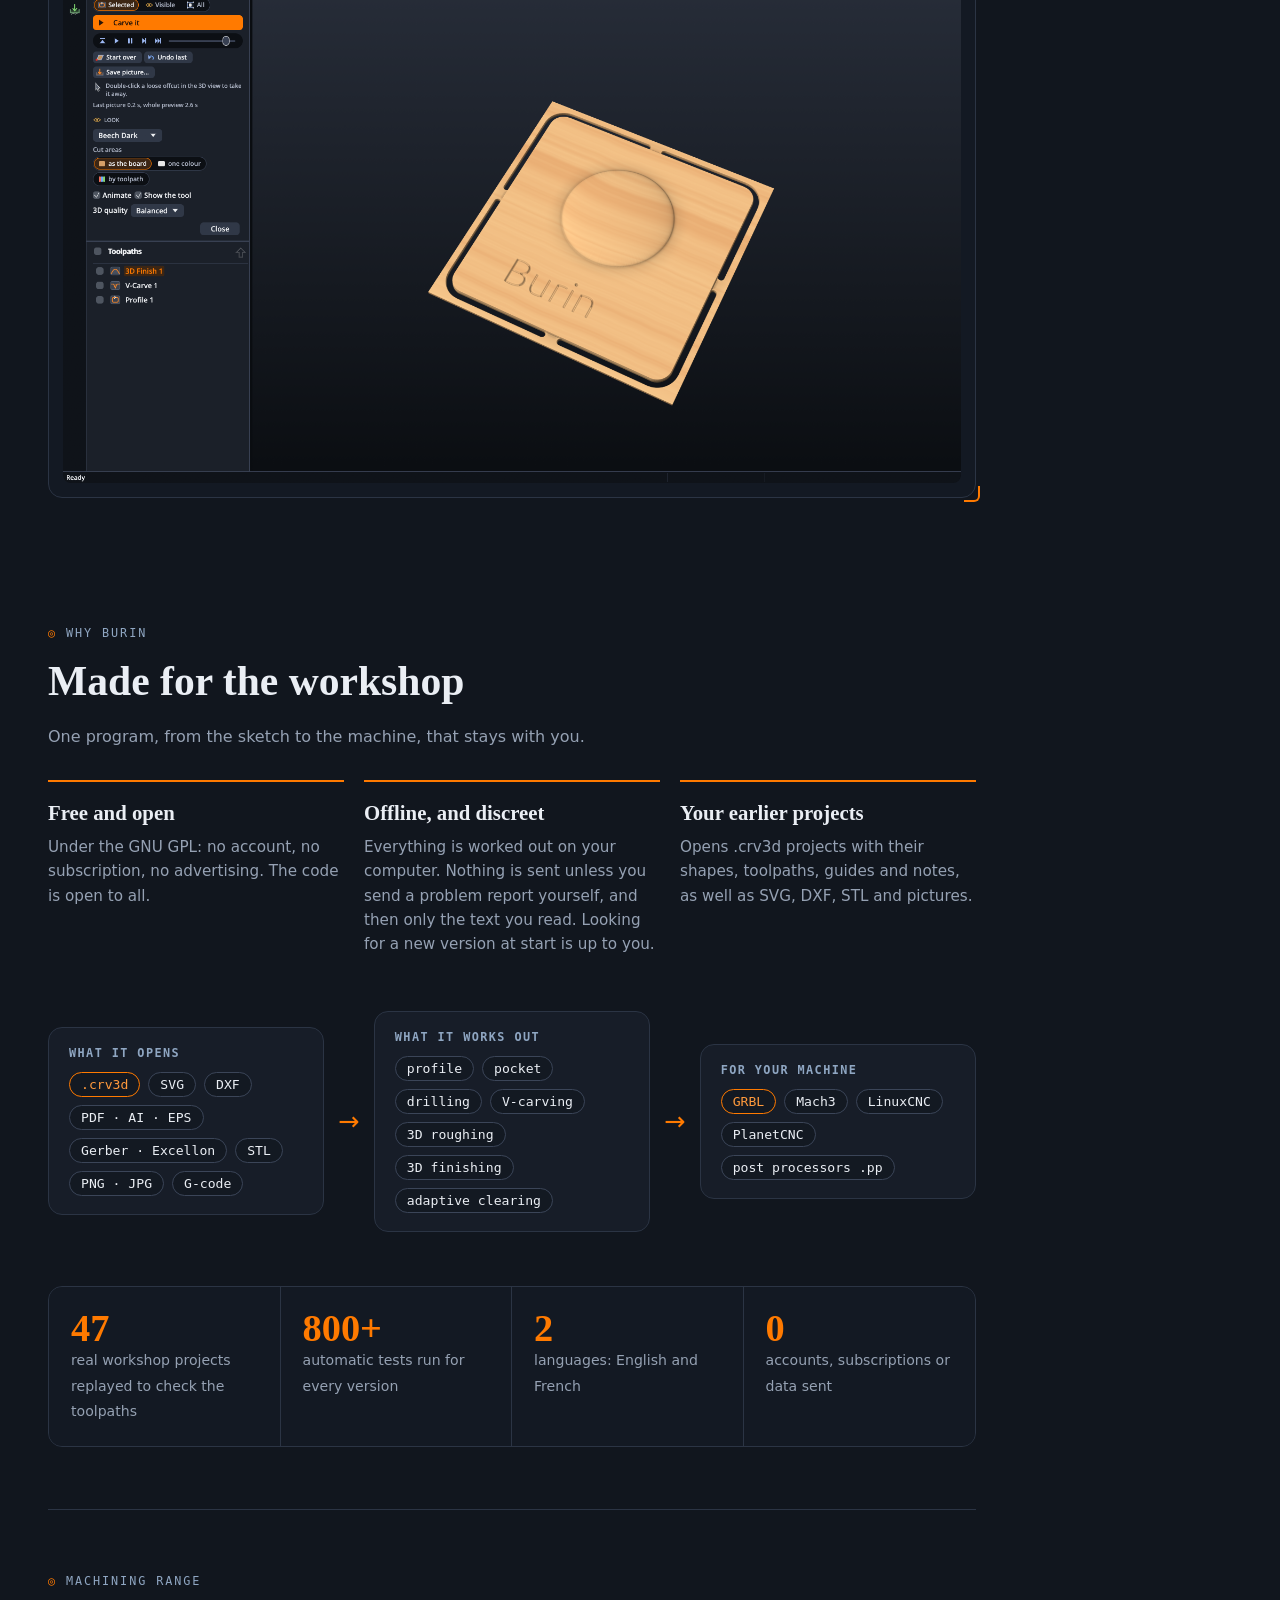
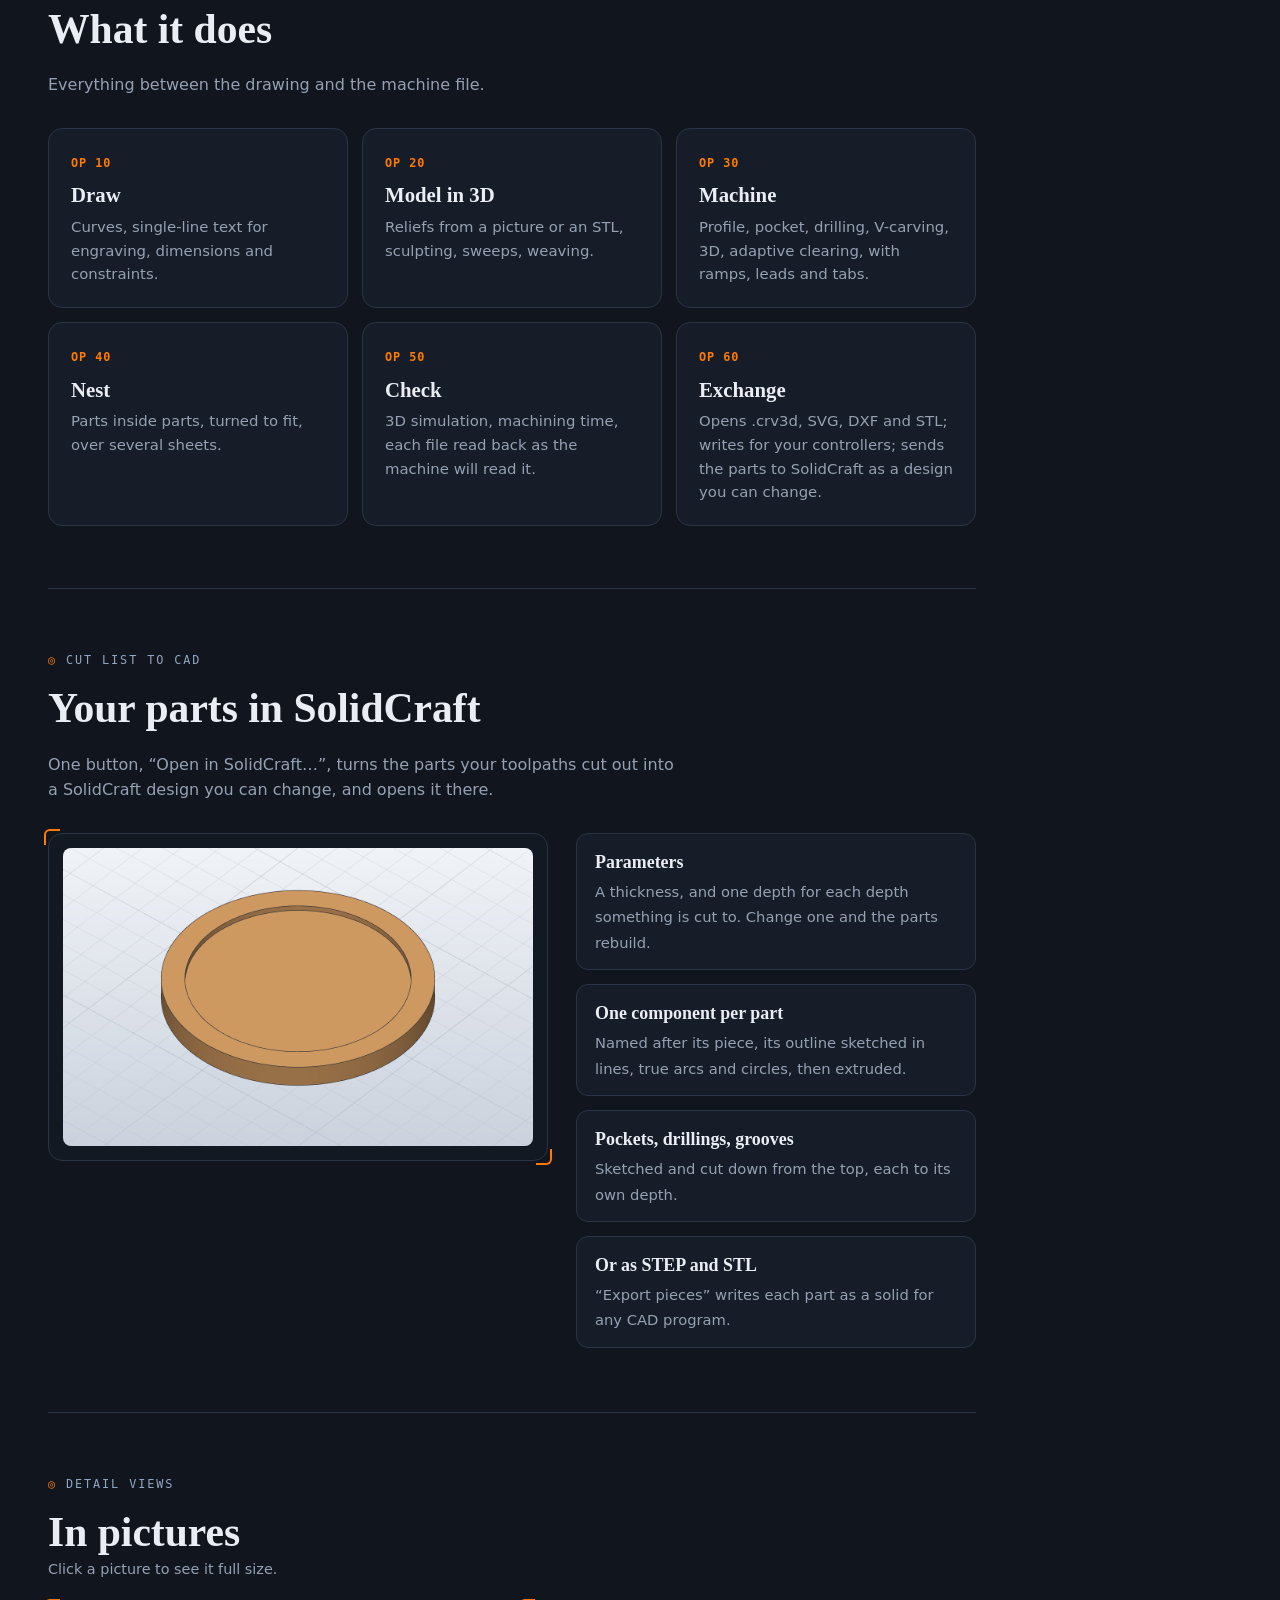
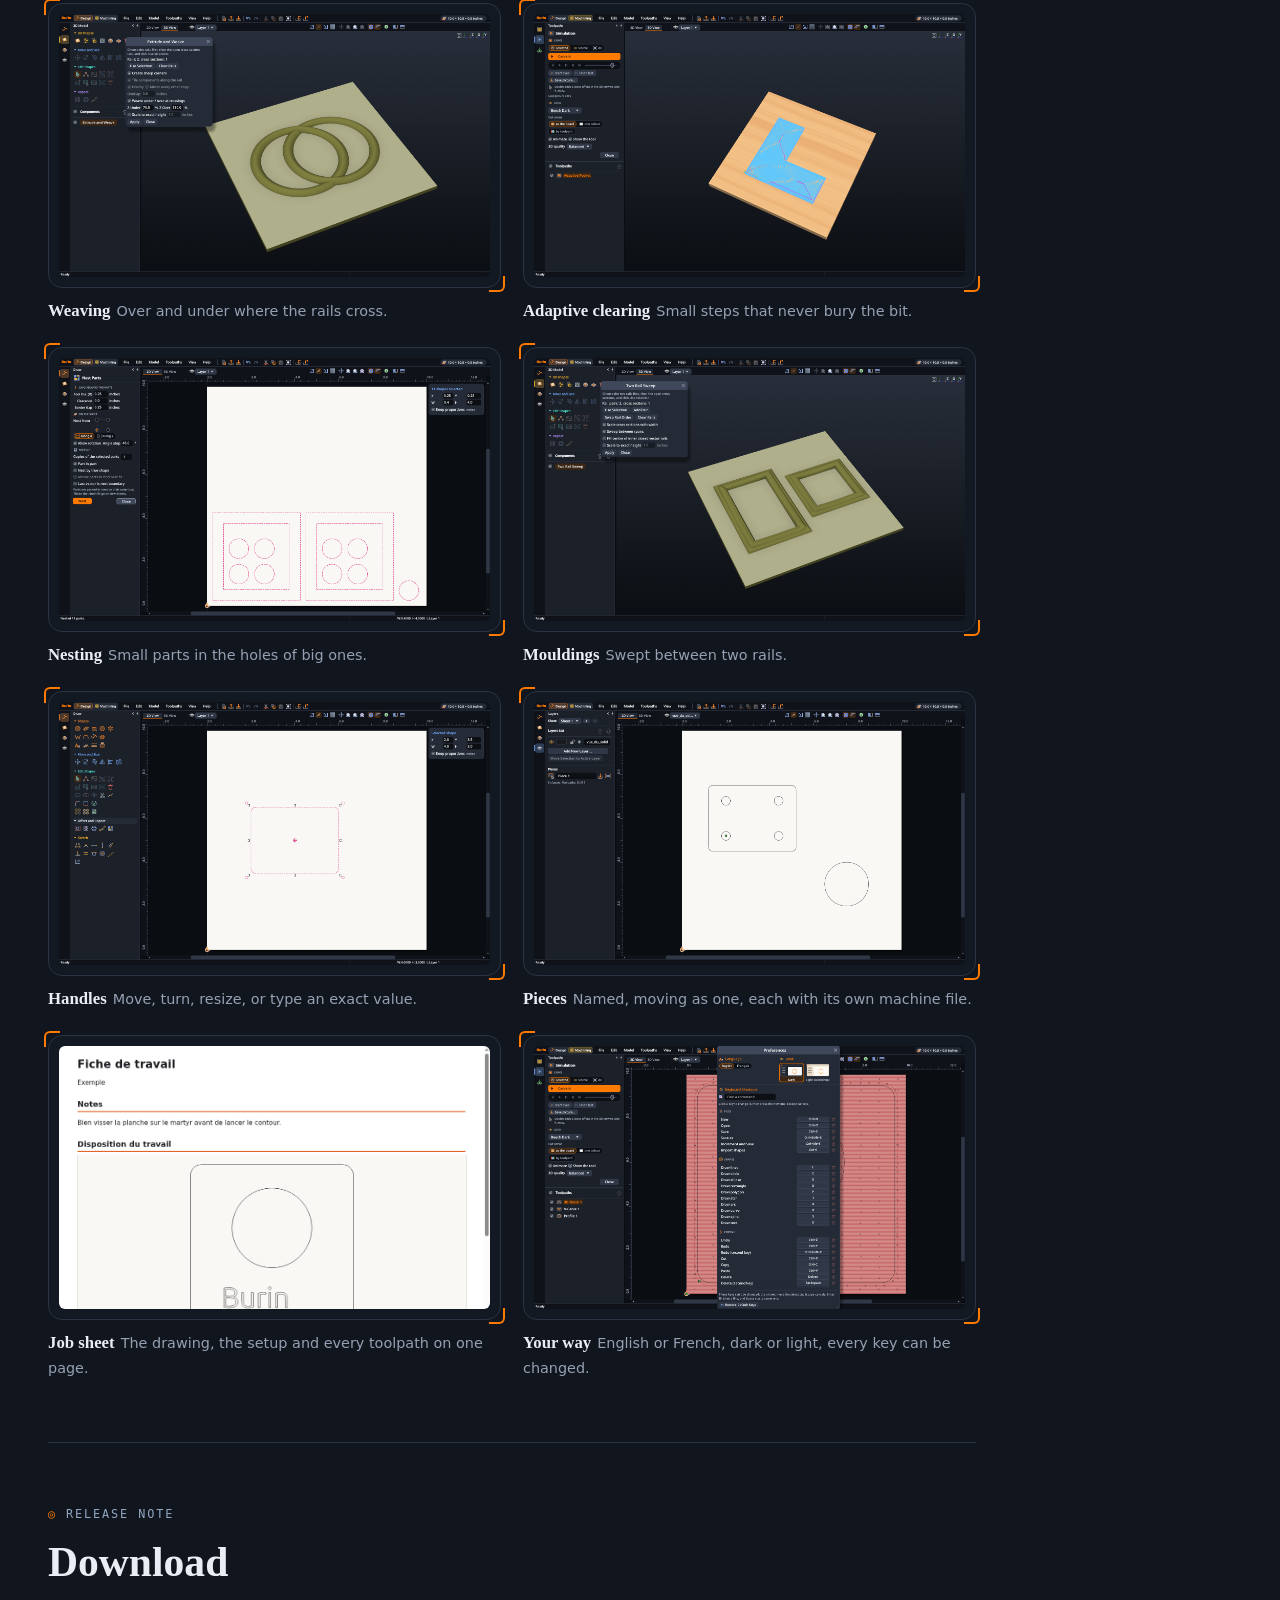
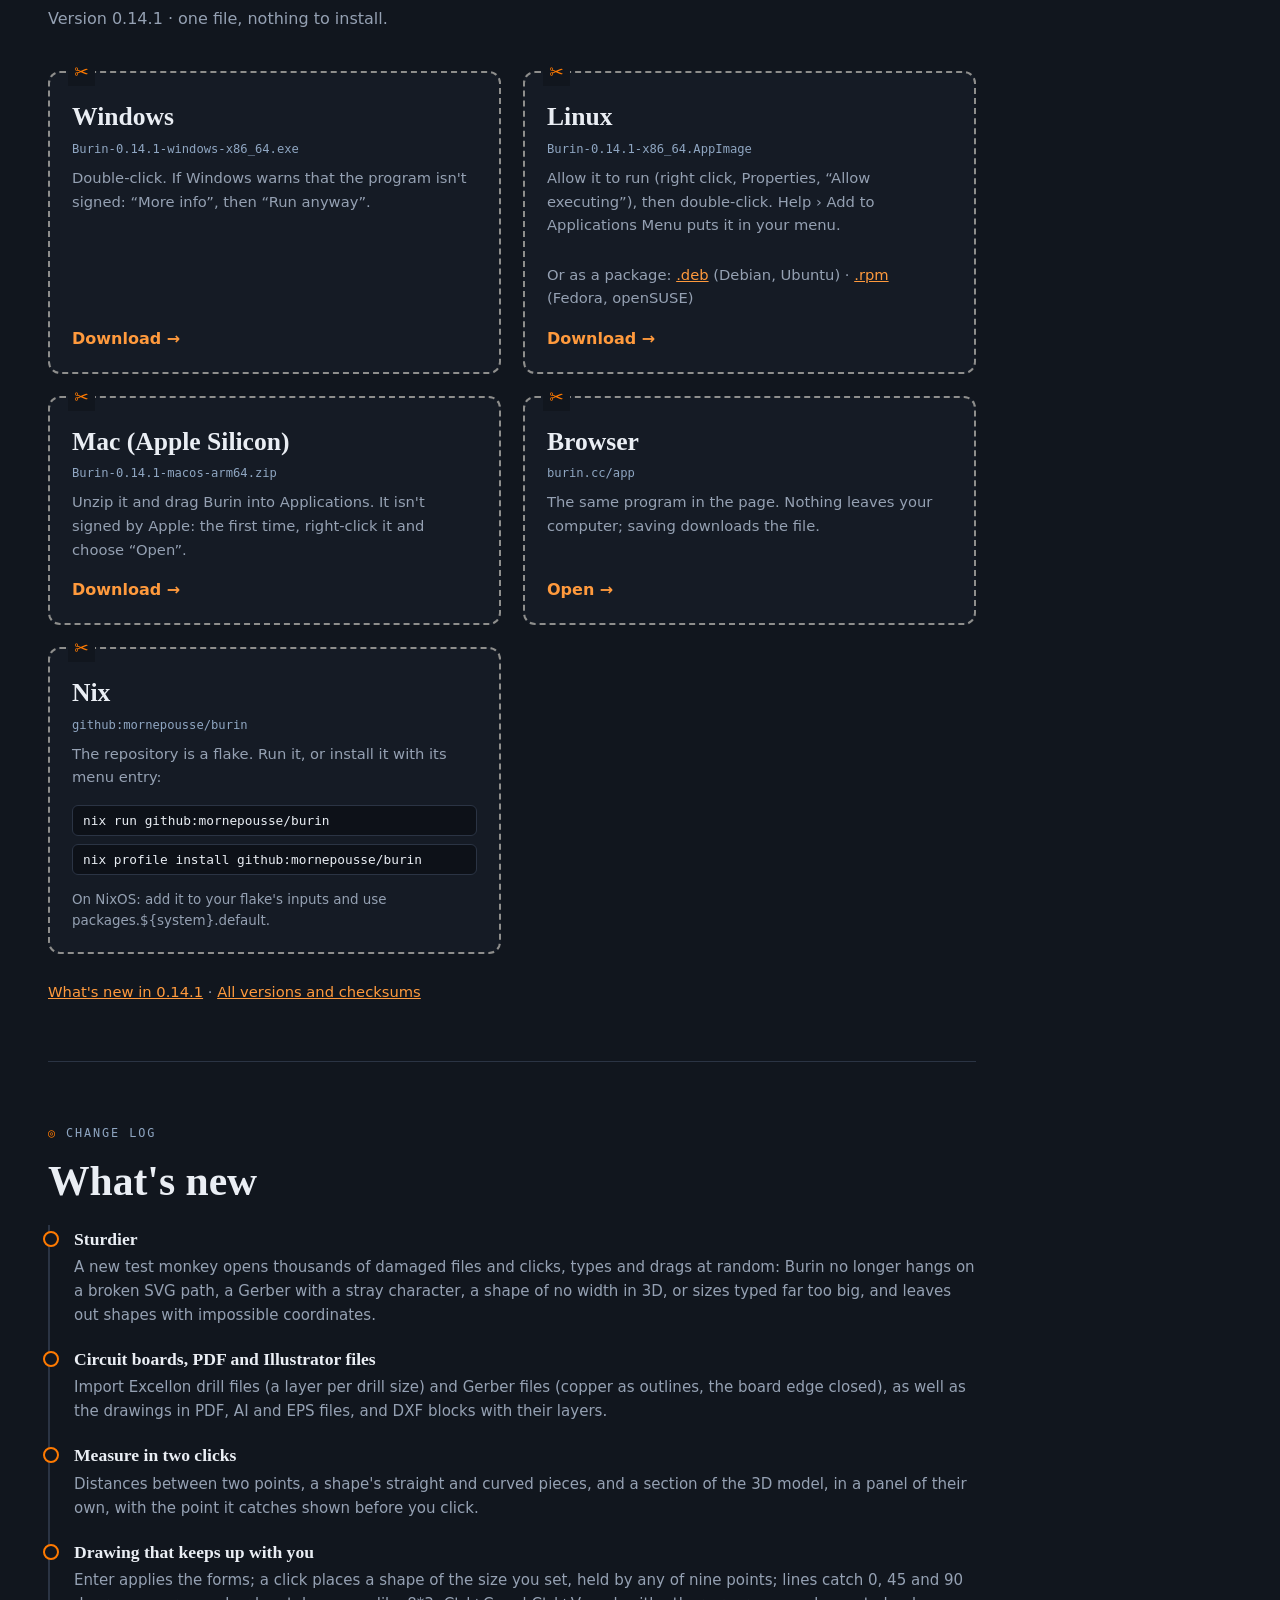
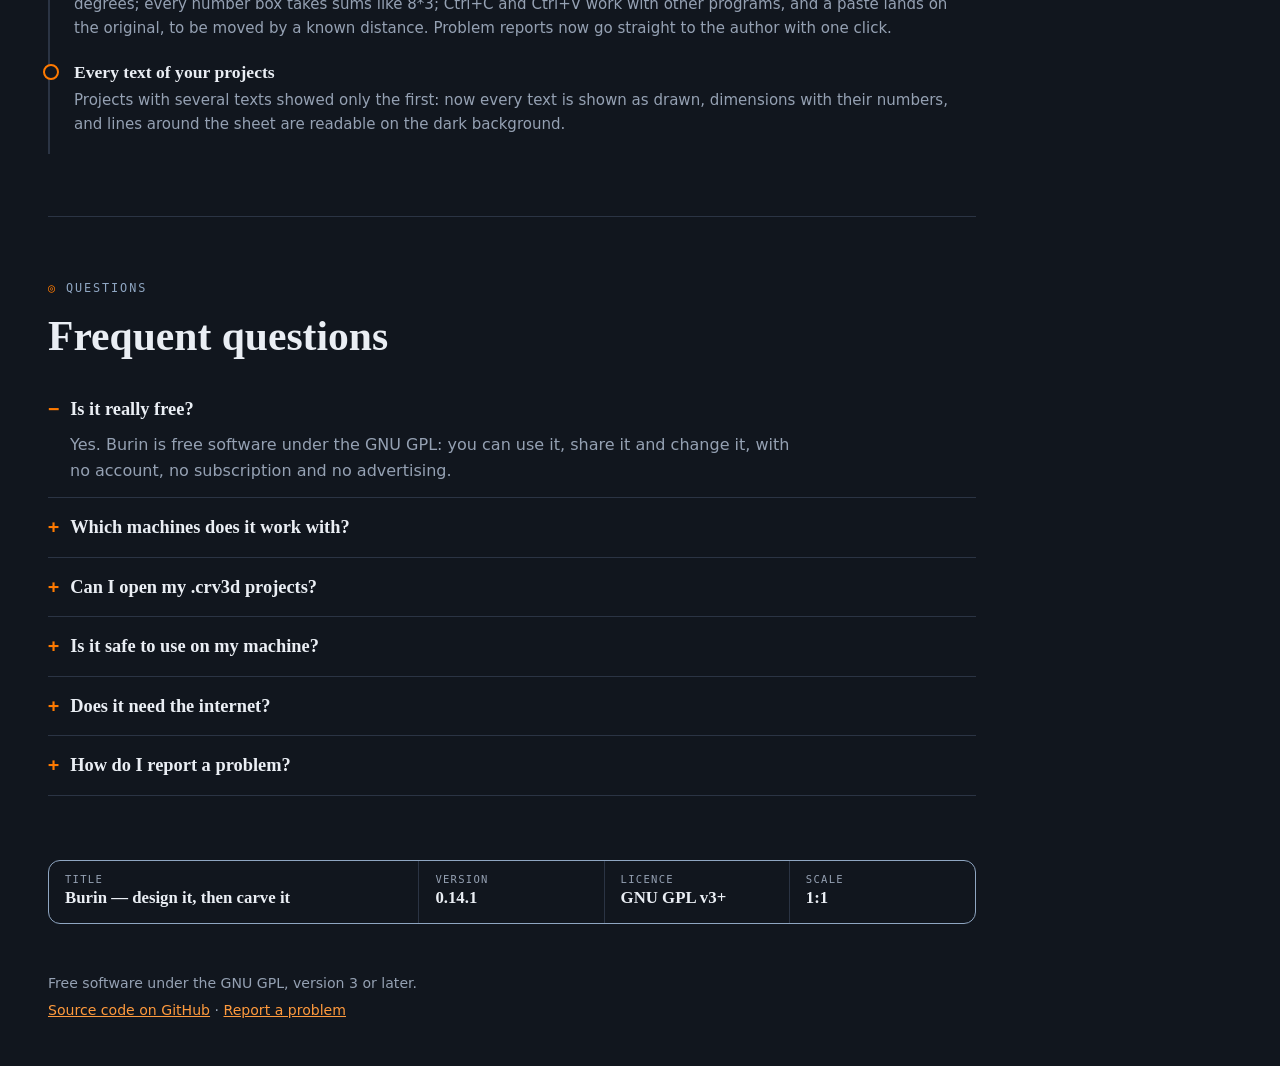
==== commit 85287612: "Site: Mac (Apple Silicon) download Co-Authored-By: Claude Opus 5.5 <noreply@anthropic.com>" ====
--- a/index.html
+++ b/index.html
@@ -145,6 +145,7 @@
     <div class="tickets">
       <a class="ticket" id="win" href="https://github.com/mornepousse/burin/releases/download/v0.14.1/Burin-0.14.1-windows-x86_64.exe"><h3>Windows</h3><span class="file">Burin-0.14.1-windows-x86_64.exe</span><p data-en="Double-click. If Windows warns that the program isn&#x27;t signed: “More info”, then “Run anyway”." data-fr="Double-cliquez. Si Windows prévient que le programme n&#x27;est pas signé : « Informations complémentaires », puis « Exécuter quand même ».">Double-click. If Windows warns that the program isn't signed: “More info”, then “Run anyway”.</p><span class="go" data-en="Download →" data-fr="Télécharger →">Download →</span></a>
       <a class="ticket" id="linux" href="https://github.com/mornepousse/burin/releases/download/v0.14.1/Burin-0.14.1-x86_64.AppImage"><h3>Linux</h3><span class="file">Burin-0.14.1-x86_64.AppImage</span><p data-en="Allow it to run (right click, Properties, “Allow executing”), then double-click. Help › Add to Applications Menu puts it in your menu." data-fr="Autorisez son exécution (clic droit, Propriétés, « Autoriser l&#x27;exécution »), puis double-cliquez. Aide › Ajouter au menu des applications le met dans votre menu.">Allow it to run (right click, Properties, “Allow executing”), then double-click. Help › Add to Applications Menu puts it in your menu.</p><p class="small"><span data-en="Or as a package:" data-fr="Ou en paquet :">Or as a package:</span> <object><a href="https://github.com/mornepousse/burin/releases/download/v0.14.1/Burin-0.14.1-amd64.deb">.deb</a></object> (Debian, Ubuntu) · <object><a href="https://github.com/mornepousse/burin/releases/download/v0.14.1/Burin-0.14.1-x86_64.rpm">.rpm</a></object> (Fedora, openSUSE)</p><span class="go" data-en="Download →" data-fr="Télécharger →">Download →</span></a>
+      <a class="ticket" id="mac" href="https://github.com/mornepousse/burin/releases/download/v0.14.1/Burin-0.14.1-macos-arm64.zip"><h3 data-en="Mac (Apple Silicon)" data-fr="Mac (Apple Silicon)">Mac (Apple Silicon)</h3><span class="file">Burin-0.14.1-macos-arm64.zip</span><p data-en="Unzip it and drag Burin into Applications. It isn&#x27;t signed by Apple: the first time, right-click it and choose “Open”." data-fr="Décompressez-le et glissez Burin dans Applications. Il n&#x27;est pas signé par Apple : la première fois, clic droit dessus puis « Ouvrir ».">Unzip it and drag Burin into Applications. It isn't signed by Apple: the first time, right-click it and choose “Open”.</p><span class="go" data-en="Download →" data-fr="Télécharger →">Download →</span></a>
       <a class="ticket" href="app/"><h3 data-en="Browser" data-fr="Navigateur">Browser</h3><span class="file">burin.cc/app</span><p data-en="The same program in the page. Nothing leaves your computer; saving downloads the file." data-fr="Le même programme dans la page. Rien ne quitte votre ordinateur ; enregistrer télécharge le fichier.">The same program in the page. Nothing leaves your computer; saving downloads the file.</p><span class="go" data-en="Open →" data-fr="Ouvrir →">Open →</span></a>
       <div class="ticket nix"><h3>Nix</h3><span class="file">github:mornepousse/burin</span><p data-en="The repository is a flake. Run it, or install it with its menu entry:" data-fr="Le dépôt est un flake. Lancez-le, ou installez-le avec son entrée de menu :">The repository is a flake. Run it, or install it with its menu entry:</p><code>nix run github:mornepousse/burin</code><code>nix profile install github:mornepousse/burin</code><p class="small" data-en="On NixOS: add it to your flake&#x27;s inputs and use packages.${system}.default." data-fr="Sur NixOS : ajoutez-le aux inputs de votre flake et utilisez packages.${system}.default.">On NixOS: add it to your flake's inputs and use packages.${system}.default.</p></div>
     </div>
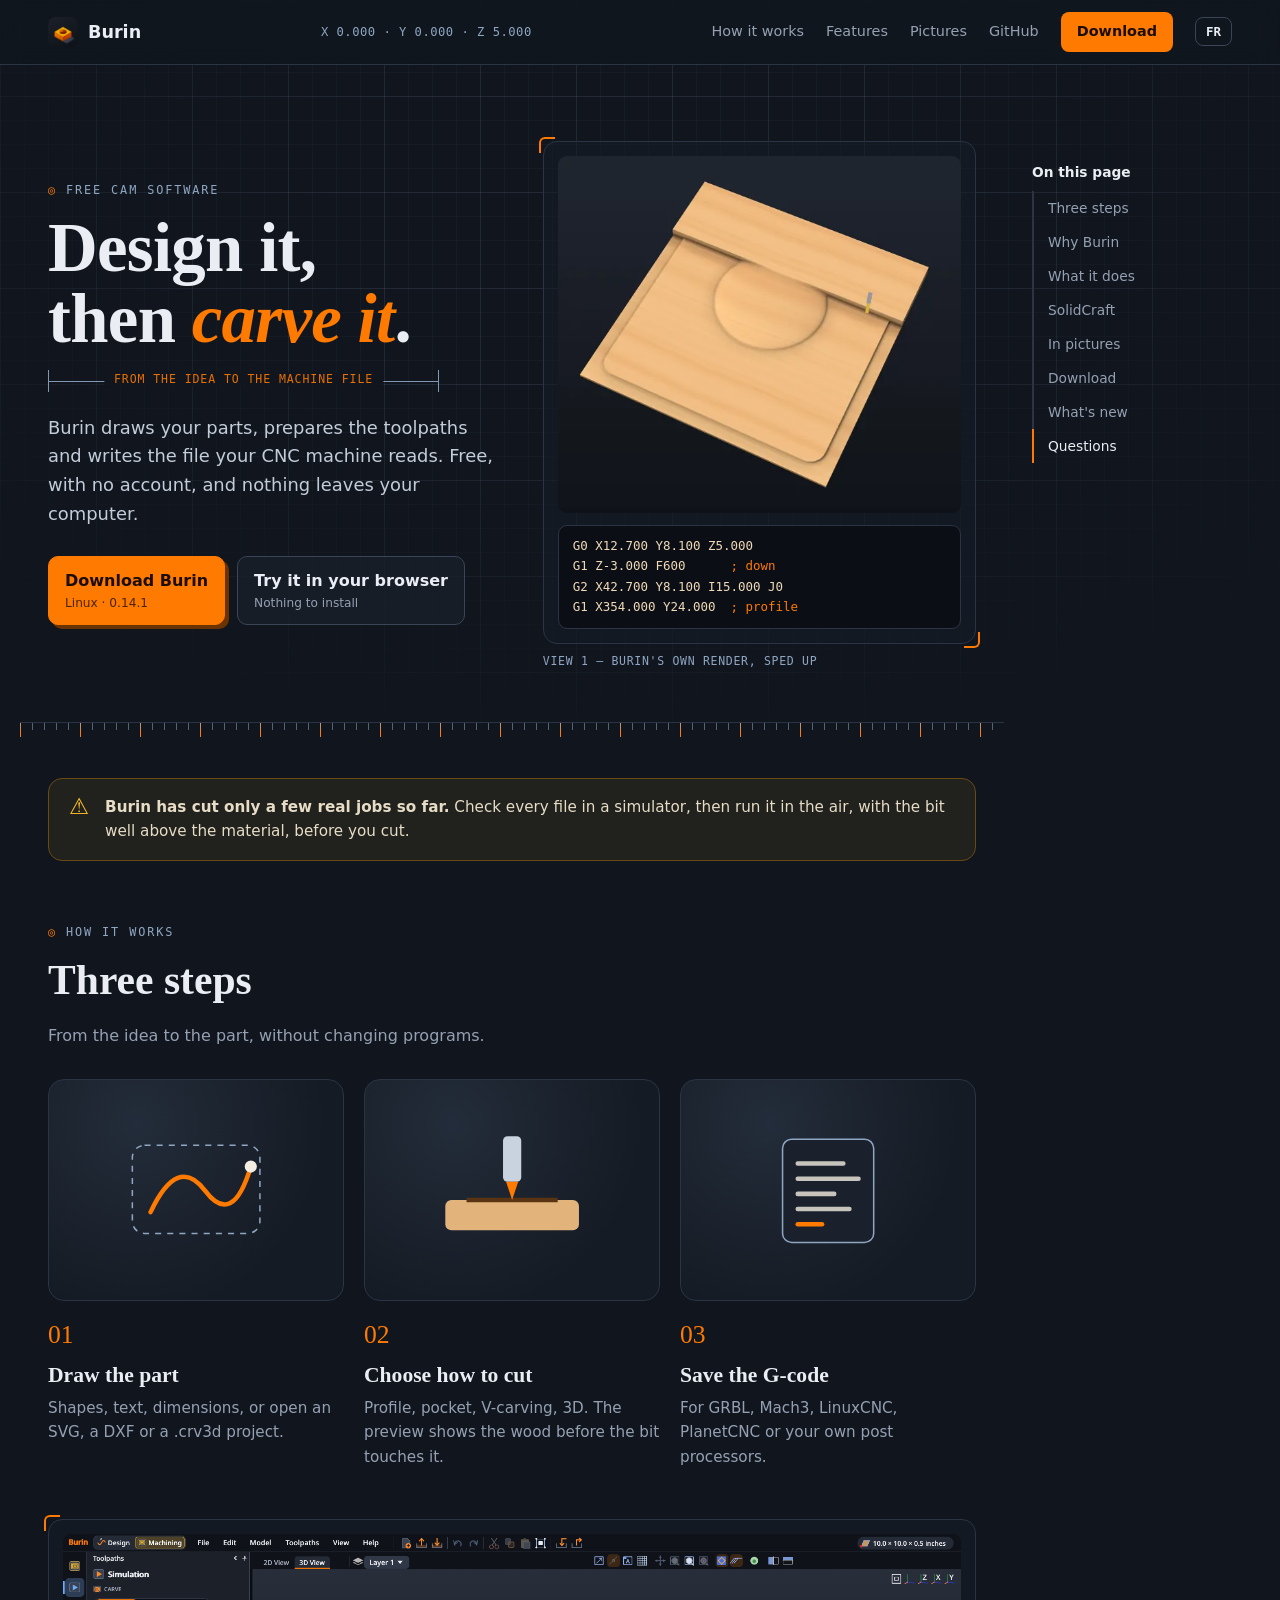
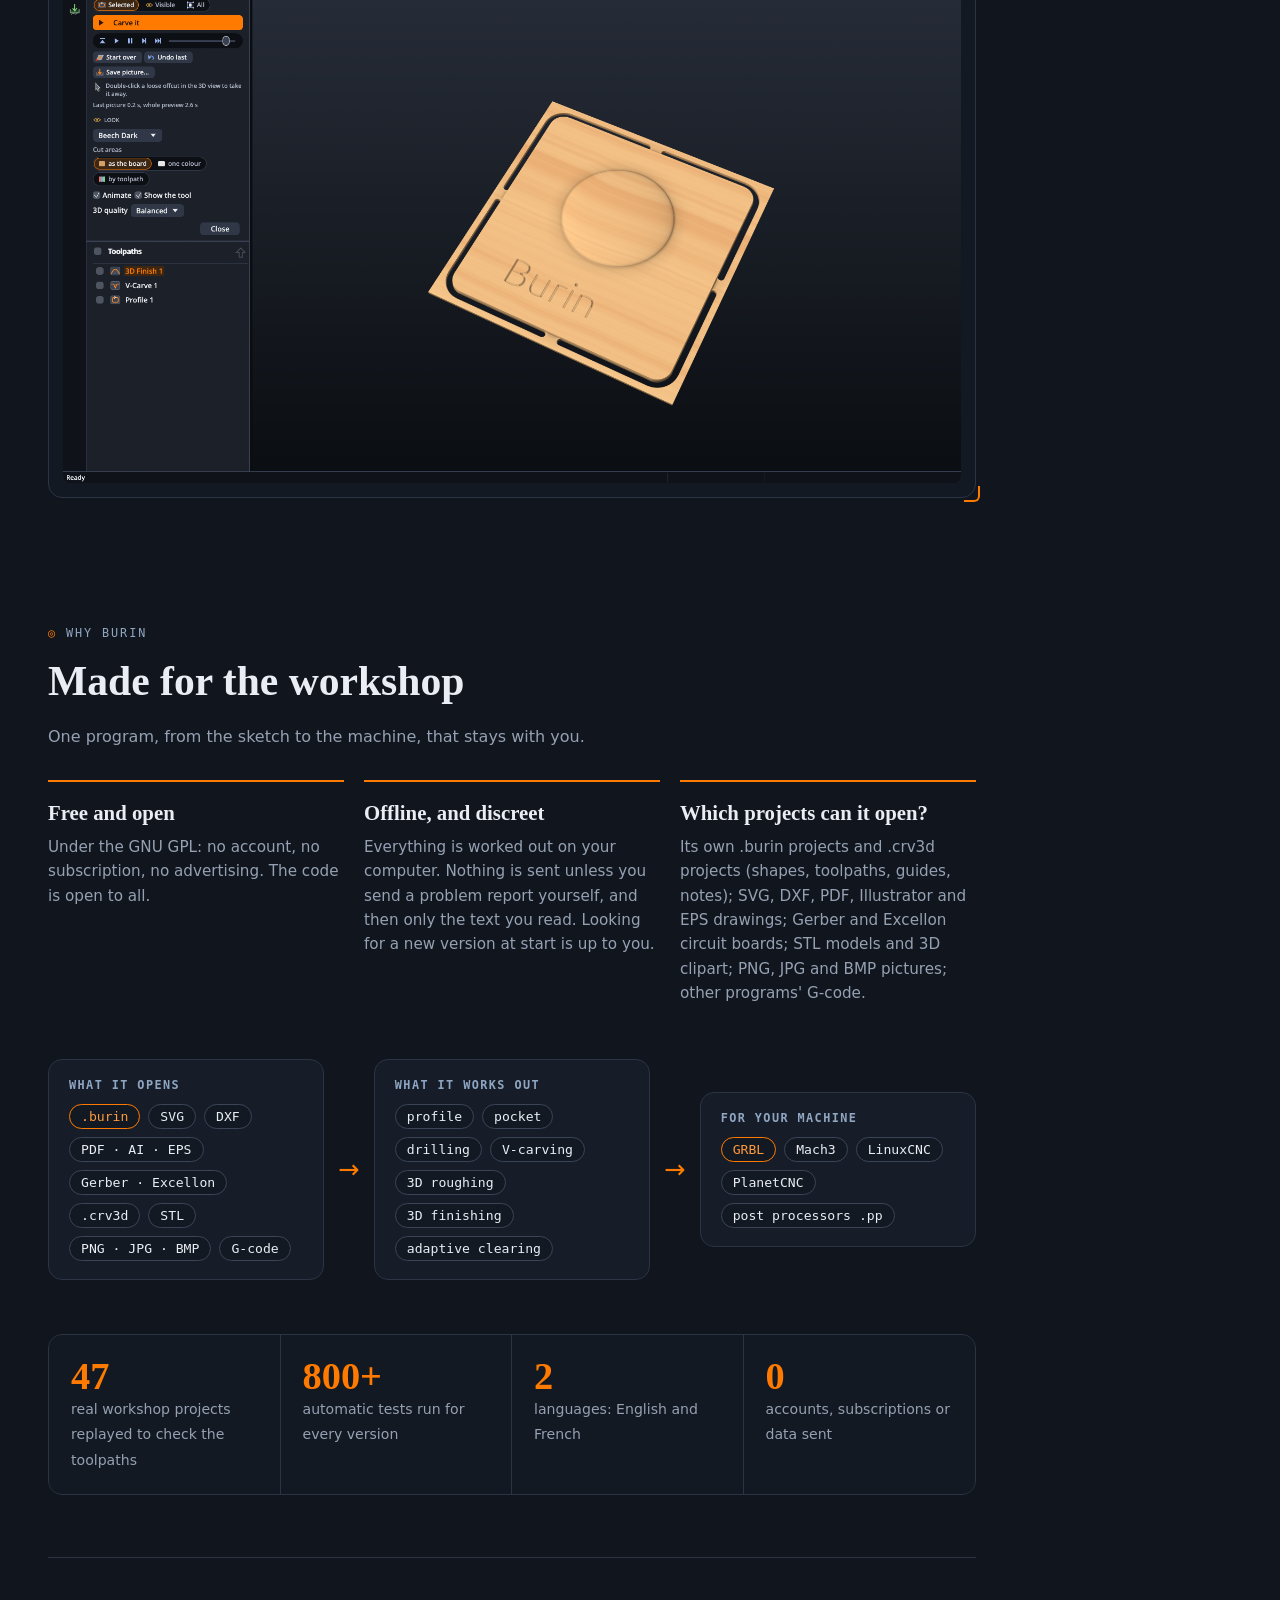
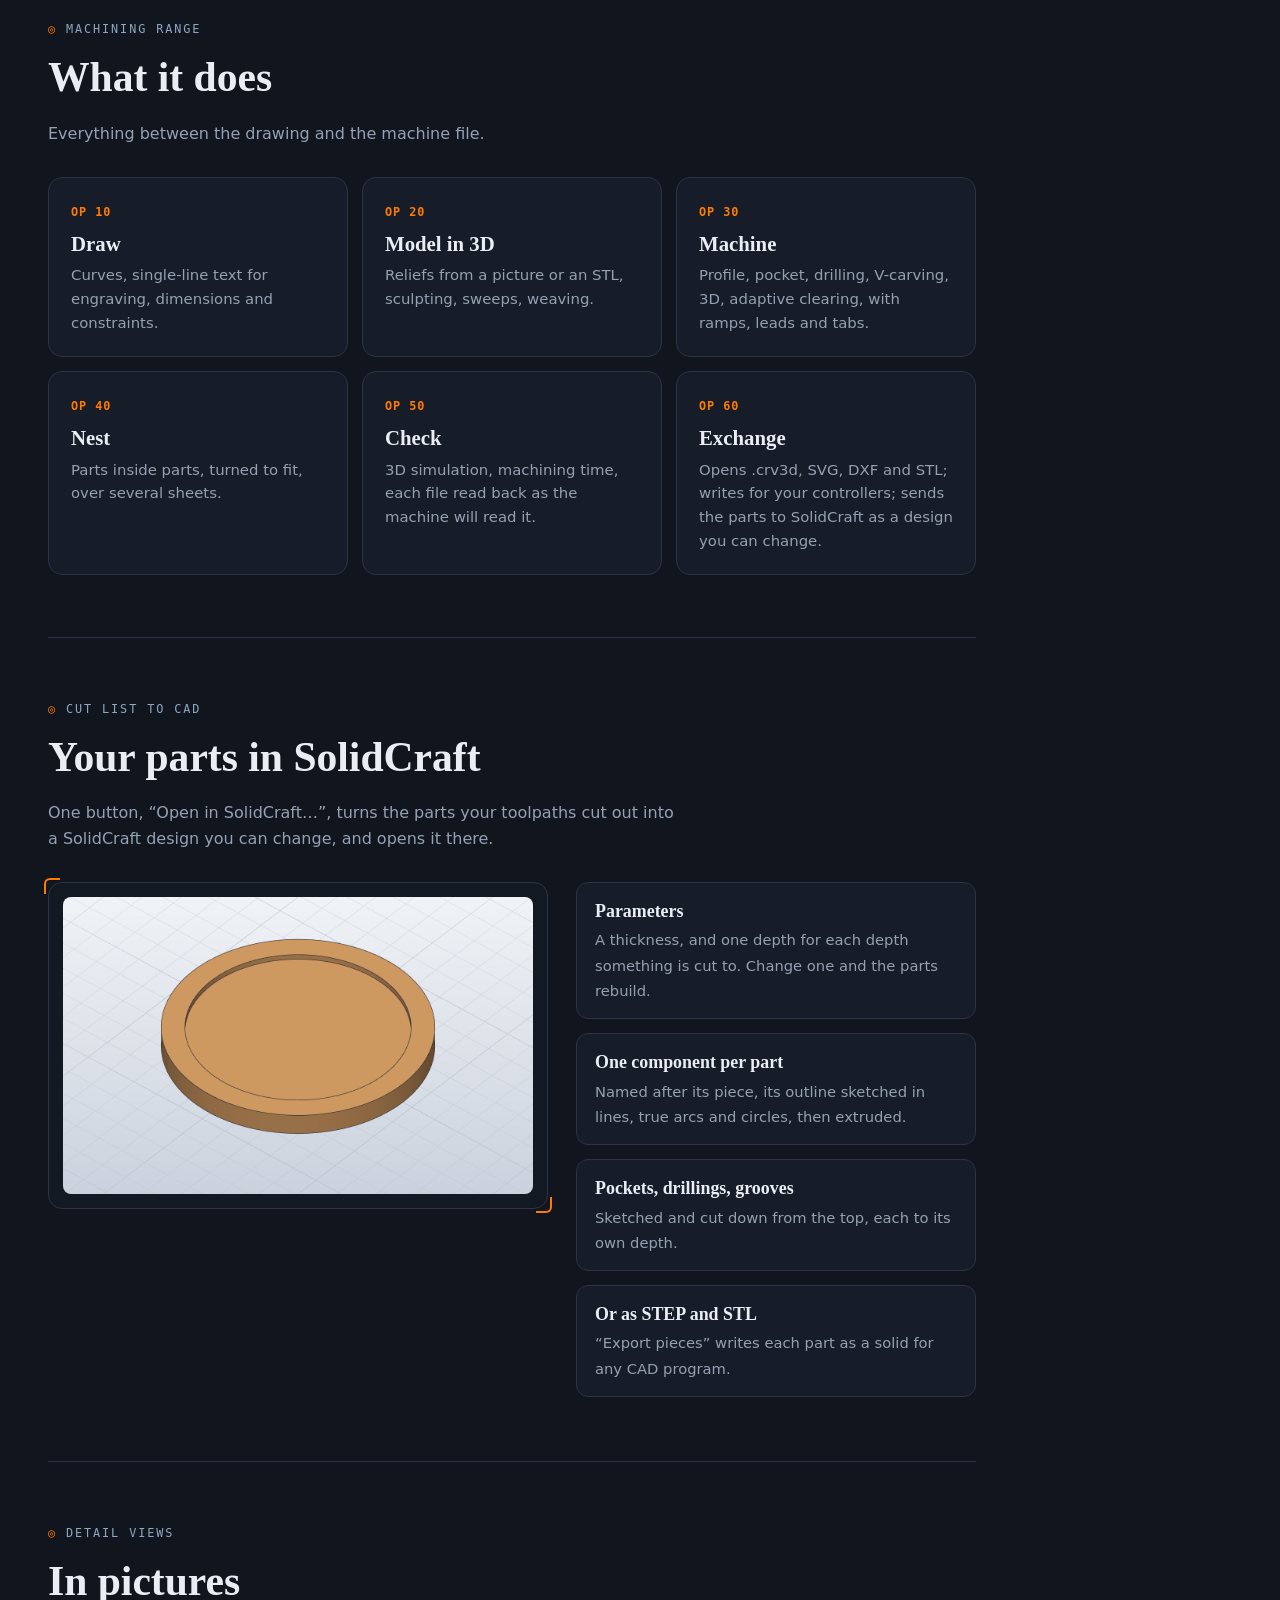
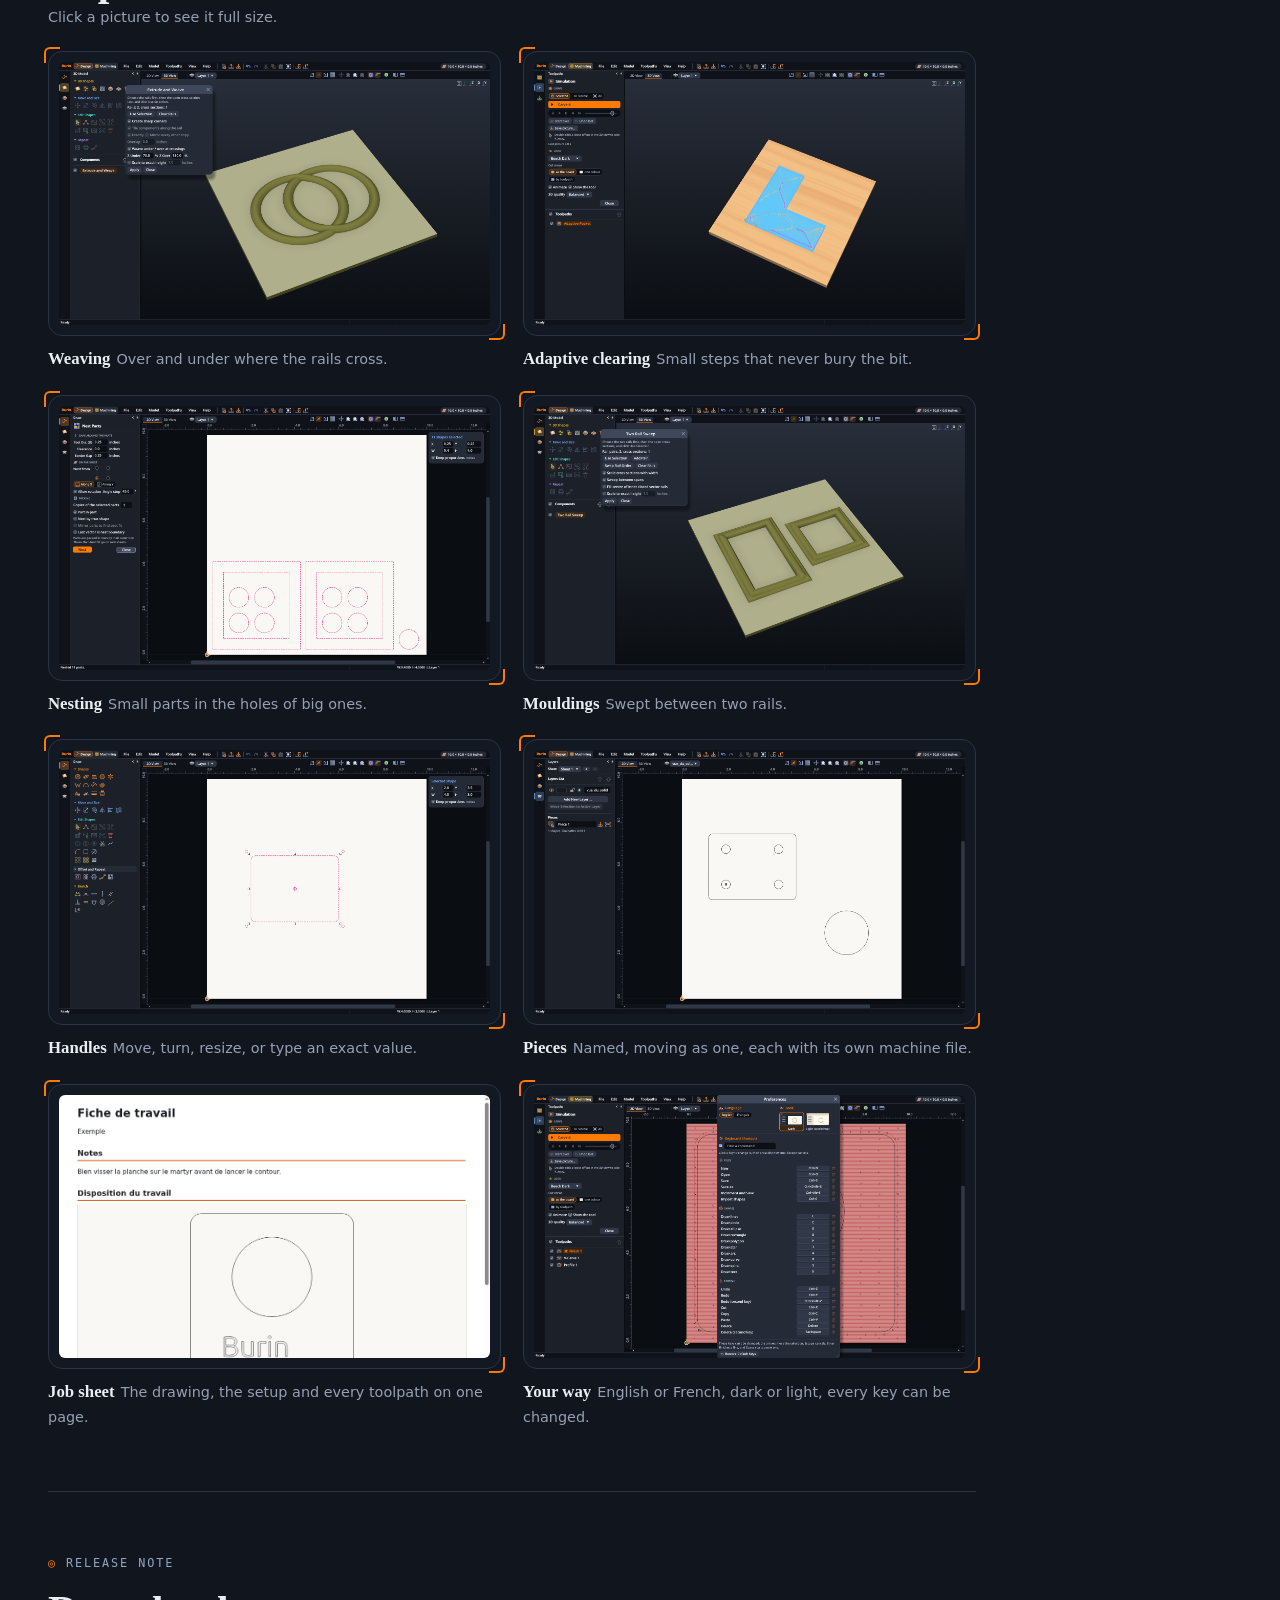
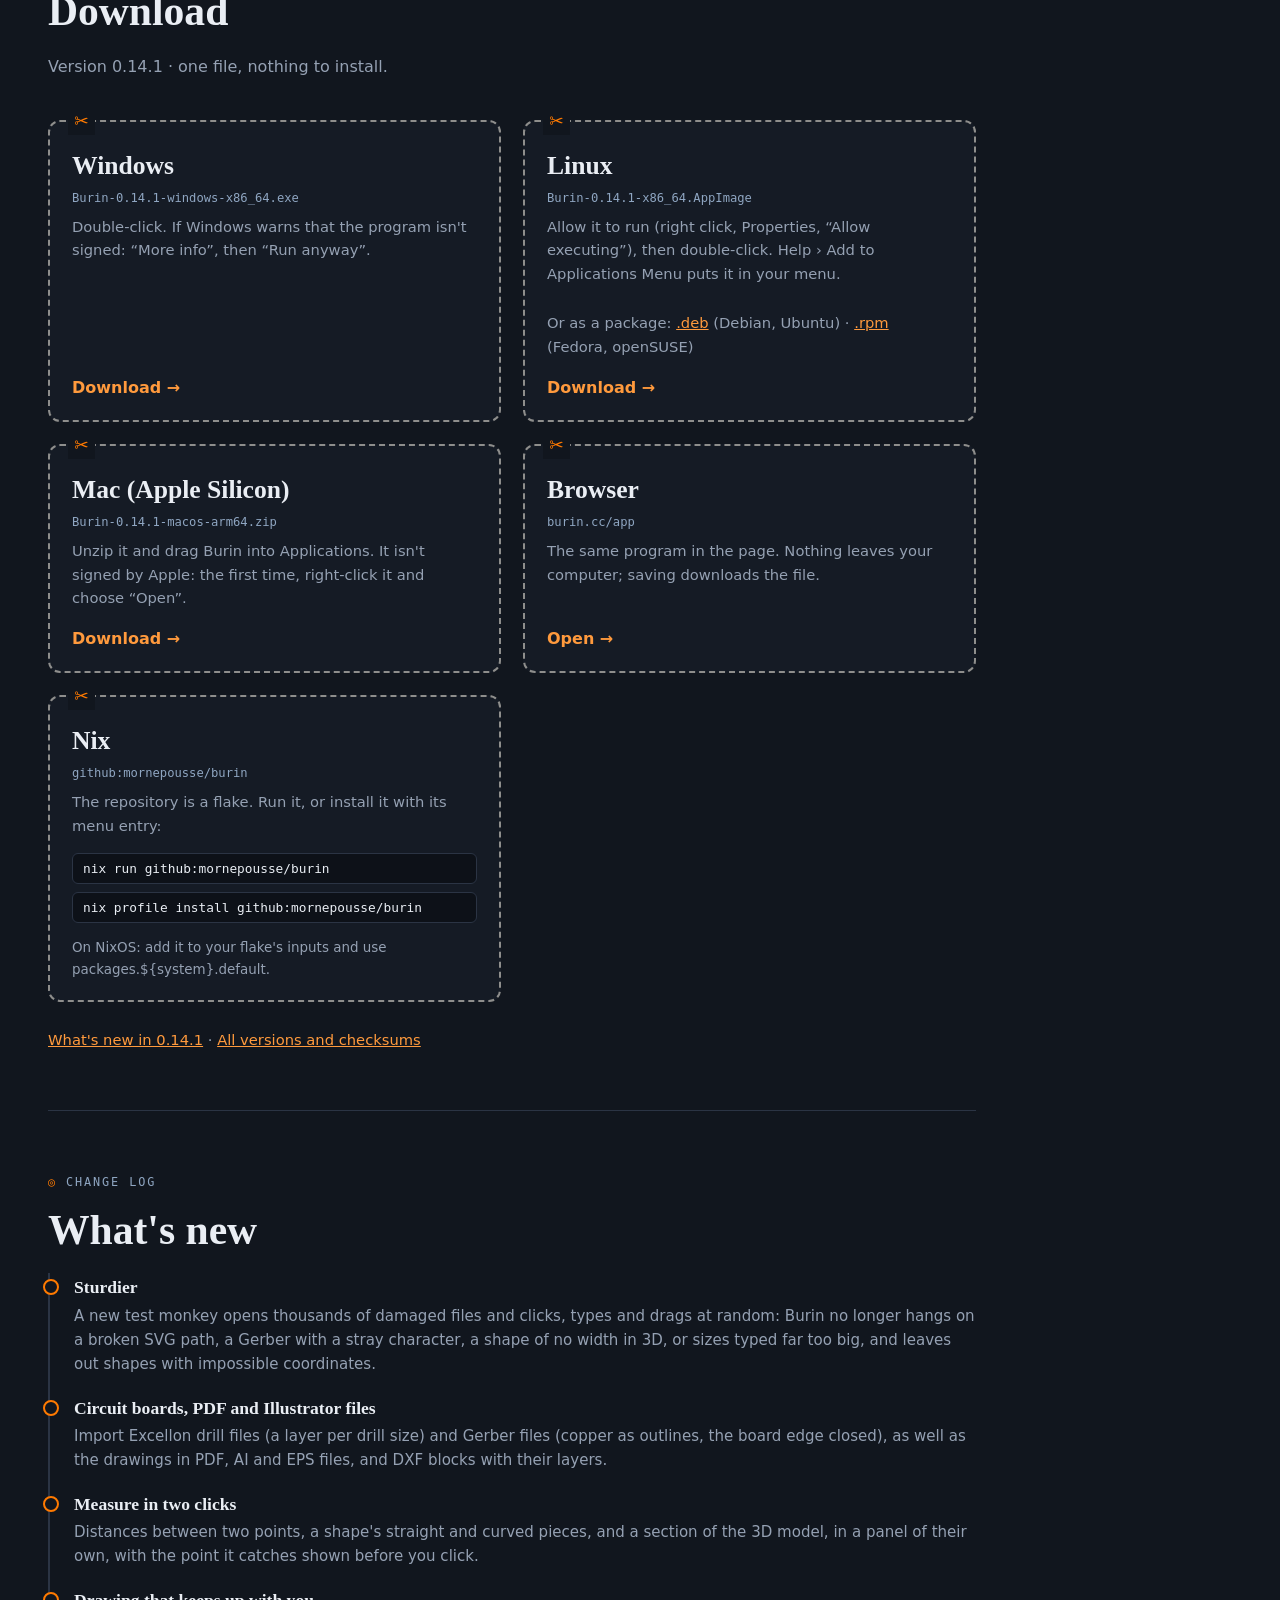
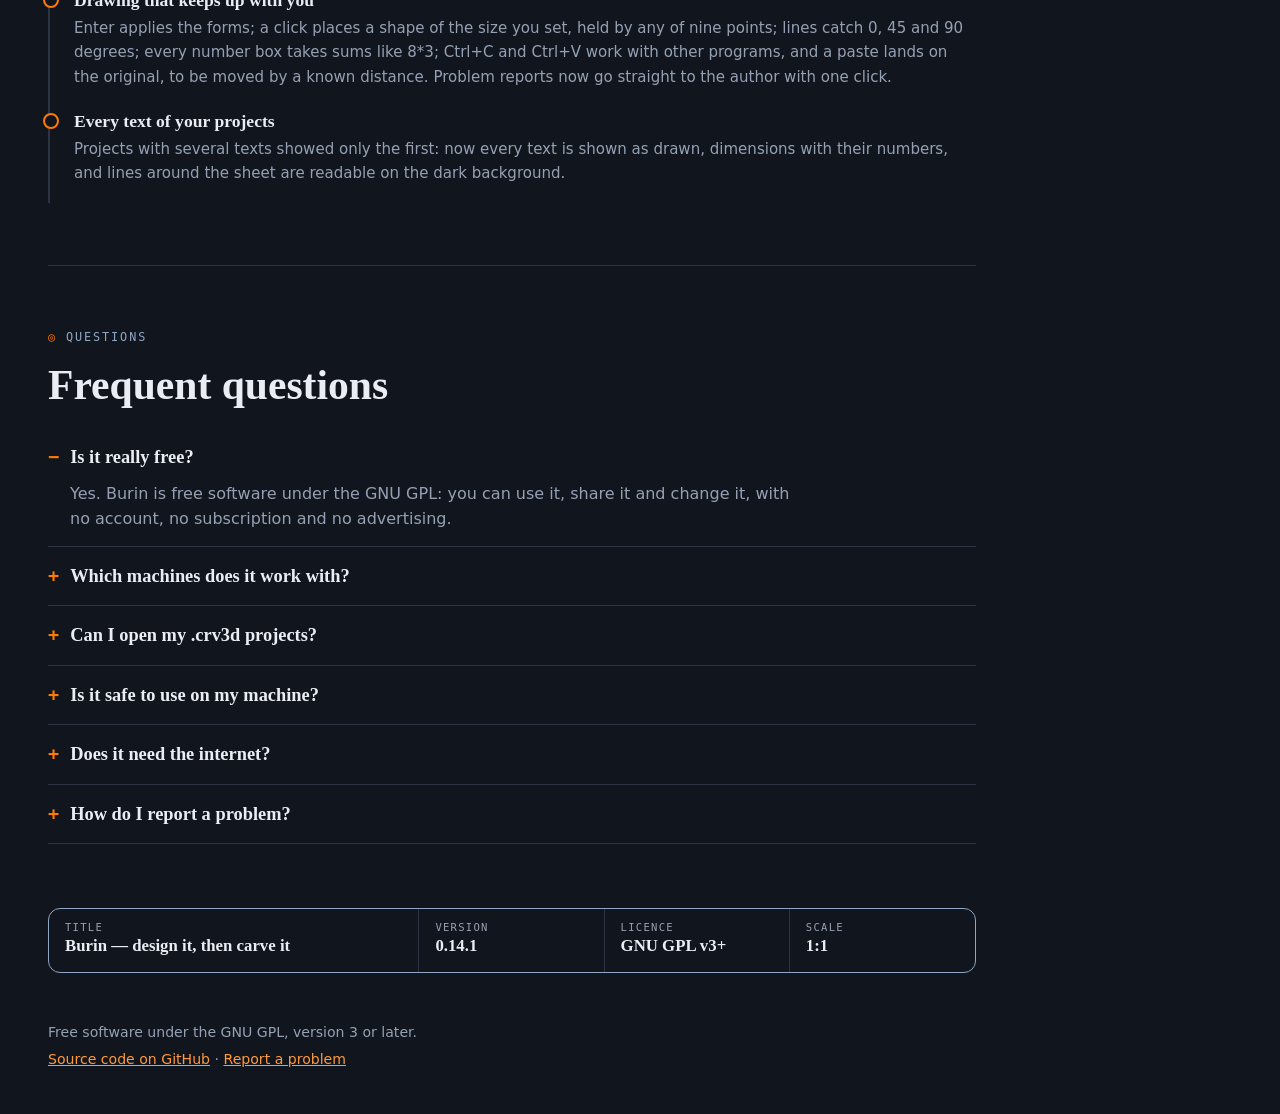
==== commit 6d0e92d2: "Site: which projects it can open Co-Authored-By: Claude Opus 5.5 <noreply@anthropic.com>" ====
--- a/index.html
+++ b/index.html
@@ -76,10 +76,10 @@
     <div class="why">
       <div><h3 data-en="Free and open" data-fr="Libre et gratuit">Free and open</h3><p data-en="Under the GNU GPL: no account, no subscription, no advertising. The code is open to all." data-fr="Sous licence GNU GPL : sans compte, sans abonnement, sans publicité. Le code est ouvert à tous.">Under the GNU GPL: no account, no subscription, no advertising. The code is open to all.</p></div>
       <div><h3 data-en="Offline, and discreet" data-fr="Hors ligne, et discret">Offline, and discreet</h3><p data-en="Everything is worked out on your computer. Nothing is sent unless you send a problem report yourself, and then only the text you read. Looking for a new version at start is up to you." data-fr="Tout est calculé sur votre ordinateur. Rien n&#x27;est envoyé, sauf un rapport de problème que vous envoyez vous-même, et alors seulement le texte que vous avez lu. Chercher une nouvelle version au démarrage, c&#x27;est vous qui choisissez.">Everything is worked out on your computer. Nothing is sent unless you send a problem report yourself, and then only the text you read. Looking for a new version at start is up to you.</p></div>
-      <div><h3 data-en="Your earlier projects" data-fr="Vos projets d&#x27;avant">Your earlier projects</h3><p data-en="Opens .crv3d projects with their shapes, toolpaths, guides and notes, as well as SVG, DXF, STL and pictures." data-fr="Ouvre les projets .crv3d avec leurs formes, parcours, repères et notes, ainsi que SVG, DXF, STL et images.">Opens .crv3d projects with their shapes, toolpaths, guides and notes, as well as SVG, DXF, STL and pictures.</p></div>
+      <div><h3 data-en="Which projects can it open?" data-fr="Quels projets peut-il ouvrir ?">Which projects can it open?</h3><p data-en="Its own .burin projects and .crv3d projects (shapes, toolpaths, guides, notes); SVG, DXF, PDF, Illustrator and EPS drawings; Gerber and Excellon circuit boards; STL models and 3D clipart; PNG, JPG and BMP pictures; other programs&#x27; G-code." data-fr="Ses propres projets .burin et les projets .crv3d (formes, parcours, repères, notes) ; les dessins SVG, DXF, PDF, Illustrator et EPS ; les circuits imprimés Gerber et Excellon ; les modèles STL et le clipart 3D ; les images PNG, JPG et BMP ; le G-code d&#x27;autres logiciels.">Its own .burin projects and .crv3d projects (shapes, toolpaths, guides, notes); SVG, DXF, PDF, Illustrator and EPS drawings; Gerber and Excellon circuit boards; STL models and 3D clipart; PNG, JPG and BMP pictures; other programs' G-code.</p></div>
     </div>
     <div class="flow">
-      <div class="col"><h3 data-en="What it opens" data-fr="Ce qu&#x27;il ouvre">What it opens</h3><div class="chips"><span class="chip hot">.crv3d</span><span class="chip">SVG</span><span class="chip">DXF</span><span class="chip">PDF · AI · EPS</span><span class="chip">Gerber · Excellon</span><span class="chip">STL</span><span class="chip">PNG · JPG</span><span class="chip">G-code</span></div></div>
+      <div class="col"><h3 data-en="What it opens" data-fr="Ce qu&#x27;il ouvre">What it opens</h3><div class="chips"><span class="chip hot">.burin</span><span class="chip">SVG</span><span class="chip">DXF</span><span class="chip">PDF · AI · EPS</span><span class="chip">Gerber · Excellon</span><span class="chip">.crv3d</span><span class="chip">STL</span><span class="chip">PNG · JPG · BMP</span><span class="chip">G-code</span></div></div>
       <div class="arrow">→</div>
       <div class="col"><h3 data-en="What it works out" data-fr="Ce qu&#x27;il calcule">What it works out</h3><div class="chips"><span class="chip" data-en="profile" data-fr="contour">profile</span><span class="chip" data-en="pocket" data-fr="poche">pocket</span><span class="chip" data-en="drilling" data-fr="perçage">drilling</span><span class="chip" data-en="V-carving" data-fr="gravure en V">V-carving</span><span class="chip" data-en="3D roughing" data-fr="ébauche 3D">3D roughing</span><span class="chip" data-en="3D finishing" data-fr="finition 3D">3D finishing</span><span class="chip" data-en="adaptive clearing" data-fr="vidage adaptatif">adaptive clearing</span></div></div>
       <div class="arrow">→</div>
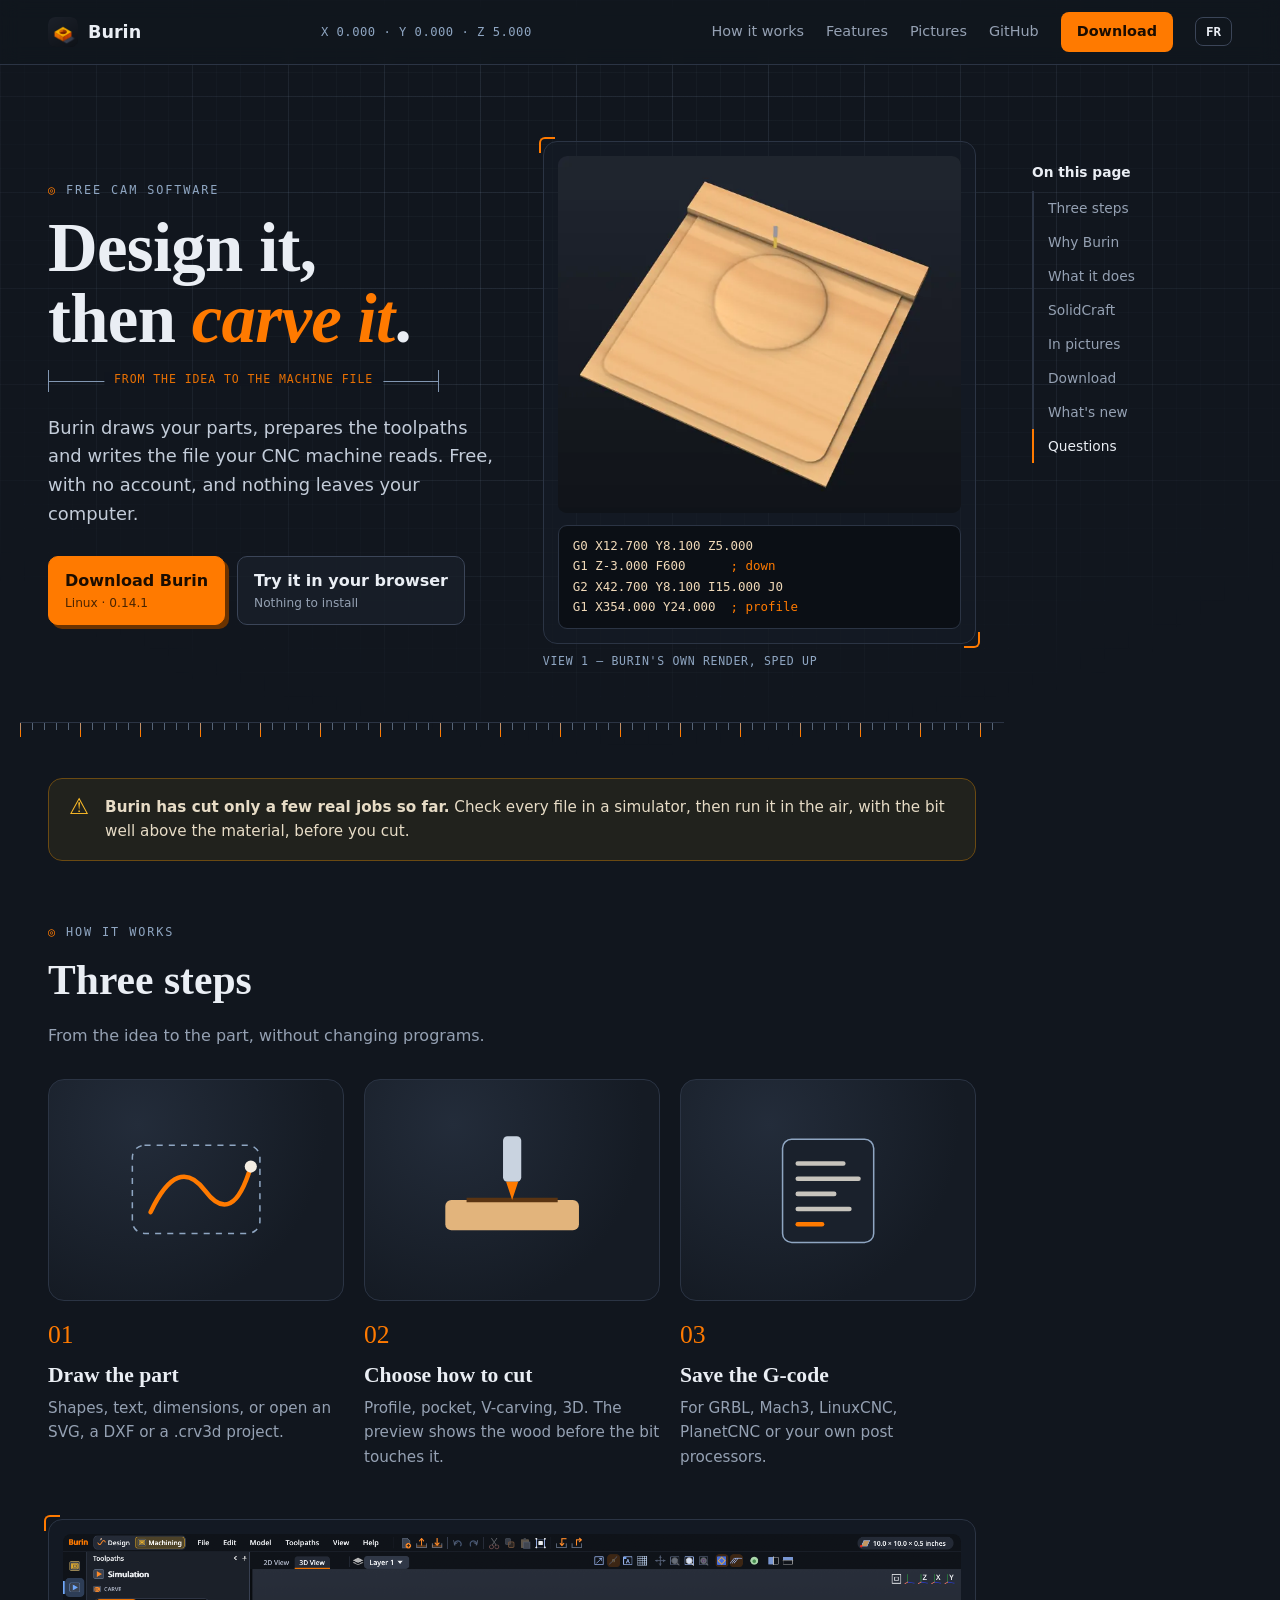
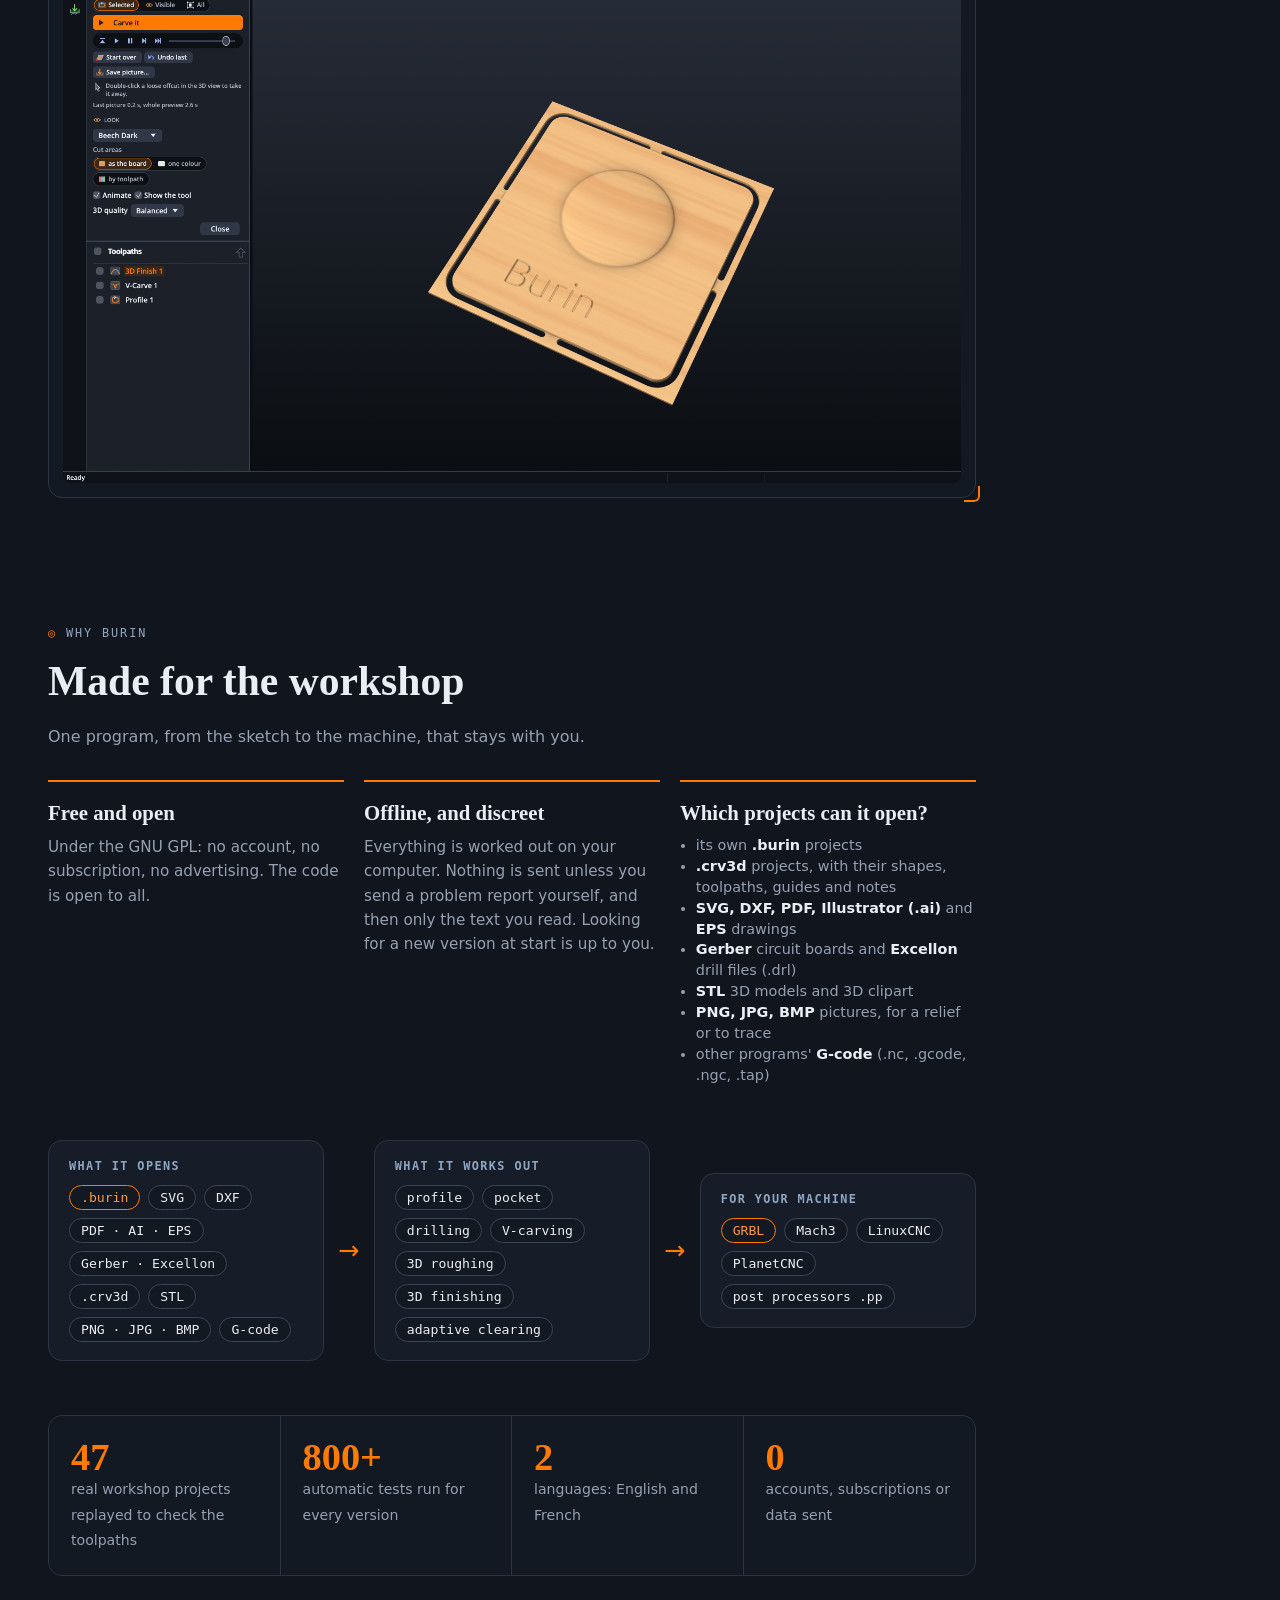
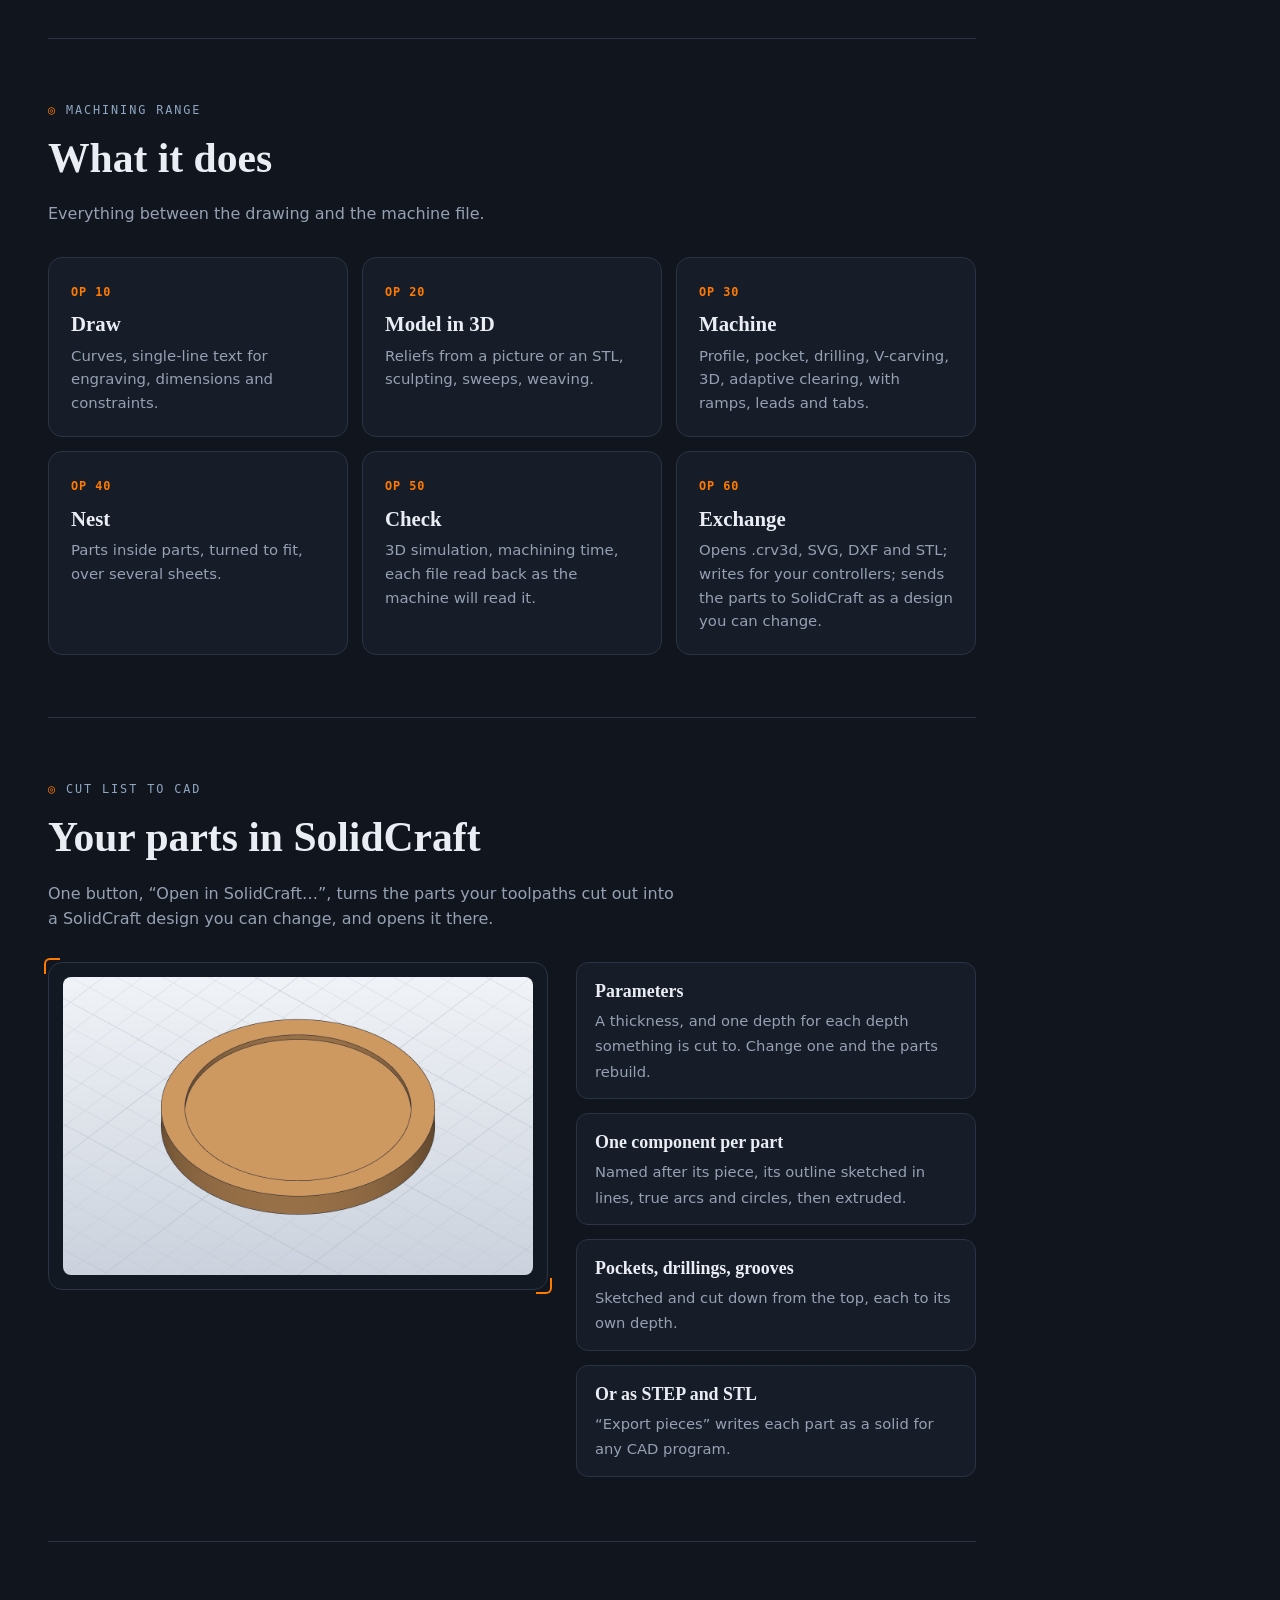
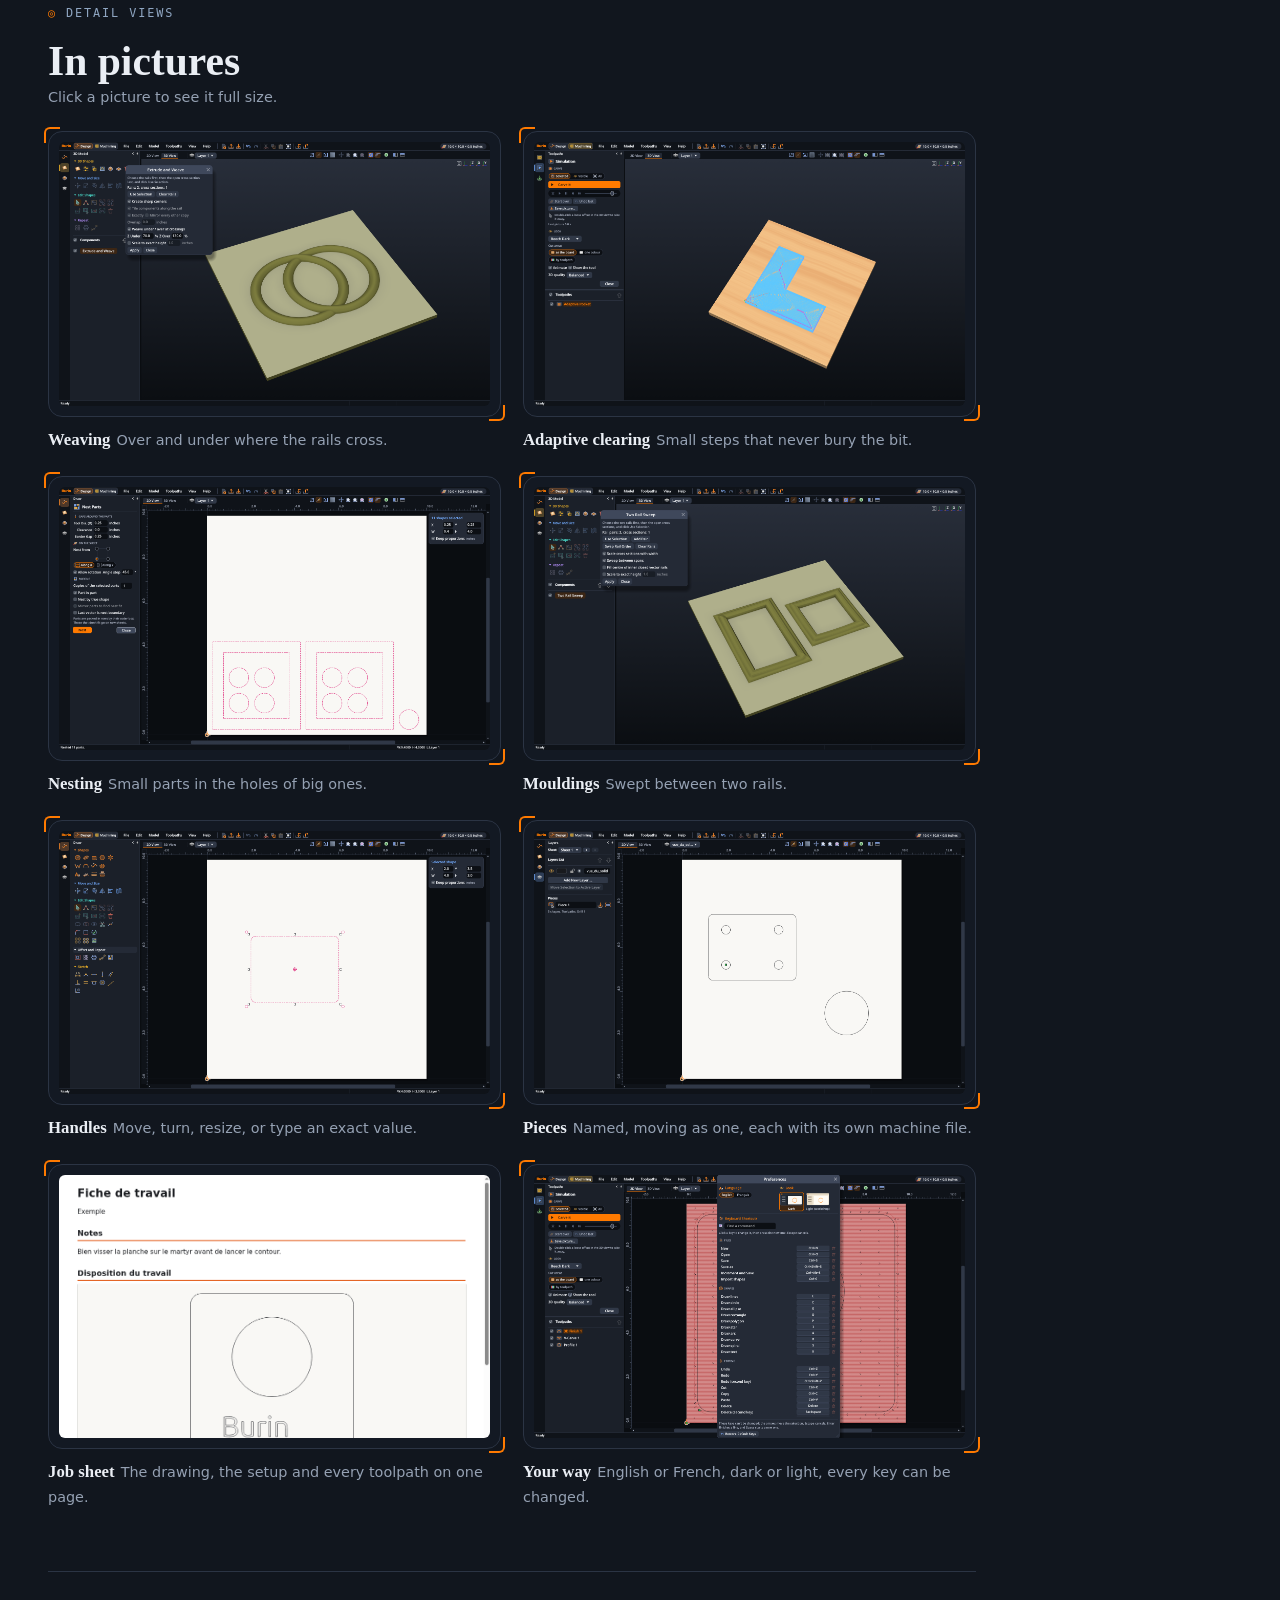
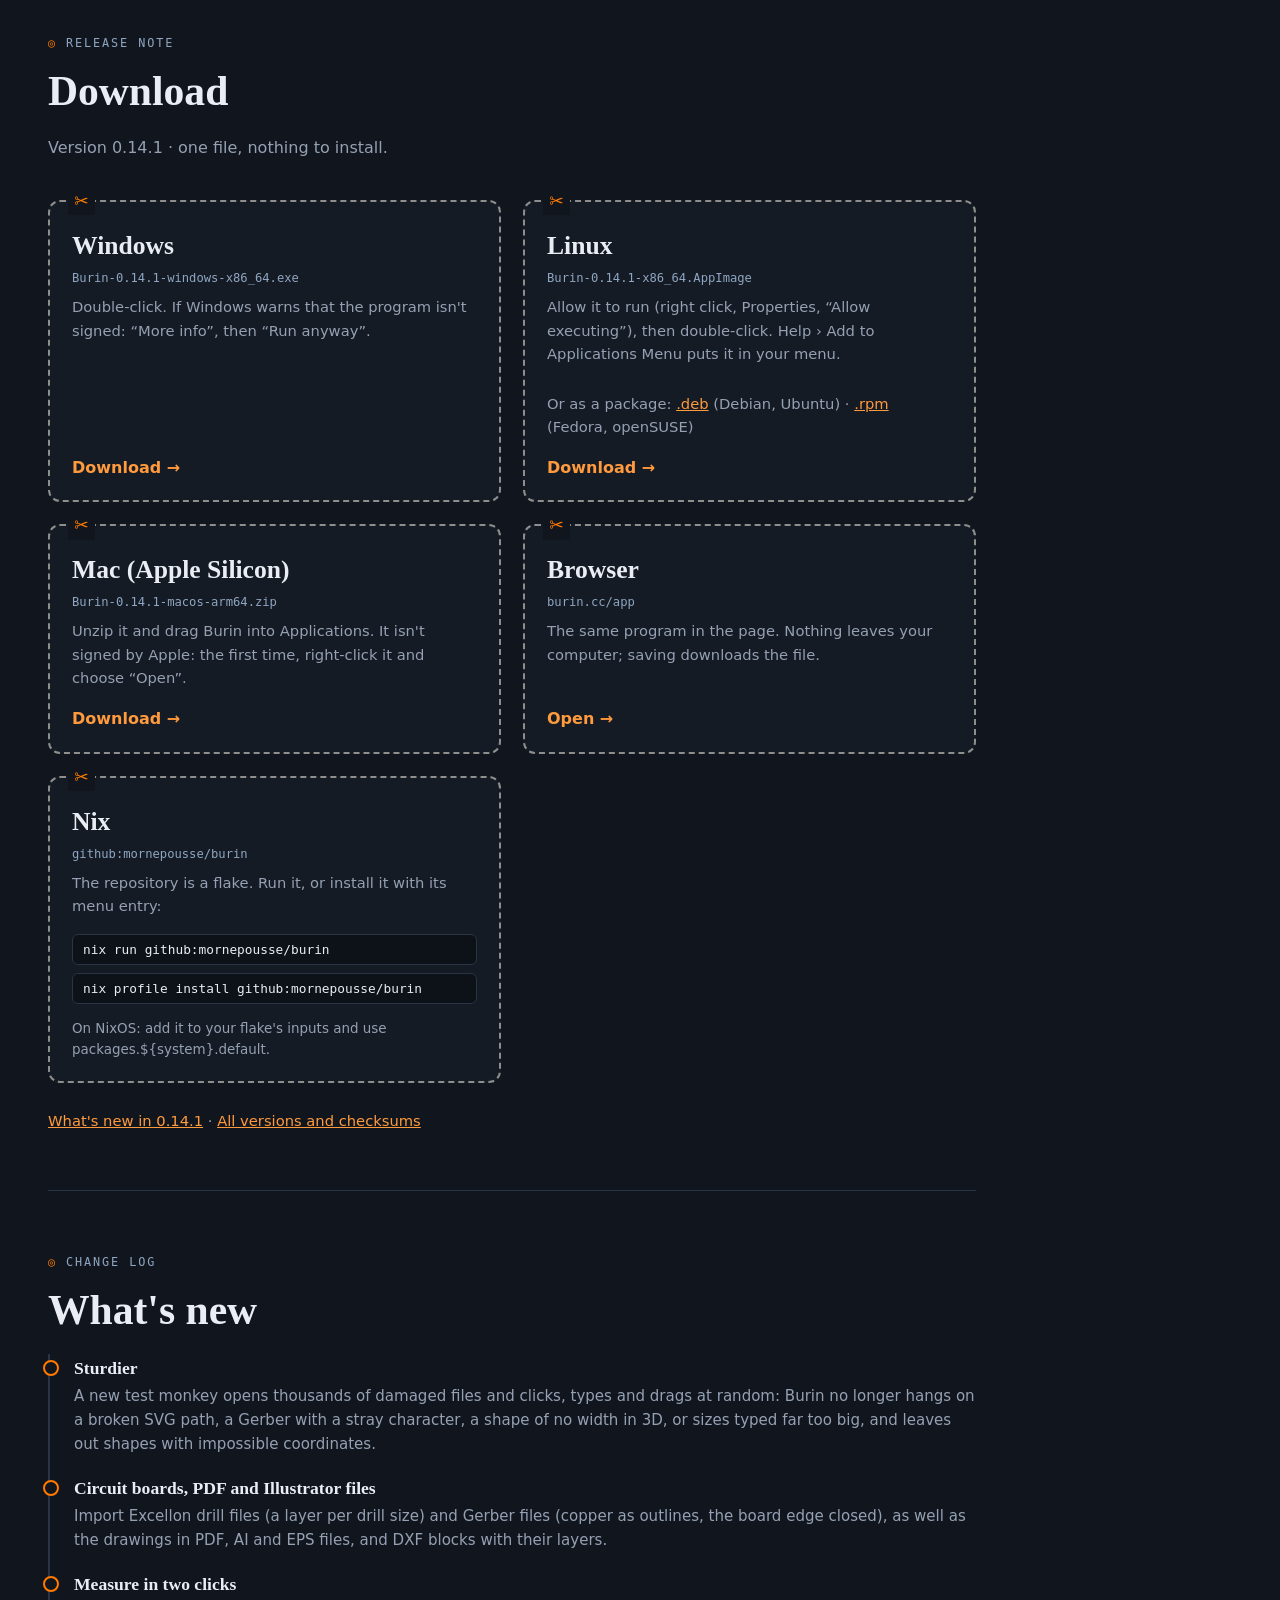
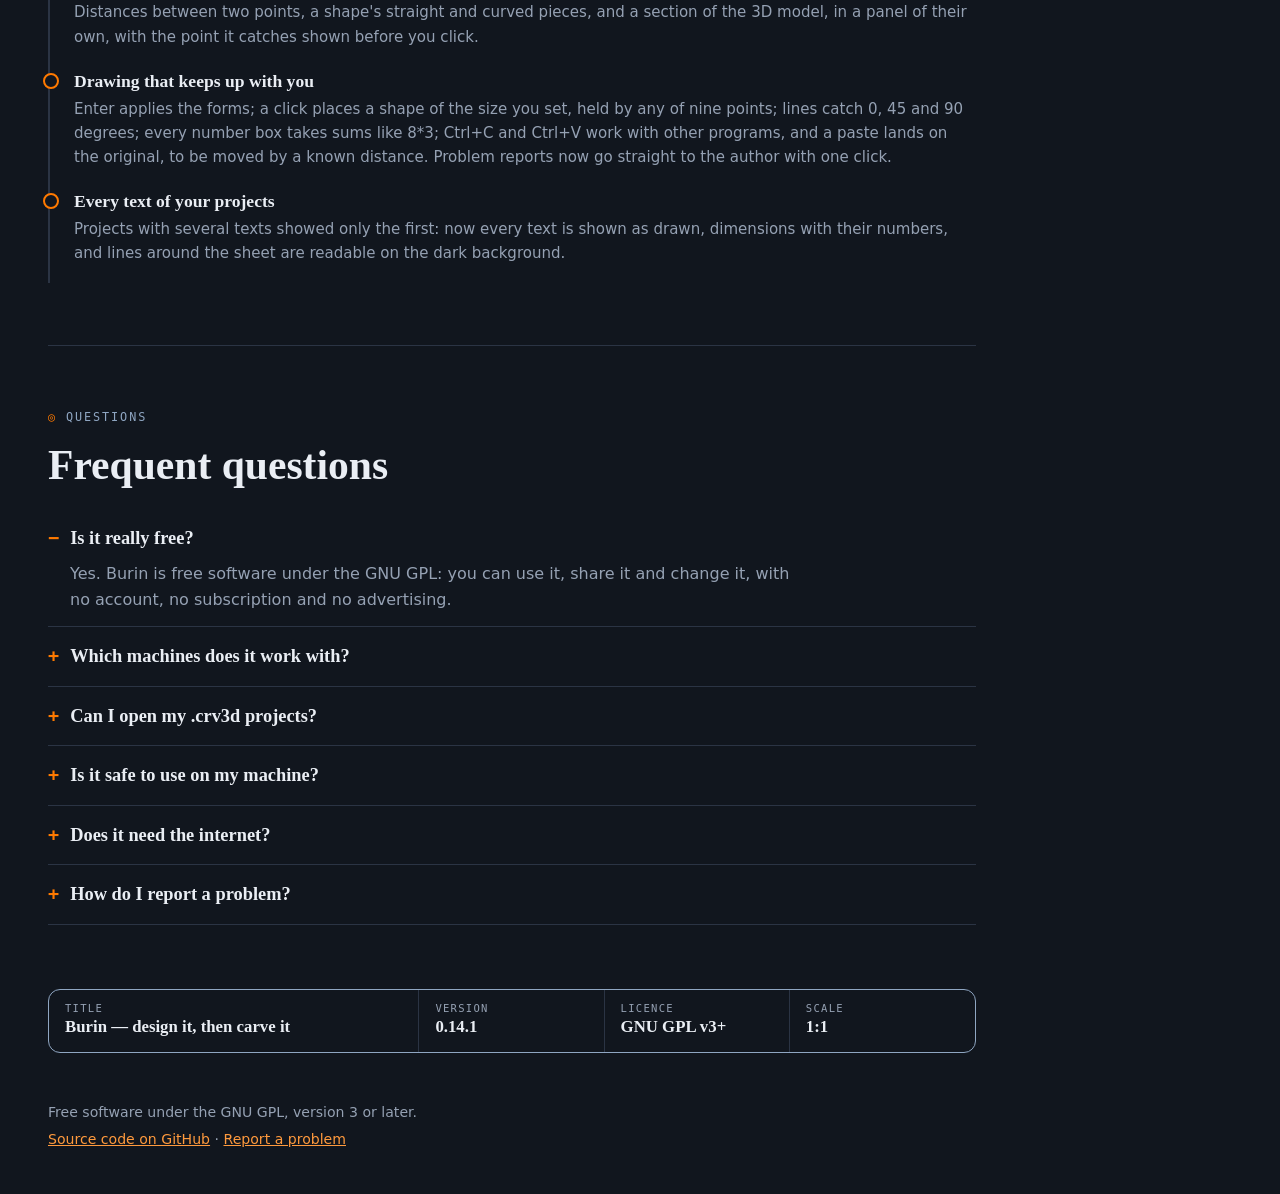
==== commit 1b871861: "Site: what Burin opens, as a list Co-Authored-By: Claude Opus 5.5 <noreply@anthropic.com>" ====
--- a/index.html
+++ b/index.html
@@ -14,7 +14,7 @@
 <meta property="og:image" content="https://burin.cc/docs/apercu-3d.png">
 <meta name="twitter:card" content="summary_large_image">
 <meta name="theme-color" content="#11161e">
-<link rel="stylesheet" href="style.css?v=8fcd28087666">
+<link rel="stylesheet" href="style.css?v=781ff0be940b">
 </head>
 <body>
 <header><div class="in">
@@ -76,7 +76,7 @@
     <div class="why">
       <div><h3 data-en="Free and open" data-fr="Libre et gratuit">Free and open</h3><p data-en="Under the GNU GPL: no account, no subscription, no advertising. The code is open to all." data-fr="Sous licence GNU GPL : sans compte, sans abonnement, sans publicité. Le code est ouvert à tous.">Under the GNU GPL: no account, no subscription, no advertising. The code is open to all.</p></div>
       <div><h3 data-en="Offline, and discreet" data-fr="Hors ligne, et discret">Offline, and discreet</h3><p data-en="Everything is worked out on your computer. Nothing is sent unless you send a problem report yourself, and then only the text you read. Looking for a new version at start is up to you." data-fr="Tout est calculé sur votre ordinateur. Rien n&#x27;est envoyé, sauf un rapport de problème que vous envoyez vous-même, et alors seulement le texte que vous avez lu. Chercher une nouvelle version au démarrage, c&#x27;est vous qui choisissez.">Everything is worked out on your computer. Nothing is sent unless you send a problem report yourself, and then only the text you read. Looking for a new version at start is up to you.</p></div>
-      <div><h3 data-en="Which projects can it open?" data-fr="Quels projets peut-il ouvrir ?">Which projects can it open?</h3><p data-en="Its own .burin projects and .crv3d projects (shapes, toolpaths, guides, notes); SVG, DXF, PDF, Illustrator and EPS drawings; Gerber and Excellon circuit boards; STL models and 3D clipart; PNG, JPG and BMP pictures; other programs&#x27; G-code." data-fr="Ses propres projets .burin et les projets .crv3d (formes, parcours, repères, notes) ; les dessins SVG, DXF, PDF, Illustrator et EPS ; les circuits imprimés Gerber et Excellon ; les modèles STL et le clipart 3D ; les images PNG, JPG et BMP ; le G-code d&#x27;autres logiciels.">Its own .burin projects and .crv3d projects (shapes, toolpaths, guides, notes); SVG, DXF, PDF, Illustrator and EPS drawings; Gerber and Excellon circuit boards; STL models and 3D clipart; PNG, JPG and BMP pictures; other programs' G-code.</p></div>
+      <div><h3 data-en="Which projects can it open?" data-fr="Quels projets peut-il ouvrir ?">Which projects can it open?</h3><ul class="opens"><li data-en="its own &lt;b&gt;.burin&lt;/b&gt; projects" data-fr="ses propres projets &lt;b&gt;.burin&lt;/b&gt;">its own <b>.burin</b> projects</li><li data-en="&lt;b&gt;.crv3d&lt;/b&gt; projects, with their shapes, toolpaths, guides and notes" data-fr="les projets &lt;b&gt;.crv3d&lt;/b&gt;, avec leurs formes, parcours, repères et notes"><b>.crv3d</b> projects, with their shapes, toolpaths, guides and notes</li><li data-en="&lt;b&gt;SVG, DXF, PDF, Illustrator (.ai)&lt;/b&gt; and &lt;b&gt;EPS&lt;/b&gt; drawings" data-fr="les dessins &lt;b&gt;SVG, DXF, PDF, Illustrator (.ai)&lt;/b&gt; et &lt;b&gt;EPS&lt;/b&gt;"><b>SVG, DXF, PDF, Illustrator (.ai)</b> and <b>EPS</b> drawings</li><li data-en="&lt;b&gt;Gerber&lt;/b&gt; circuit boards and &lt;b&gt;Excellon&lt;/b&gt; drill files (.drl)" data-fr="les circuits imprimés &lt;b&gt;Gerber&lt;/b&gt; et les perçages &lt;b&gt;Excellon&lt;/b&gt; (.drl)"><b>Gerber</b> circuit boards and <b>Excellon</b> drill files (.drl)</li><li data-en="&lt;b&gt;STL&lt;/b&gt; 3D models and 3D clipart" data-fr="les modèles 3D &lt;b&gt;STL&lt;/b&gt; et le clipart 3D"><b>STL</b> 3D models and 3D clipart</li><li data-en="&lt;b&gt;PNG, JPG, BMP&lt;/b&gt; pictures, for a relief or to trace" data-fr="les images &lt;b&gt;PNG, JPG, BMP&lt;/b&gt;, pour un relief ou une vectorisation"><b>PNG, JPG, BMP</b> pictures, for a relief or to trace</li><li data-en="other programs&#x27; &lt;b&gt;G-code&lt;/b&gt; (.nc, .gcode, .ngc, .tap)" data-fr="le &lt;b&gt;G-code&lt;/b&gt; d&#x27;autres logiciels (.nc, .gcode, .ngc, .tap)">other programs' <b>G-code</b> (.nc, .gcode, .ngc, .tap)</li></ul></div>
     </div>
     <div class="flow">
       <div class="col"><h3 data-en="What it opens" data-fr="Ce qu&#x27;il ouvre">What it opens</h3><div class="chips"><span class="chip hot">.burin</span><span class="chip">SVG</span><span class="chip">DXF</span><span class="chip">PDF · AI · EPS</span><span class="chip">Gerber · Excellon</span><span class="chip">.crv3d</span><span class="chip">STL</span><span class="chip">PNG · JPG · BMP</span><span class="chip">G-code</span></div></div>
@@ -209,10 +209,11 @@
   const ua = navigator.userAgent;
   const main = document.getElementById("main-download");
   const detail = document.getElementById("main-detail");
-  const pick = /Windows/.test(ua) ? "win" : /Linux/.test(ua) && !/Android/.test(ua) ? "linux" : null;
+  const pick = /Windows/.test(ua) ? "win" : /Linux/.test(ua) && !/Android/.test(ua) ? "linux" : /Macintosh/.test(ua) && !/iPhone|iPad/.test(ua) ? "mac" : null;
+  const named = { win: "Windows", linux: "Linux", mac: "Mac (Apple Silicon)" };
   if (pick) {
     main.href = document.getElementById(pick).href;
-    detail.textContent = (pick === "win" ? "Windows" : "Linux") + " · 0.14.1";
+    detail.textContent = named[pick] + " · 0.14.1";
   }
   // English or French, as asked or as the browser prefers.
   const button = document.getElementById("lang");
@@ -228,7 +229,7 @@
       img.alt = lang === "fr" ? img.dataset.altFr : img.dataset.altEn;
     }
     button.textContent = lang === "fr" ? "EN" : "FR";
-    if (pick) detail.textContent = (pick === "win" ? "Windows" : "Linux") + " · 0.14.1";
+    if (pick) detail.textContent = named[pick] + " · 0.14.1";
   }
   button.addEventListener("click", () => { show(lang === "fr" ? "en" : "fr"); localStorage.setItem("burin-lang", lang); });
   show(lang);
--- a/style.css
+++ b/style.css
@@ -123,6 +123,8 @@
 .why div { border-top: 2px solid var(--orange); padding-top: 14px; }
 .why h3 { font-family: var(--serif); font-size: 1.3rem; margin: 0 0 6px; font-weight: 600; }
 .why p { margin: 0; color: var(--muted); font-size: .95rem; }
+.why ul.opens { margin: 0; padding-left: 1.1em; color: var(--muted); font-size: .9rem; line-height: 1.45; }
+.why ul.opens b { color: var(--text); font-weight: 600; }
 .flow { display: grid; grid-template-columns: 1fr auto 1fr auto 1fr; gap: 14px; align-items: center; padding-bottom: 54px; }
 .flow .col { background: rgba(26,33,44,.75); border: 1px solid var(--line); border-radius: 14px; padding: 18px 20px; min-height: 150px; }
 .flow .col h3 { font: 700 .74rem var(--mono); color: var(--plan); letter-spacing: .12em; text-transform: uppercase; margin: 0 0 12px; }
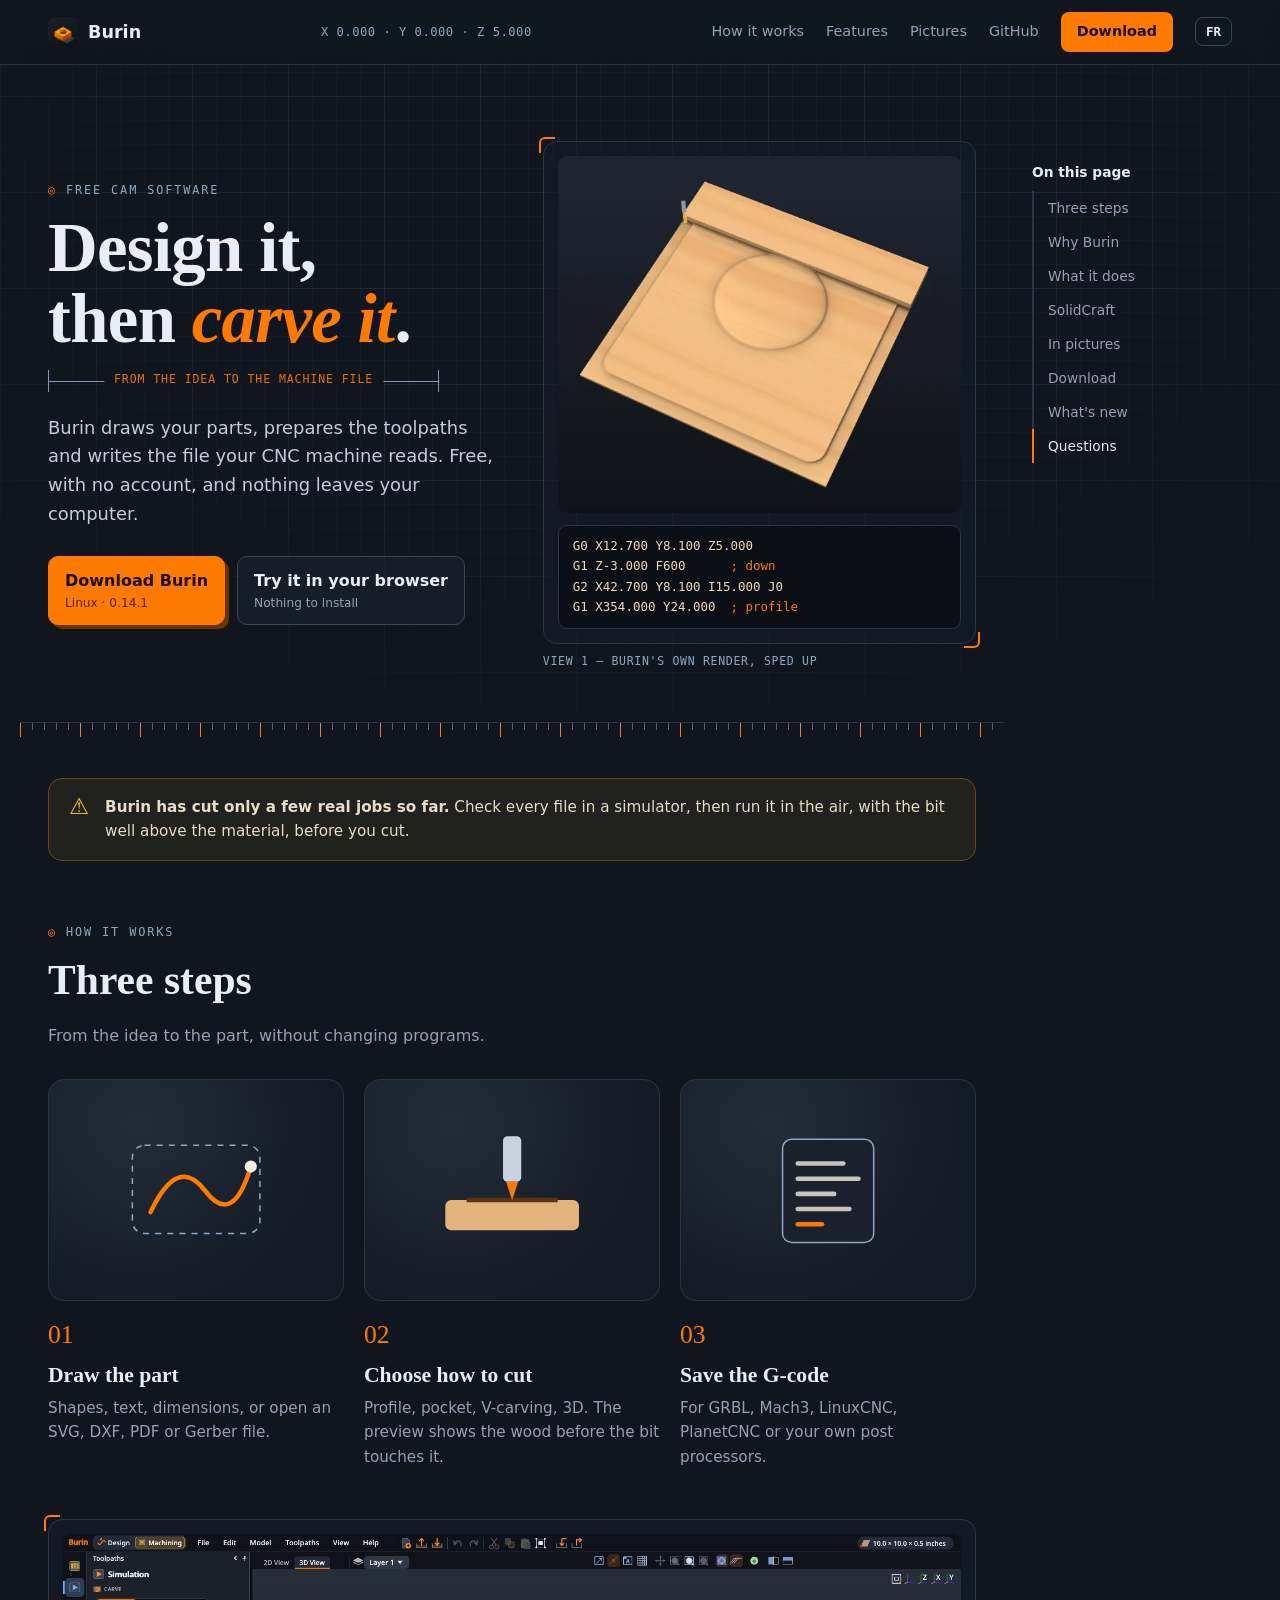
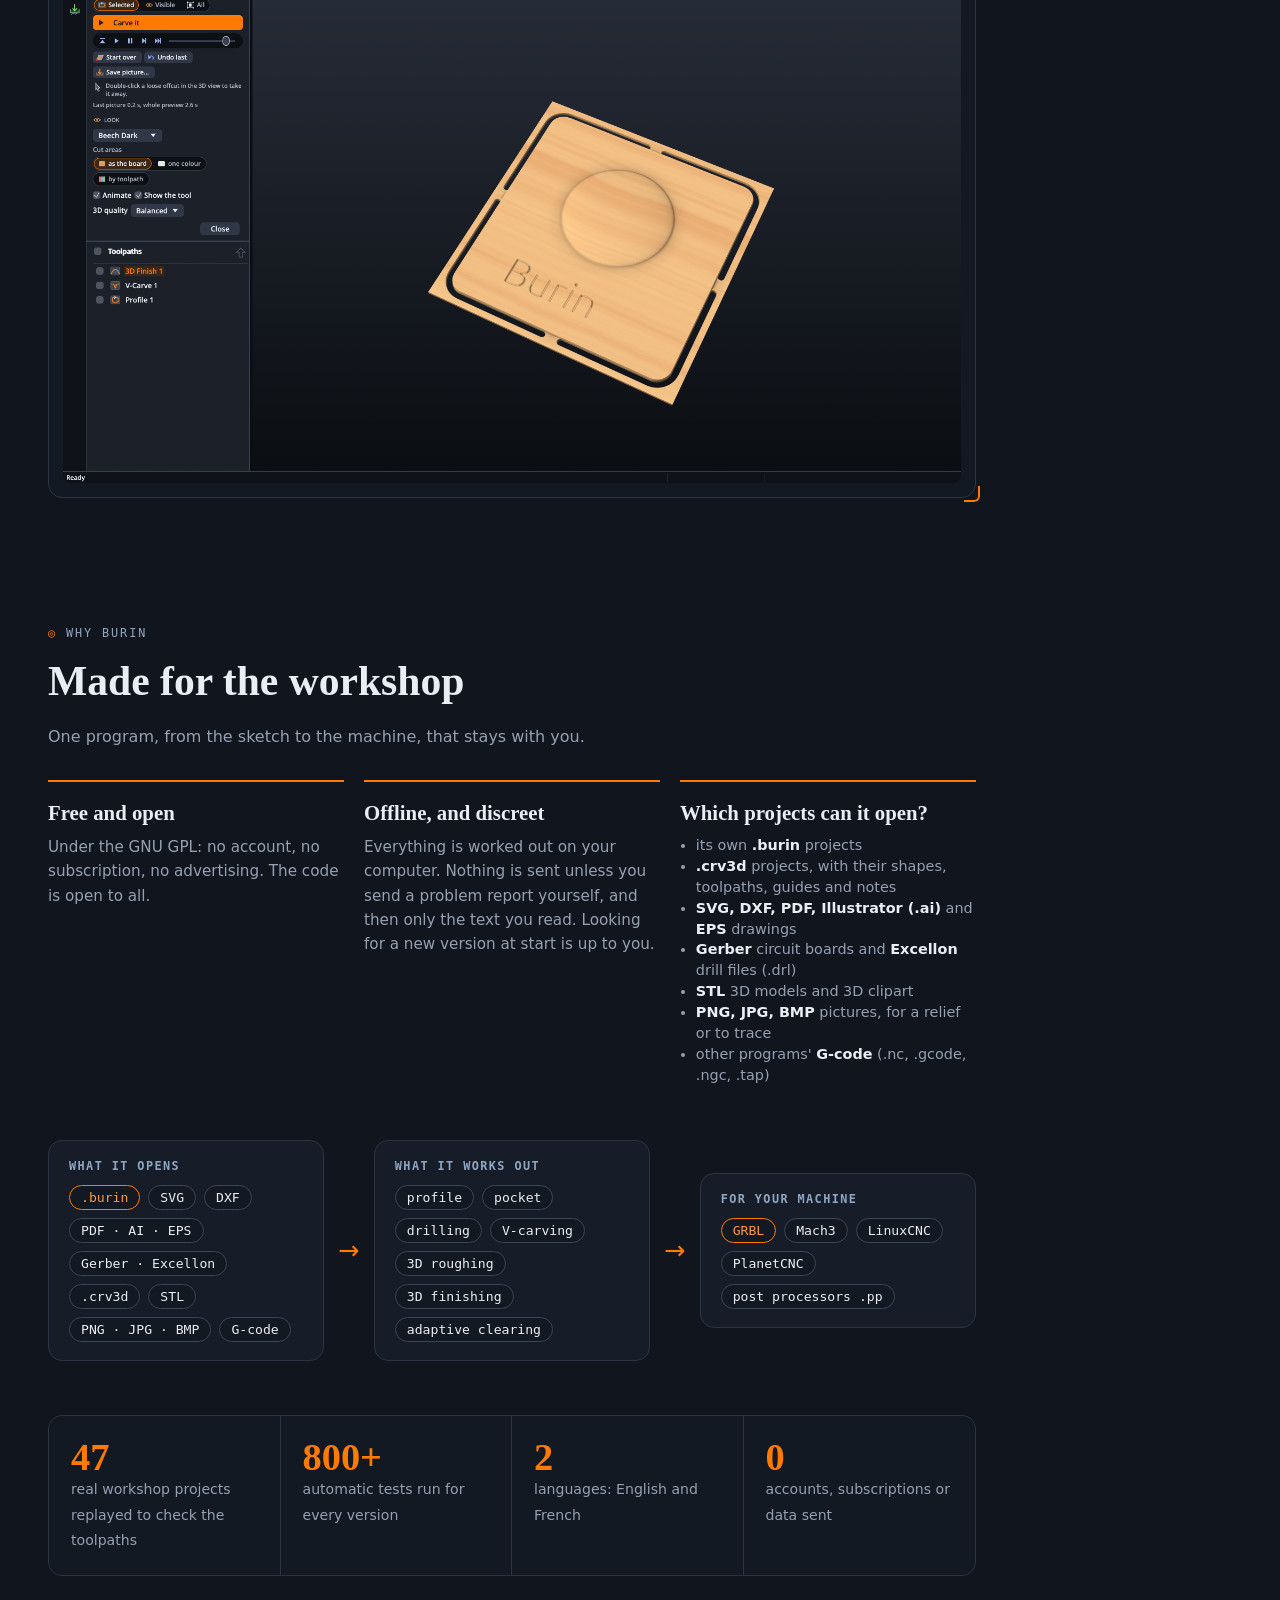
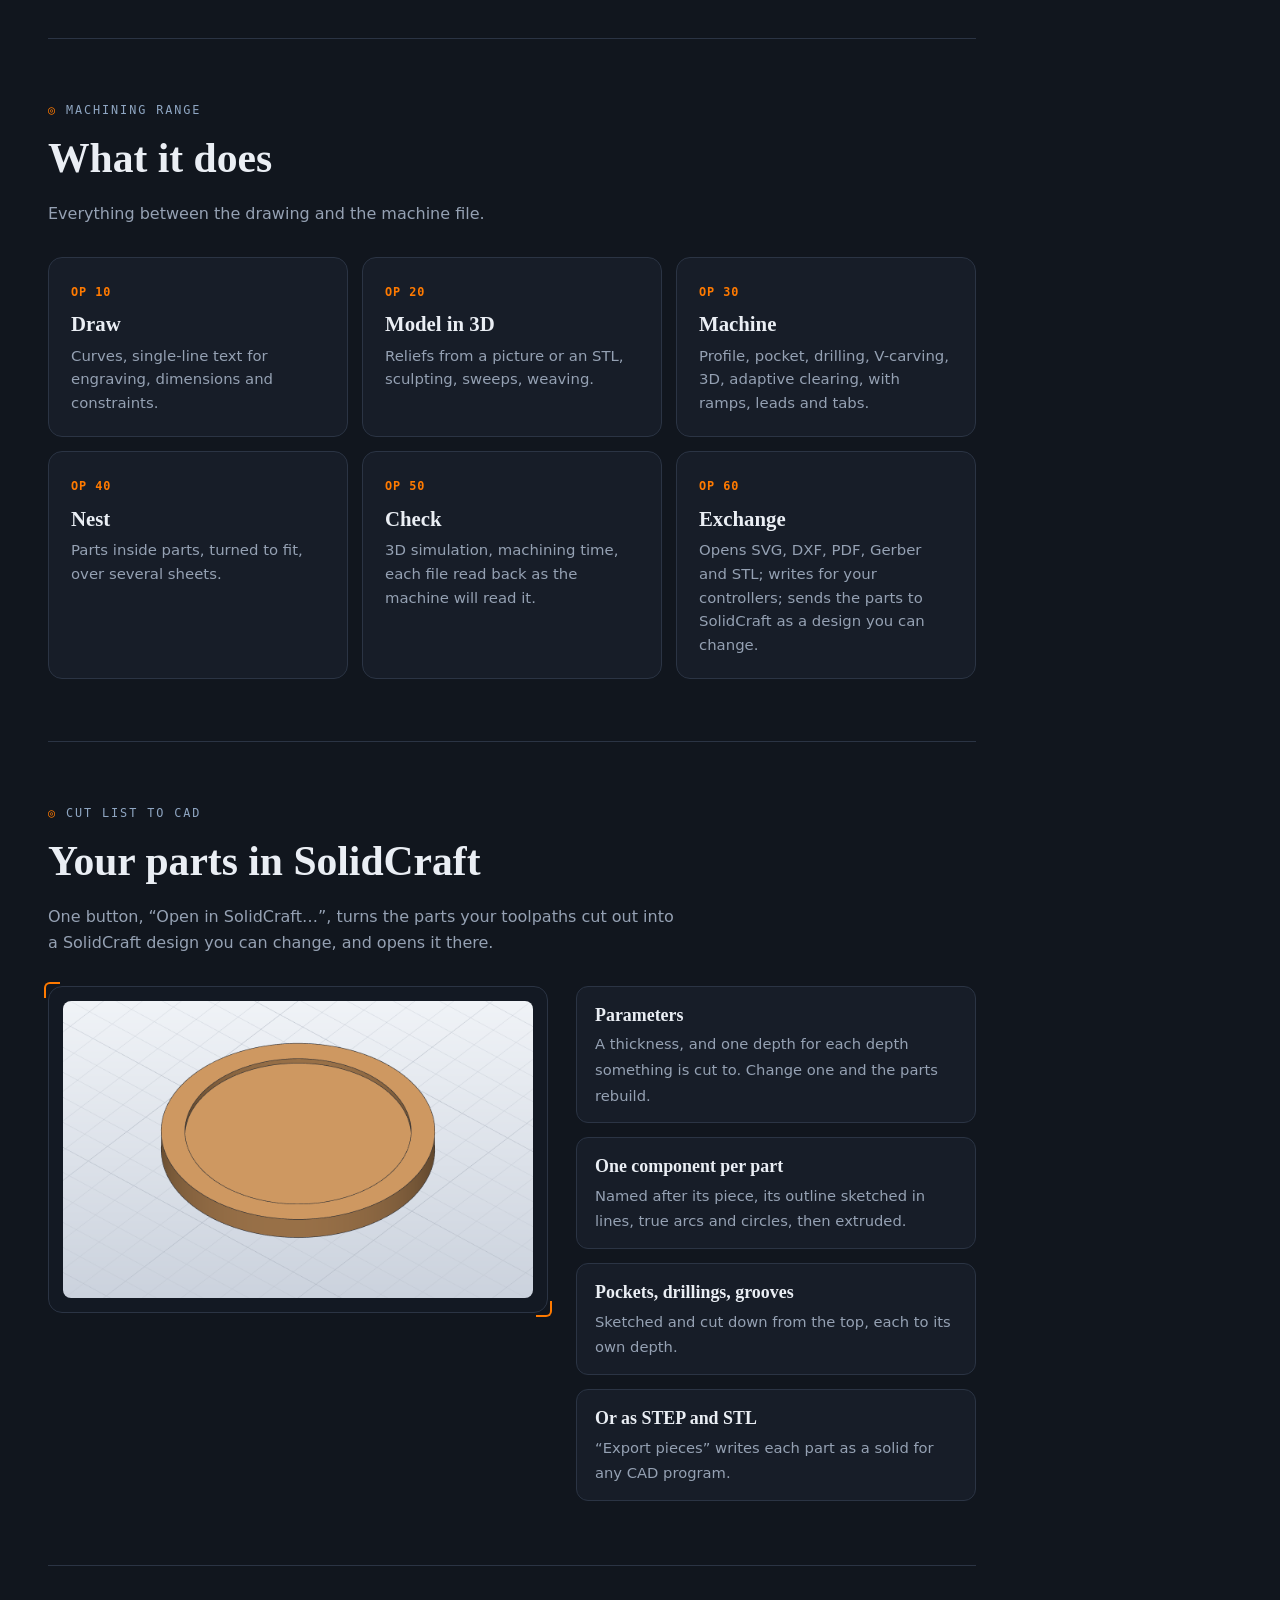
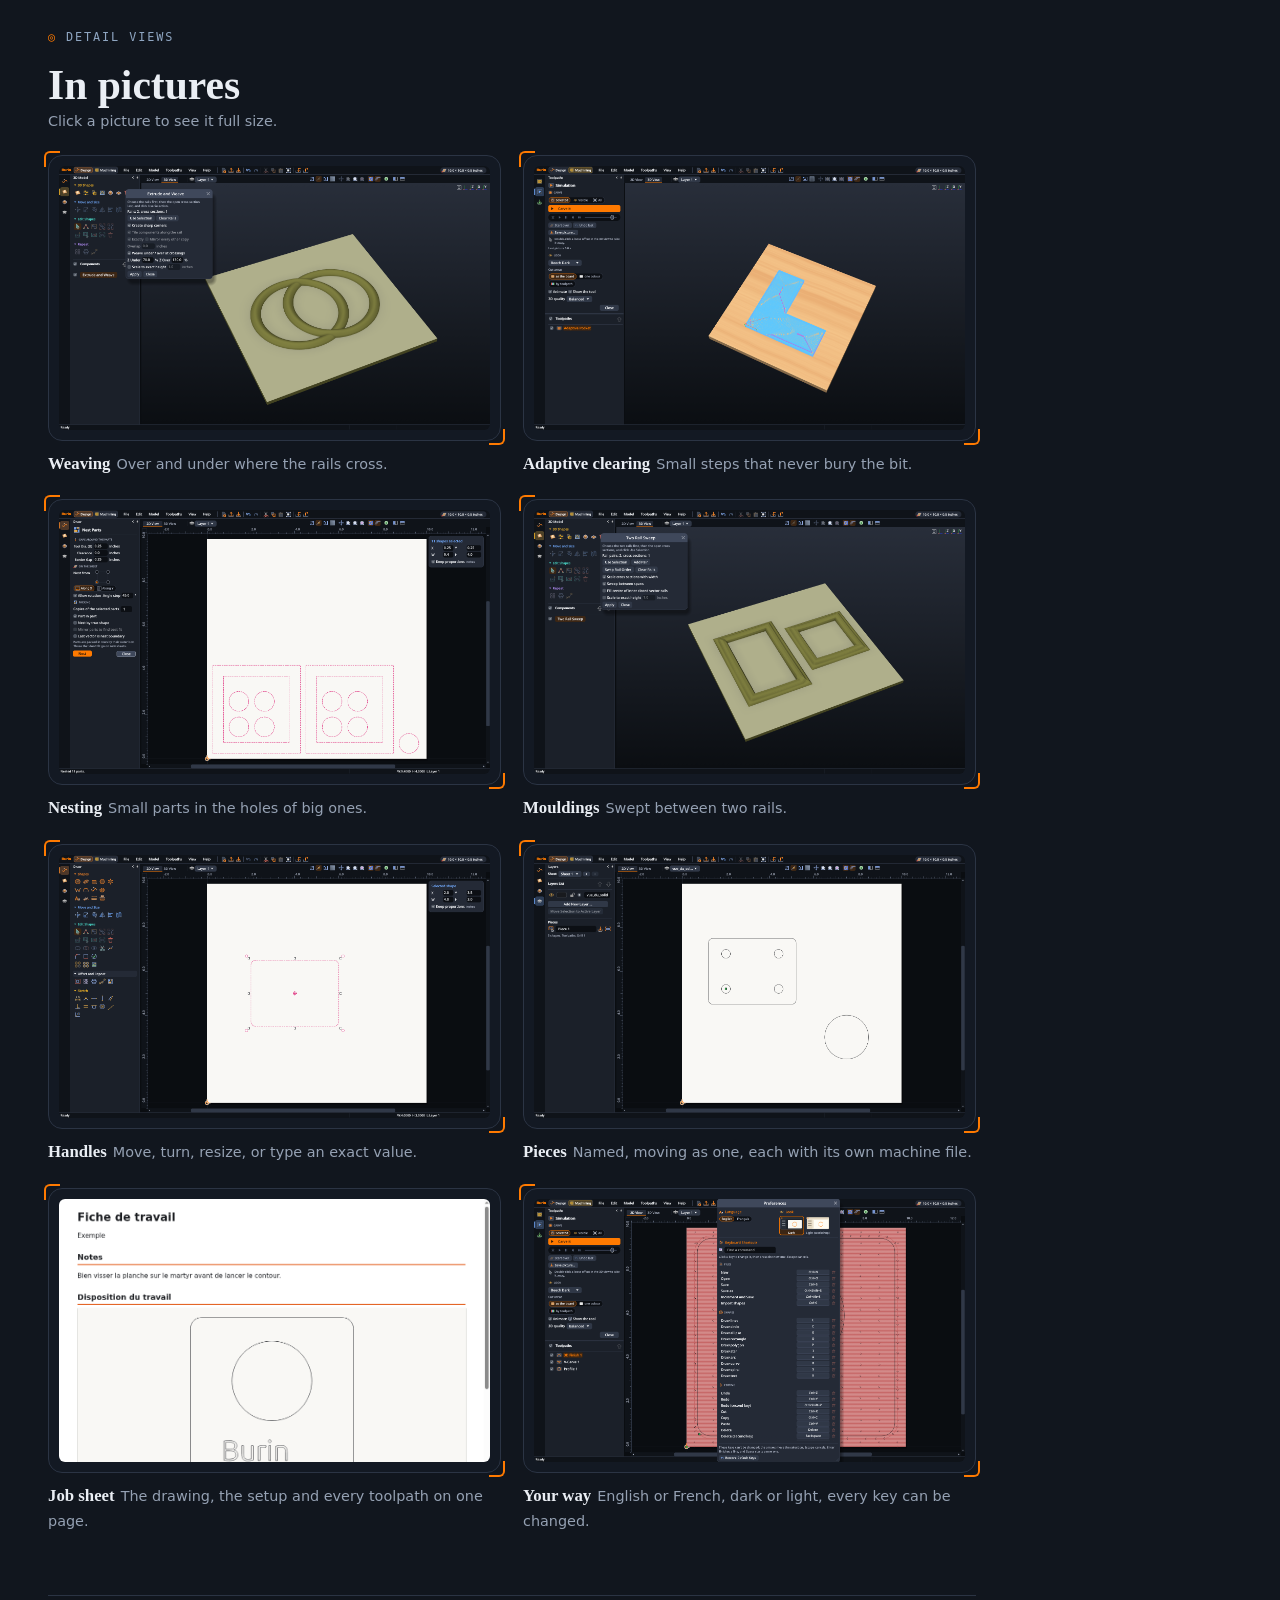
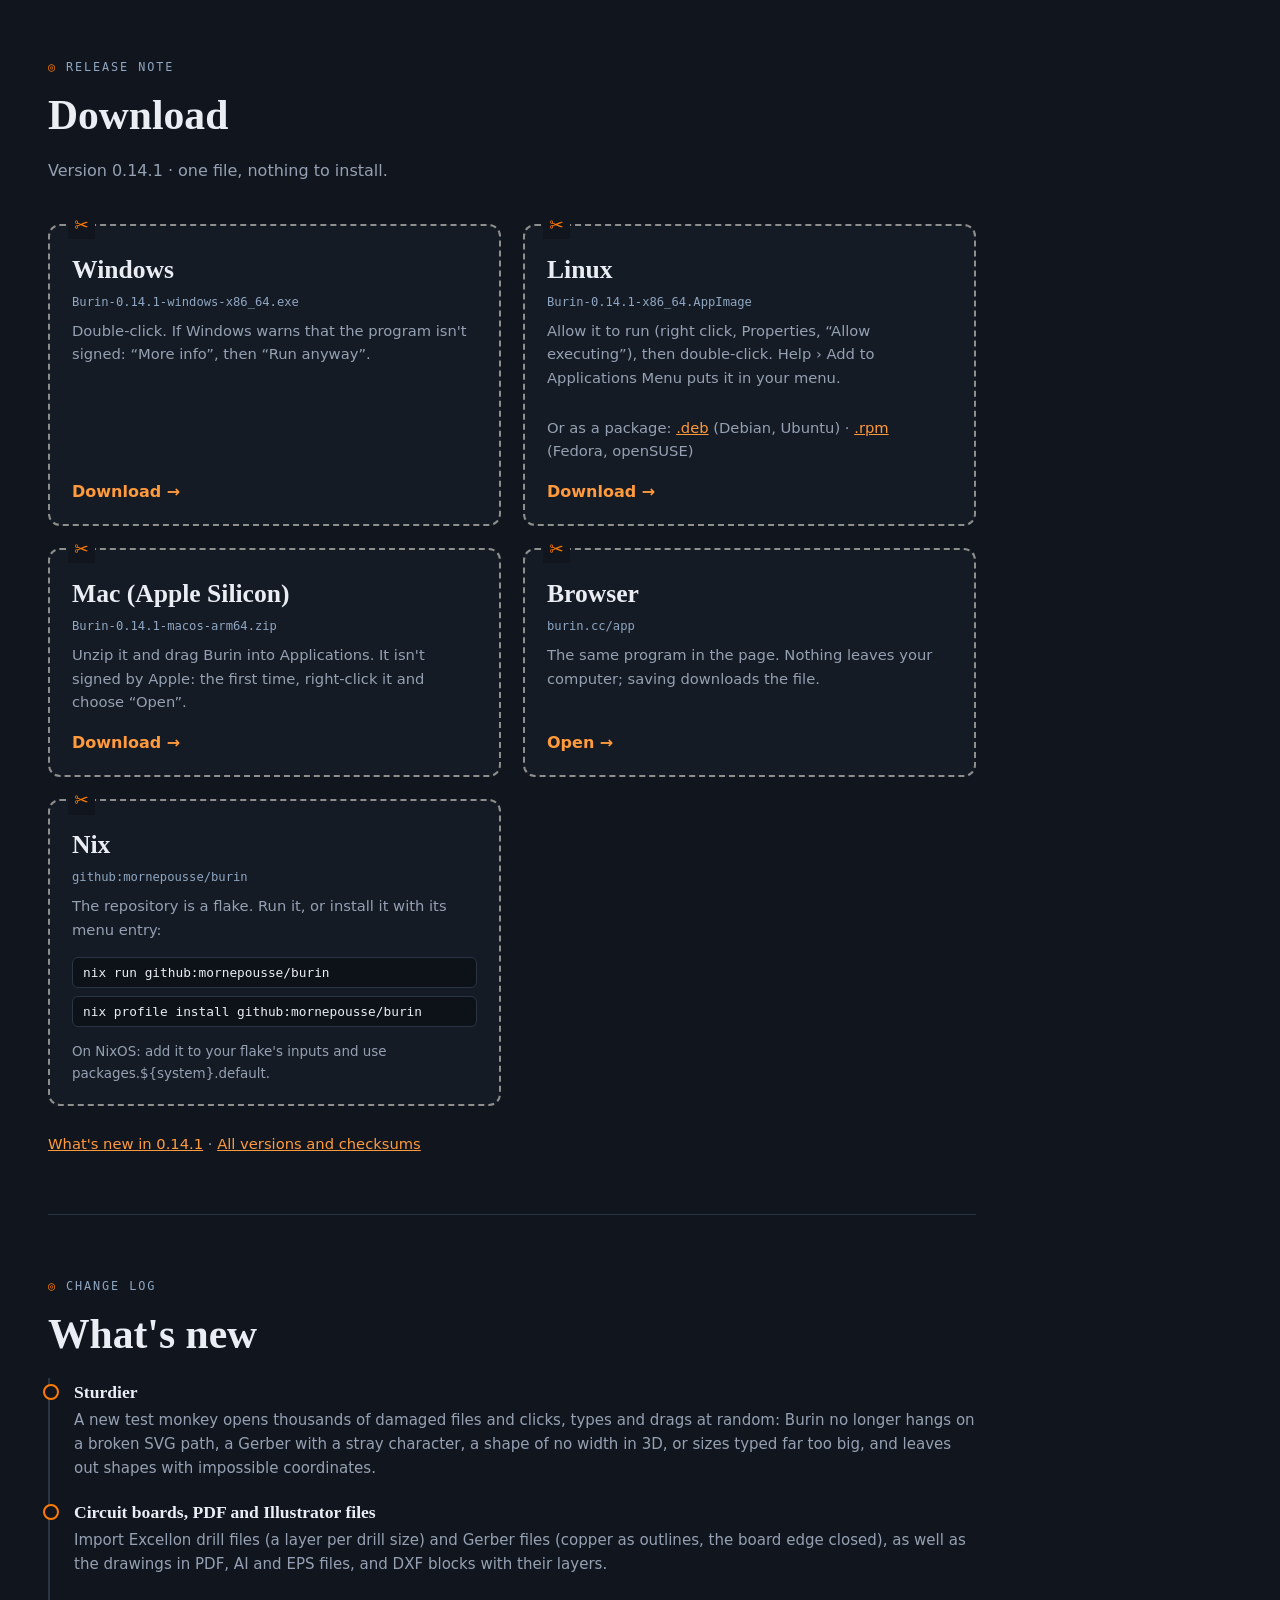
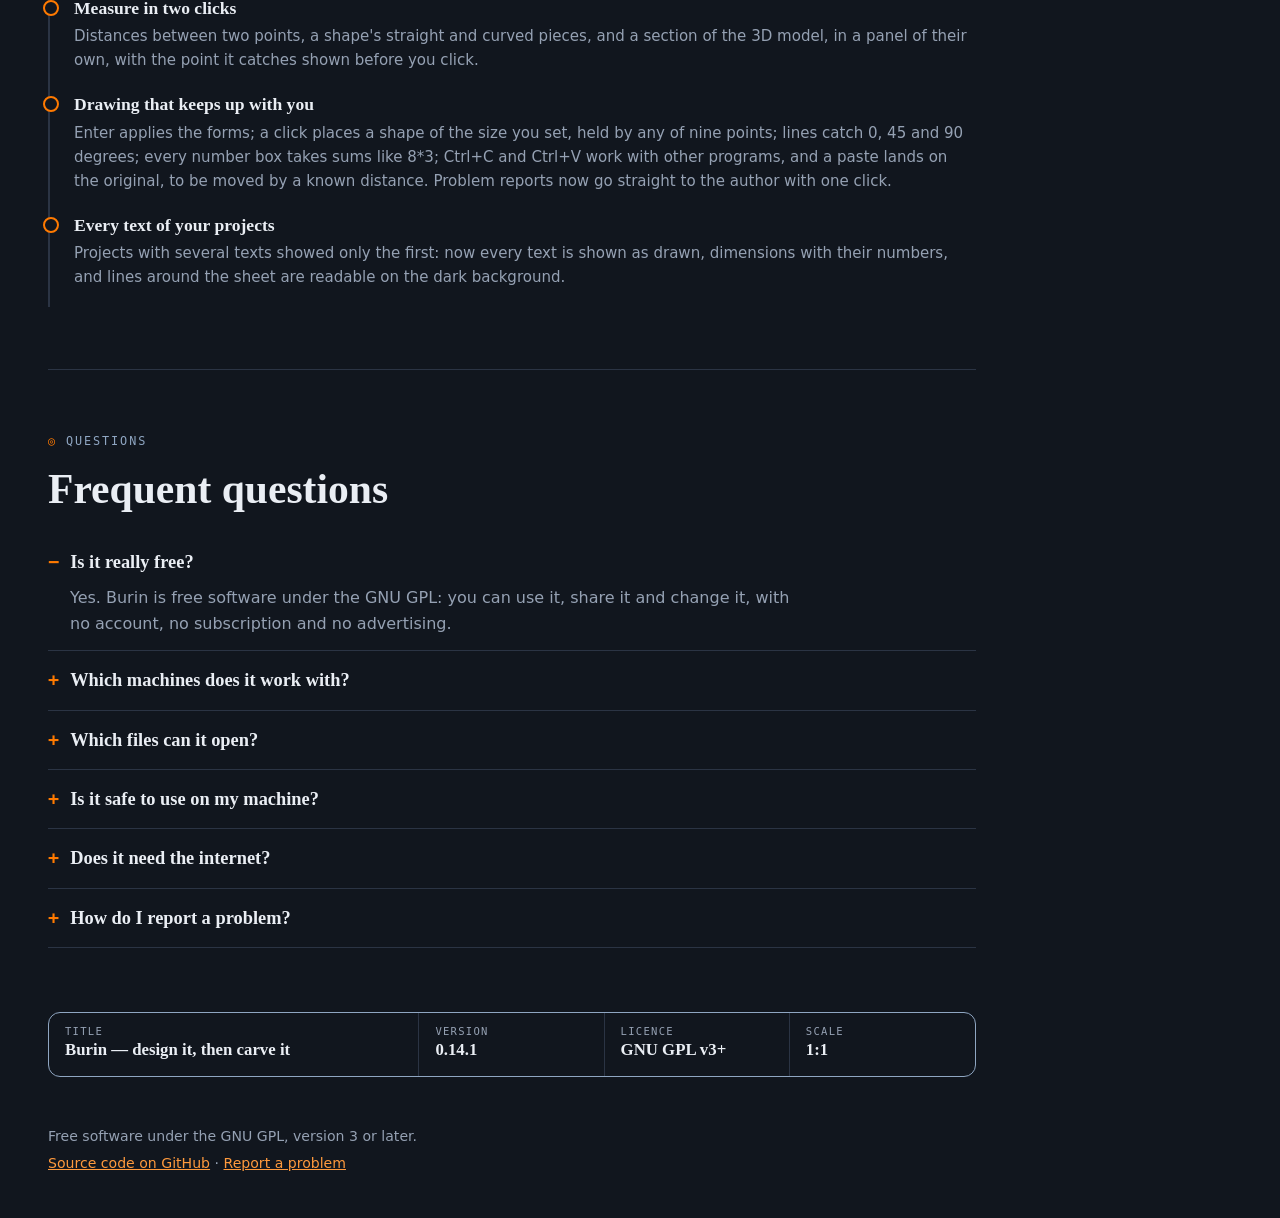
==== commit 0b6216df: "Site: plus de question .crv3d dans la FAQ" ====
--- a/index.html
+++ b/index.html
@@ -62,7 +62,7 @@
     <h2 data-en="Three steps" data-fr="Trois étapes">Three steps</h2>
     <p class="intro" data-en="From the idea to the part, without changing programs." data-fr="De l&#x27;idée à la pièce, sans changer de programme.">From the idea to the part, without changing programs.</p>
     <div class="steps">
-      <div class="step"><div class="pic"><svg viewBox="0 0 120 90"><rect x="18" y="16" width="84" height="58" rx="8" fill="none" stroke="#8fa6c2" stroke-dasharray="4 4"/><path d="M30 60 Q48 22 66 46 T96 30" fill="none" stroke="#ff7a00" stroke-width="3" stroke-linecap="round"/><circle cx="96" cy="30" r="4" fill="#f3ede2"/></svg></div><div class="n">01</div><h3 data-en="Draw the part" data-fr="Dessinez la pièce">Draw the part</h3><p data-en="Shapes, text, dimensions, or open an SVG, a DXF or a .crv3d project." data-fr="Formes, texte, cotes, ou ouvrez un SVG, un DXF ou un projet .crv3d.">Shapes, text, dimensions, or open an SVG, a DXF or a .crv3d project.</p></div>
+      <div class="step"><div class="pic"><svg viewBox="0 0 120 90"><rect x="18" y="16" width="84" height="58" rx="8" fill="none" stroke="#8fa6c2" stroke-dasharray="4 4"/><path d="M30 60 Q48 22 66 46 T96 30" fill="none" stroke="#ff7a00" stroke-width="3" stroke-linecap="round"/><circle cx="96" cy="30" r="4" fill="#f3ede2"/></svg></div><div class="n">01</div><h3 data-en="Draw the part" data-fr="Dessinez la pièce">Draw the part</h3><p data-en="Shapes, text, dimensions, or open an SVG, DXF, PDF or Gerber file." data-fr="Formes, texte, cotes, ou ouvrez un fichier SVG, DXF, PDF ou Gerber.">Shapes, text, dimensions, or open an SVG, DXF, PDF or Gerber file.</p></div>
       <div class="step"><div class="pic"><svg viewBox="0 0 120 90"><rect x="16" y="52" width="88" height="20" rx="4" fill="#e2b47c"/><path d="M30 52 h60" stroke="#5a3412" stroke-width="3"/><rect x="54" y="10" width="12" height="30" rx="3" fill="#c9d3e0"/><path d="M56 40 h8 l-4 12 z" fill="#ff7a00"/></svg></div><div class="n">02</div><h3 data-en="Choose how to cut" data-fr="Choisissez la coupe">Choose how to cut</h3><p data-en="Profile, pocket, V-carving, 3D. The preview shows the wood before the bit touches it." data-fr="Contour, poche, gravure en V, 3D. L&#x27;aperçu montre le bois avant la fraise.">Profile, pocket, V-carving, 3D. The preview shows the wood before the bit touches it.</p></div>
       <div class="step"><div class="pic"><svg viewBox="0 0 120 90"><rect x="30" y="12" width="60" height="68" rx="6" fill="#1a212c" stroke="#8fa6c2"/><path d="M40 28 h30 M40 38 h40 M40 48 h24 M40 58 h34" stroke="#f3ede2" stroke-width="3" stroke-linecap="round" opacity=".8"/><path d="M40 68 h16" stroke="#ff7a00" stroke-width="3" stroke-linecap="round"/></svg></div><div class="n">03</div><h3 data-en="Save the G-code" data-fr="Enregistrez le G-code">Save the G-code</h3><p data-en="For GRBL, Mach3, LinuxCNC, PlanetCNC or your own post processors." data-fr="Pour GRBL, Mach3, LinuxCNC, PlanetCNC ou vos post-processeurs.">For GRBL, Mach3, LinuxCNC, PlanetCNC or your own post processors.</p></div>
     </div>
@@ -103,7 +103,7 @@
       <div class="op"><span class="k">OP 30</span><h3 data-en="Machine" data-fr="Usiner">Machine</h3><p data-en="Profile, pocket, drilling, V-carving, 3D, adaptive clearing, with ramps, leads and tabs." data-fr="Contour, poche, perçage, gravure en V, 3D, vidage adaptatif, avec rampes, entrées et attaches.">Profile, pocket, drilling, V-carving, 3D, adaptive clearing, with ramps, leads and tabs.</p></div>
       <div class="op"><span class="k">OP 40</span><h3 data-en="Nest" data-fr="Imbriquer">Nest</h3><p data-en="Parts inside parts, turned to fit, over several sheets." data-fr="Pièce dans pièce, rotations, plusieurs plaques.">Parts inside parts, turned to fit, over several sheets.</p></div>
       <div class="op"><span class="k">OP 50</span><h3 data-en="Check" data-fr="Vérifier">Check</h3><p data-en="3D simulation, machining time, each file read back as the machine will read it." data-fr="Simulation 3D, temps d&#x27;usinage, fichier relu comme la machine le lira.">3D simulation, machining time, each file read back as the machine will read it.</p></div>
-      <div class="op"><span class="k">OP 60</span><h3 data-en="Exchange" data-fr="Échanger">Exchange</h3><p data-en="Opens .crv3d, SVG, DXF and STL; writes for your controllers; sends the parts to SolidCraft as a design you can change." data-fr="Ouvre .crv3d, SVG, DXF, STL ; écrit pour vos contrôleurs ; envoie les pièces à SolidCraft en document modifiable.">Opens .crv3d, SVG, DXF and STL; writes for your controllers; sends the parts to SolidCraft as a design you can change.</p></div>
+      <div class="op"><span class="k">OP 60</span><h3 data-en="Exchange" data-fr="Échanger">Exchange</h3><p data-en="Opens SVG, DXF, PDF, Gerber and STL; writes for your controllers; sends the parts to SolidCraft as a design you can change." data-fr="Ouvre SVG, DXF, PDF, Gerber, STL ; écrit pour vos contrôleurs ; envoie les pièces à SolidCraft en document modifiable.">Opens SVG, DXF, PDF, Gerber and STL; writes for your controllers; sends the parts to SolidCraft as a design you can change.</p></div>
     </div>
   </section>
 
@@ -169,7 +169,7 @@
     <h2 data-en="Frequent questions" data-fr="Questions fréquentes">Frequent questions</h2>
     <details open><summary data-en="Is it really free?" data-fr="C&#x27;est vraiment gratuit ?">Is it really free?</summary><p data-en="Yes. Burin is free software under the GNU GPL: you can use it, share it and change it, with no account, no subscription and no advertising." data-fr="Oui. Burin est un logiciel libre sous licence GNU GPL : vous pouvez l&#x27;utiliser, le partager et le modifier, sans compte, sans abonnement et sans publicité.">Yes. Burin is free software under the GNU GPL: you can use it, share it and change it, with no account, no subscription and no advertising.</p></details>
     <details><summary data-en="Which machines does it work with?" data-fr="Avec quelles machines fonctionne-t-il ?">Which machines does it work with?</summary><p data-en="It writes G-code for GRBL, Mach3, LinuxCNC and PlanetCNC, and for others through post processor files (.pp). It doesn&#x27;t drive the machine: you open the file in its control program." data-fr="Il écrit du G-code pour GRBL, Mach3, LinuxCNC et PlanetCNC, et pour d&#x27;autres grâce aux fichiers de post-processeur (.pp). Il ne pilote pas la machine : vous ouvrez le fichier dans son programme de commande.">It writes G-code for GRBL, Mach3, LinuxCNC and PlanetCNC, and for others through post processor files (.pp). It doesn't drive the machine: you open the file in its control program.</p></details>
-    <details><summary data-en="Can I open my .crv3d projects?" data-fr="Puis-je ouvrir mes projets .crv3d ?">Can I open my .crv3d projects?</summary><p data-en="Yes, with their shapes, toolpaths, guides, grid and notes. Some 3D parts of a project aren&#x27;t read yet. It also opens SVG, DXF, STL and pictures." data-fr="Oui, avec leurs formes, parcours, repères, grille et notes. Certaines parties 3D ne sont pas encore lues. Il ouvre aussi les SVG, DXF, STL et images.">Yes, with their shapes, toolpaths, guides, grid and notes. Some 3D parts of a project aren't read yet. It also opens SVG, DXF, STL and pictures.</p></details>
+    <details><summary data-en="Which files can it open?" data-fr="Quels fichiers peut-il ouvrir ?">Which files can it open?</summary><p data-en="Its own .burin projects; SVG, DXF, PDF, Illustrator and EPS drawings; Gerber and Excellon circuit boards; STL models; PNG, JPG and BMP pictures; other programs&#x27; G-code; and .crv3d projects." data-fr="Ses propres projets .burin ; les dessins SVG, DXF, PDF, Illustrator et EPS ; les circuits imprimés Gerber et Excellon ; les modèles STL ; les images PNG, JPG et BMP ; le G-code d&#x27;autres logiciels ; et les projets .crv3d.">Its own .burin projects; SVG, DXF, PDF, Illustrator and EPS drawings; Gerber and Excellon circuit boards; STL models; PNG, JPG and BMP pictures; other programs' G-code; and .crv3d projects.</p></details>
     <details><summary data-en="Is it safe to use on my machine?" data-fr="Est-ce sans risque pour ma machine ?">Is it safe to use on my machine?</summary><p data-en="Burin has cut only a few real jobs so far, so treat every file as untested: check it in a simulator, run it in the air with the bit well above the material, and keep a hand near the emergency stop." data-fr="Burin n&#x27;a encore usiné que quelques vrais travaux, alors considérez chaque fichier comme non testé : vérifiez-le dans un simulateur, faites-le tourner à vide fraise bien au-dessus de la matière, et gardez une main près de l&#x27;arrêt d&#x27;urgence.">Burin has cut only a few real jobs so far, so treat every file as untested: check it in a simulator, run it in the air with the bit well above the material, and keep a hand near the emergency stop.</p></details>
     <details><summary data-en="Does it need the internet?" data-fr="Faut-il internet ?">Does it need the internet?</summary><p data-en="No. The Windows and Linux programs work fully offline (only looking for a new version, if you allow it, uses the internet); the browser version loads once, then everything is worked out in the page." data-fr="Non. Les versions Windows et Linux marchent entièrement hors ligne (seule la recherche d&#x27;une nouvelle version, si vous l&#x27;autorisez, utilise internet) ; la version navigateur se charge une fois, puis tout se calcule dans la page.">No. The Windows and Linux programs work fully offline (only looking for a new version, if you allow it, uses the internet); the browser version loads once, then everything is worked out in the page.</p></details>
     <details><summary data-en="How do I report a problem?" data-fr="Comment signaler un problème ?">How do I report a problem?</summary><p data-en="In Burin, Help › Report a Problem shows exactly what would be sent; Send passes it to the author through burin.cc. Your work and file names are never in it. You can also open an issue on GitHub." data-fr="Dans Burin, Aide › Signaler un problème montre exactement ce qui sera envoyé ; Envoyer le transmet à l&#x27;auteur par burin.cc. Votre travail et vos noms de fichiers n&#x27;y sont jamais. Vous pouvez aussi ouvrir un ticket sur GitHub.">In Burin, Help › Report a Problem shows exactly what would be sent; Send passes it to the author through burin.cc. Your work and file names are never in it. You can also open an issue on GitHub.</p></details>
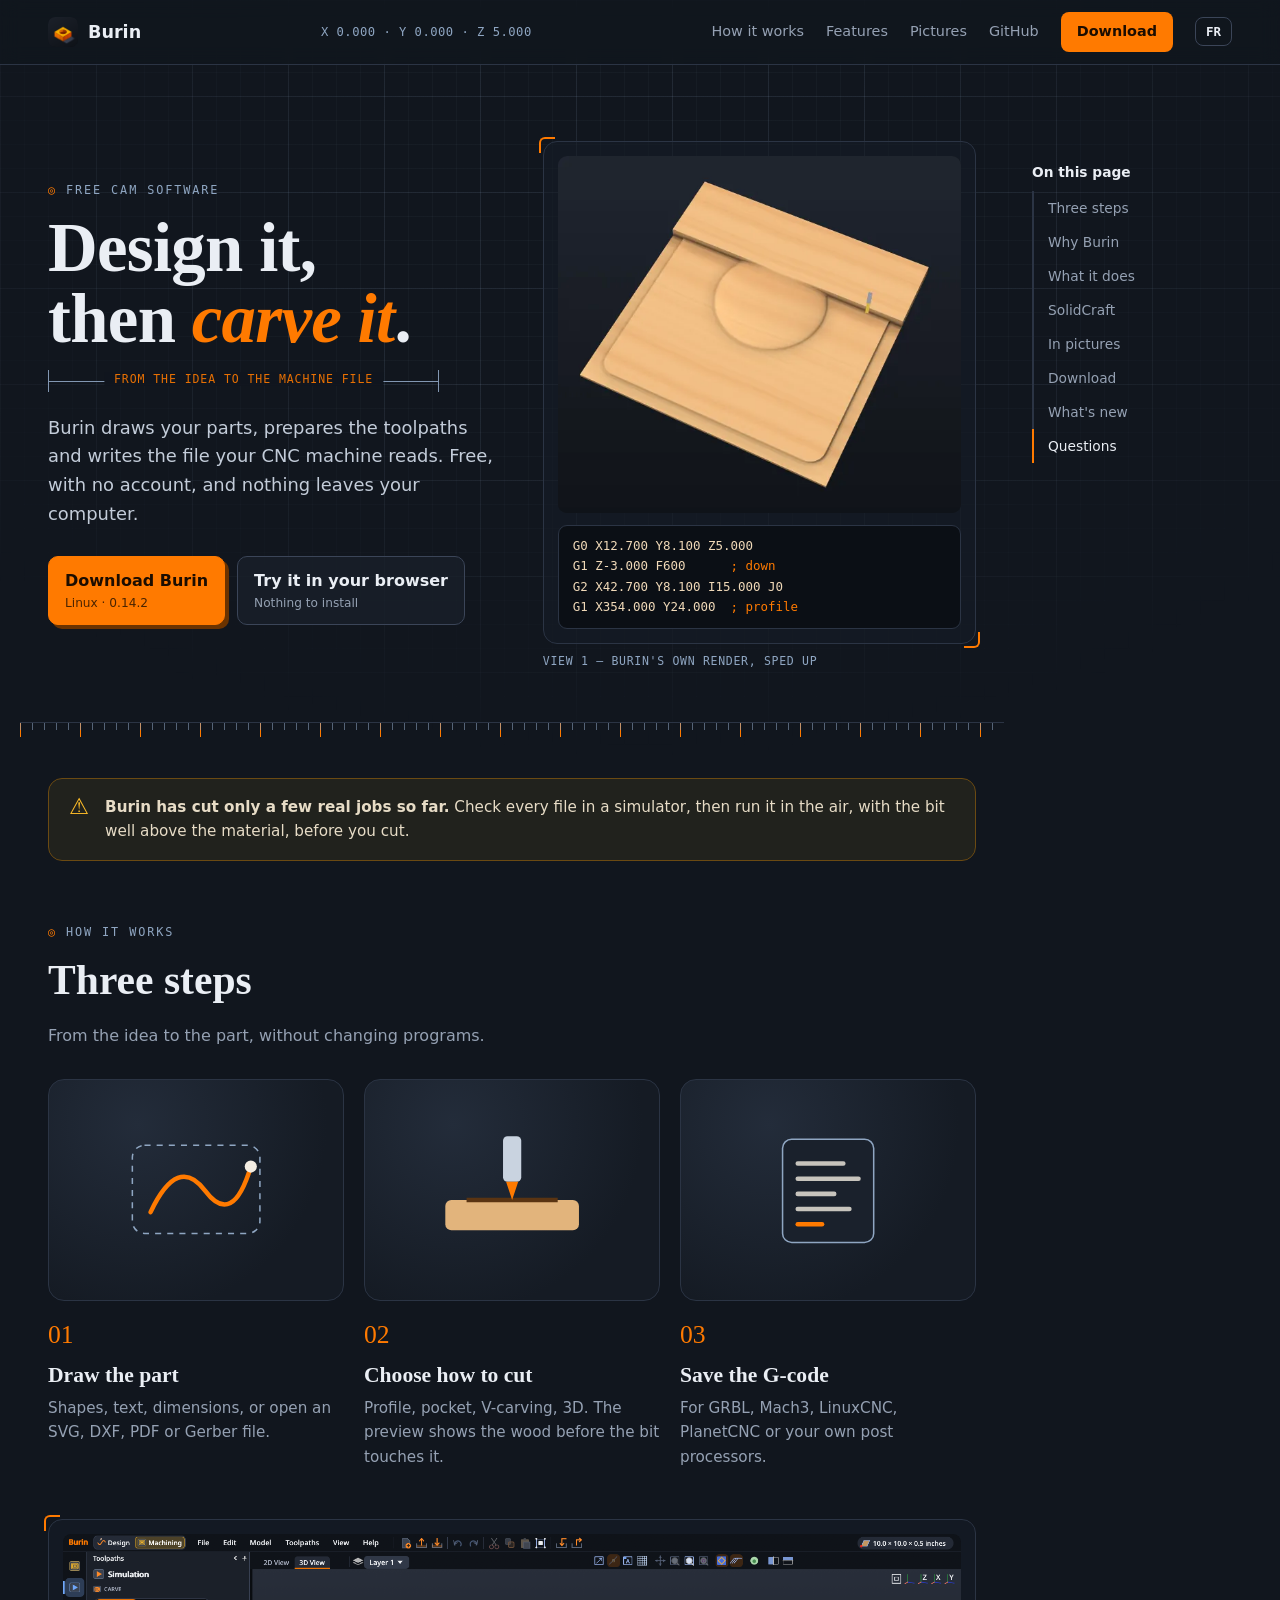
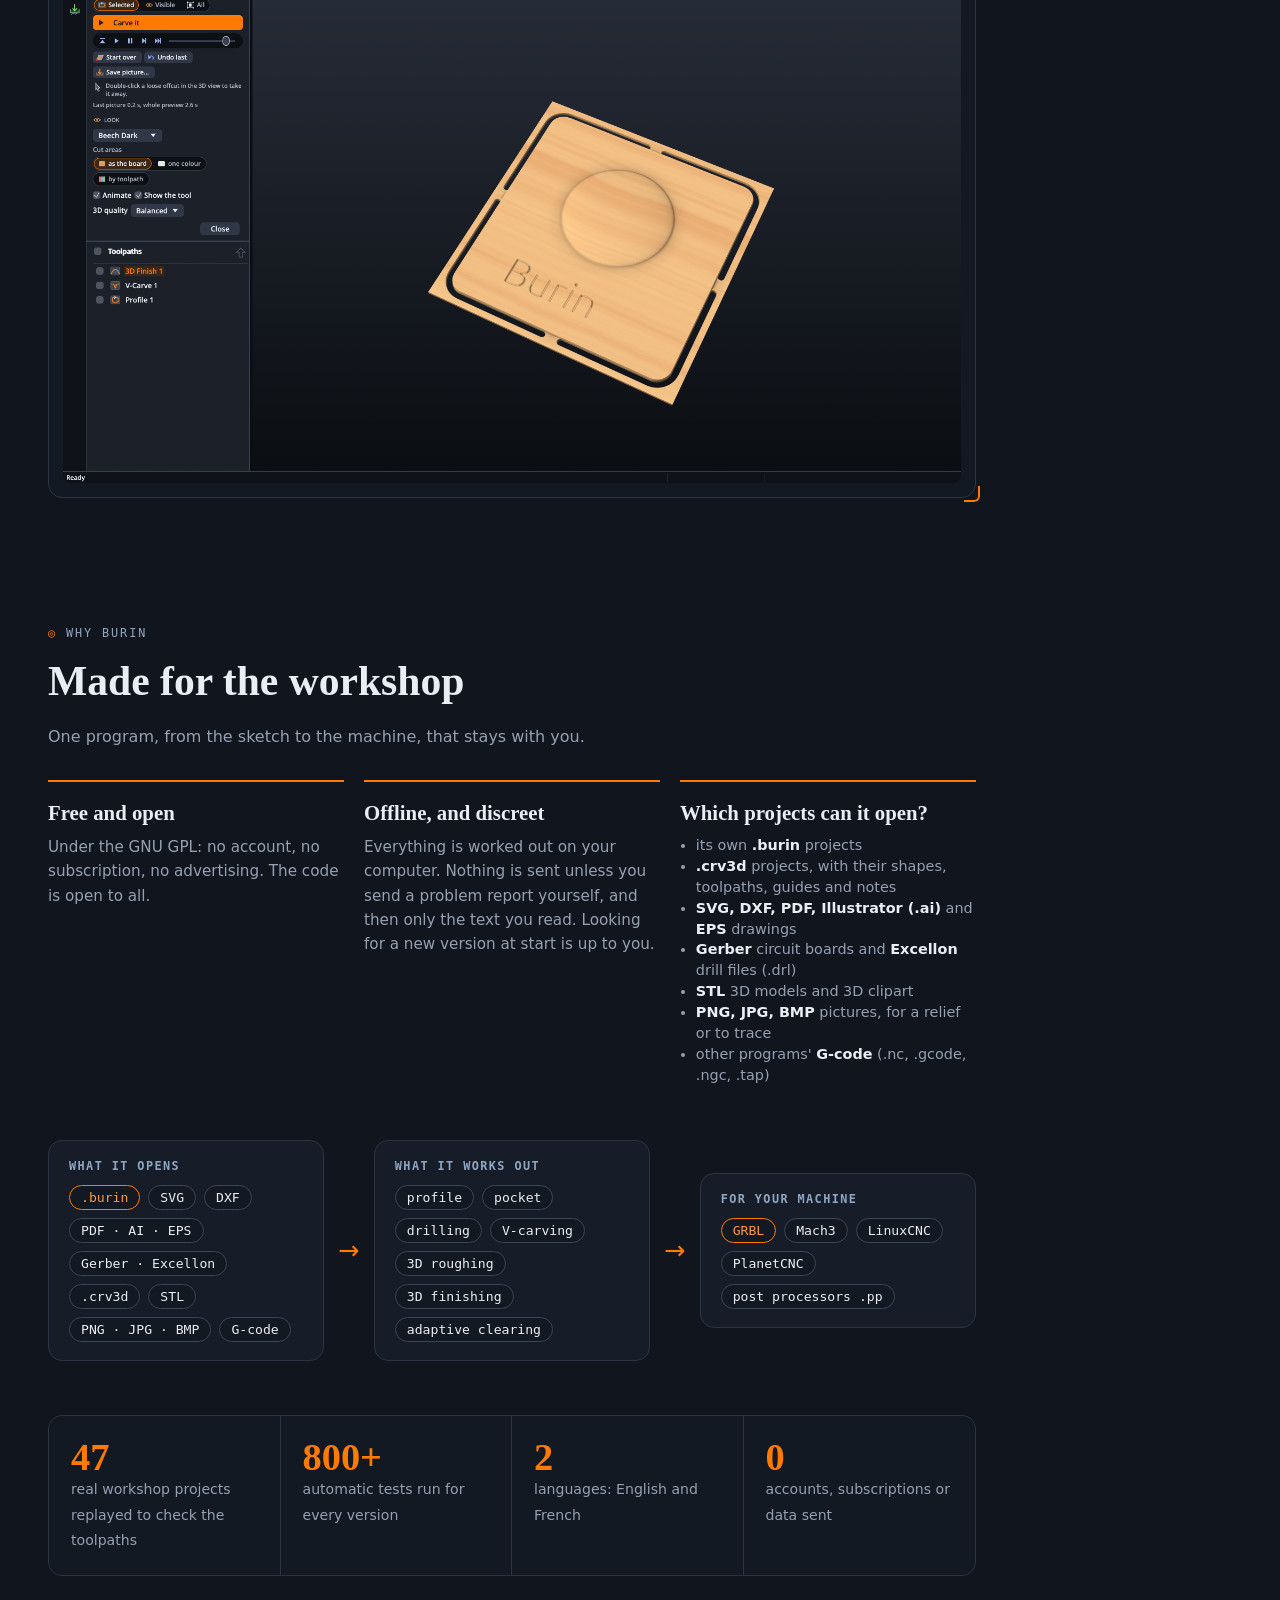
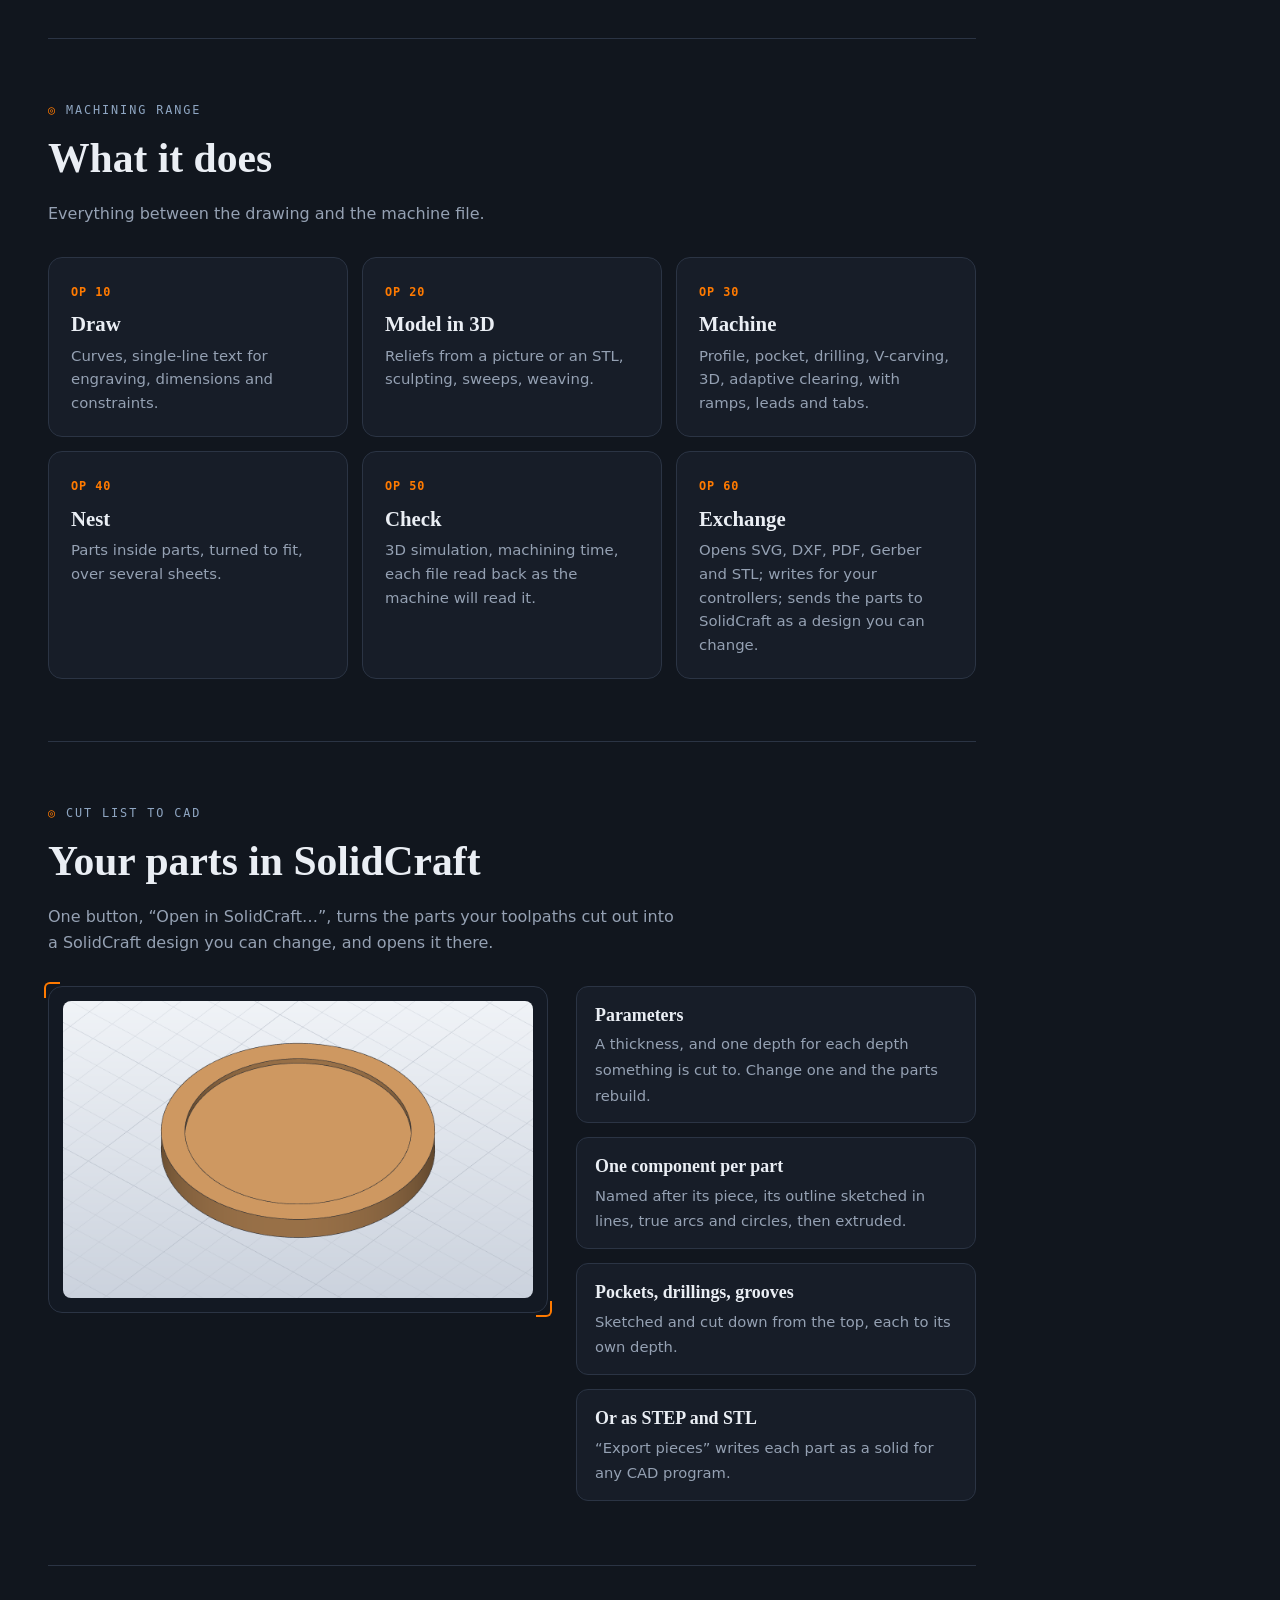
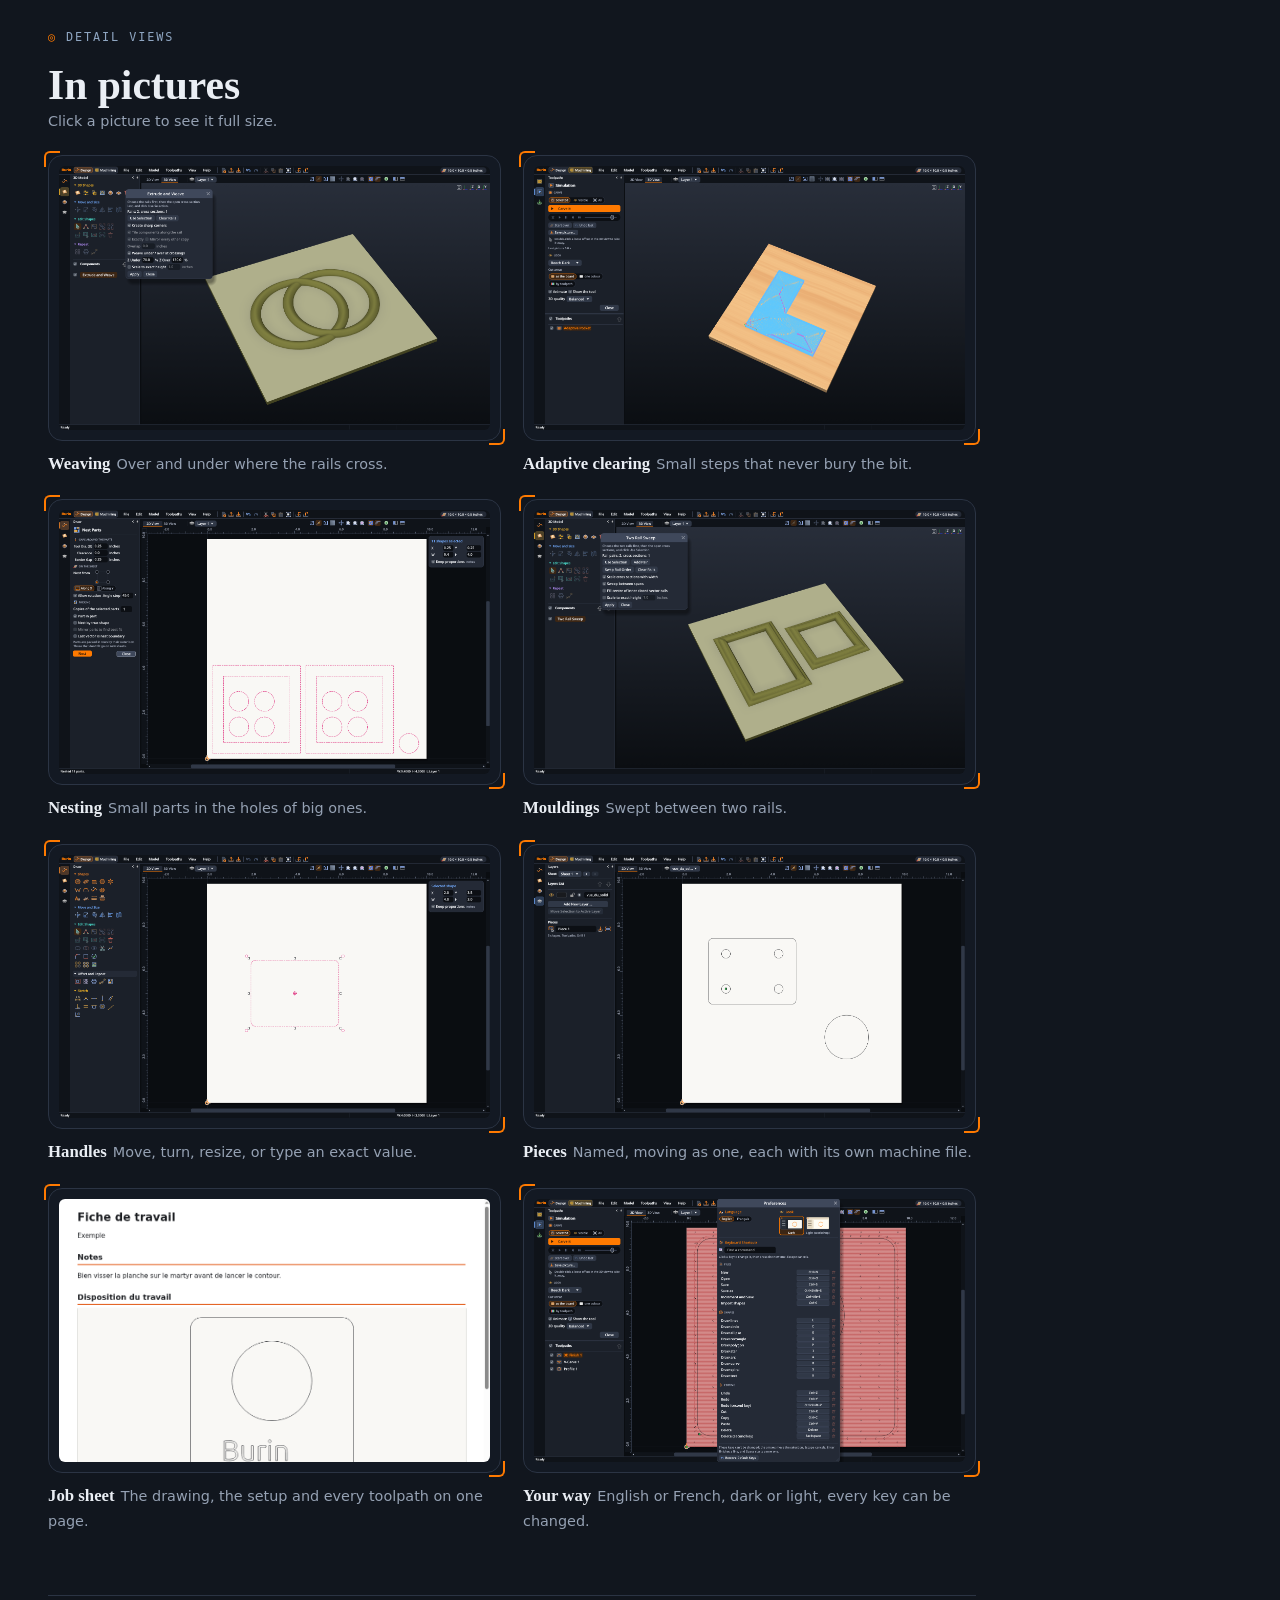
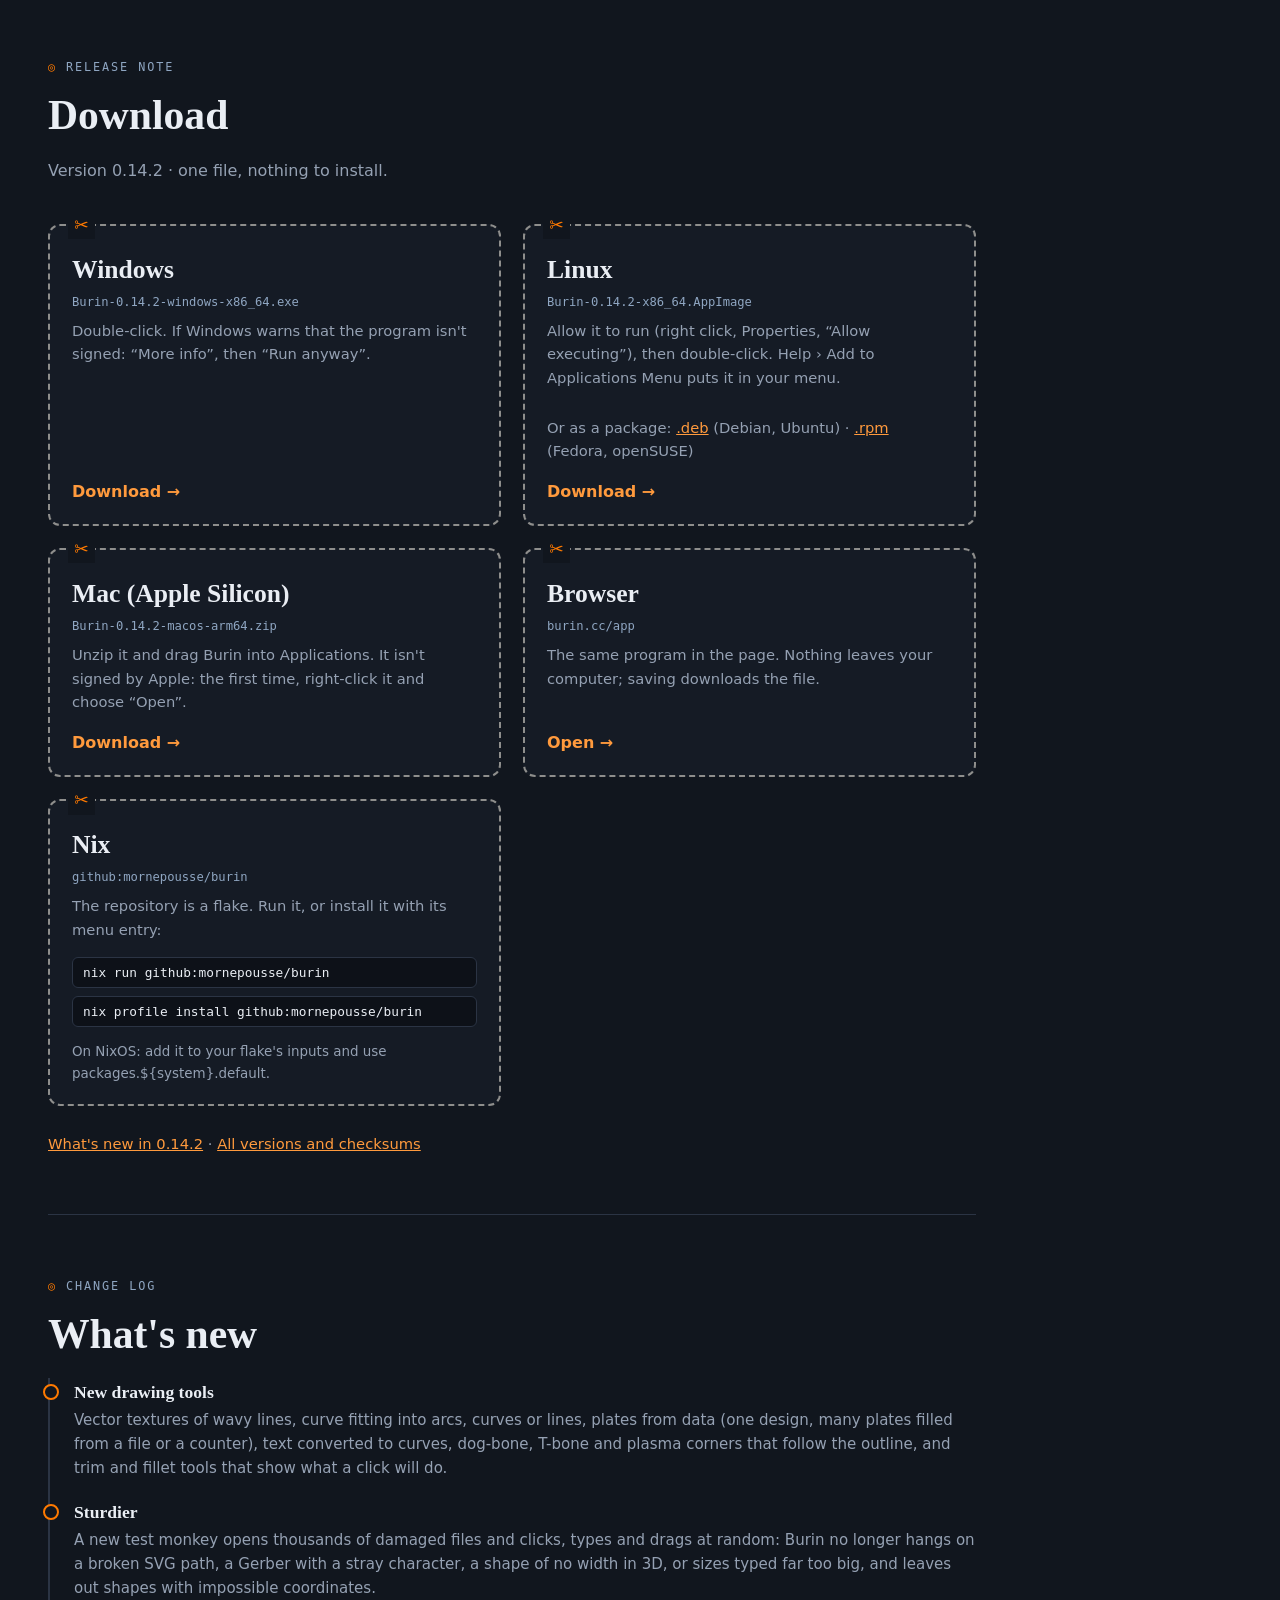
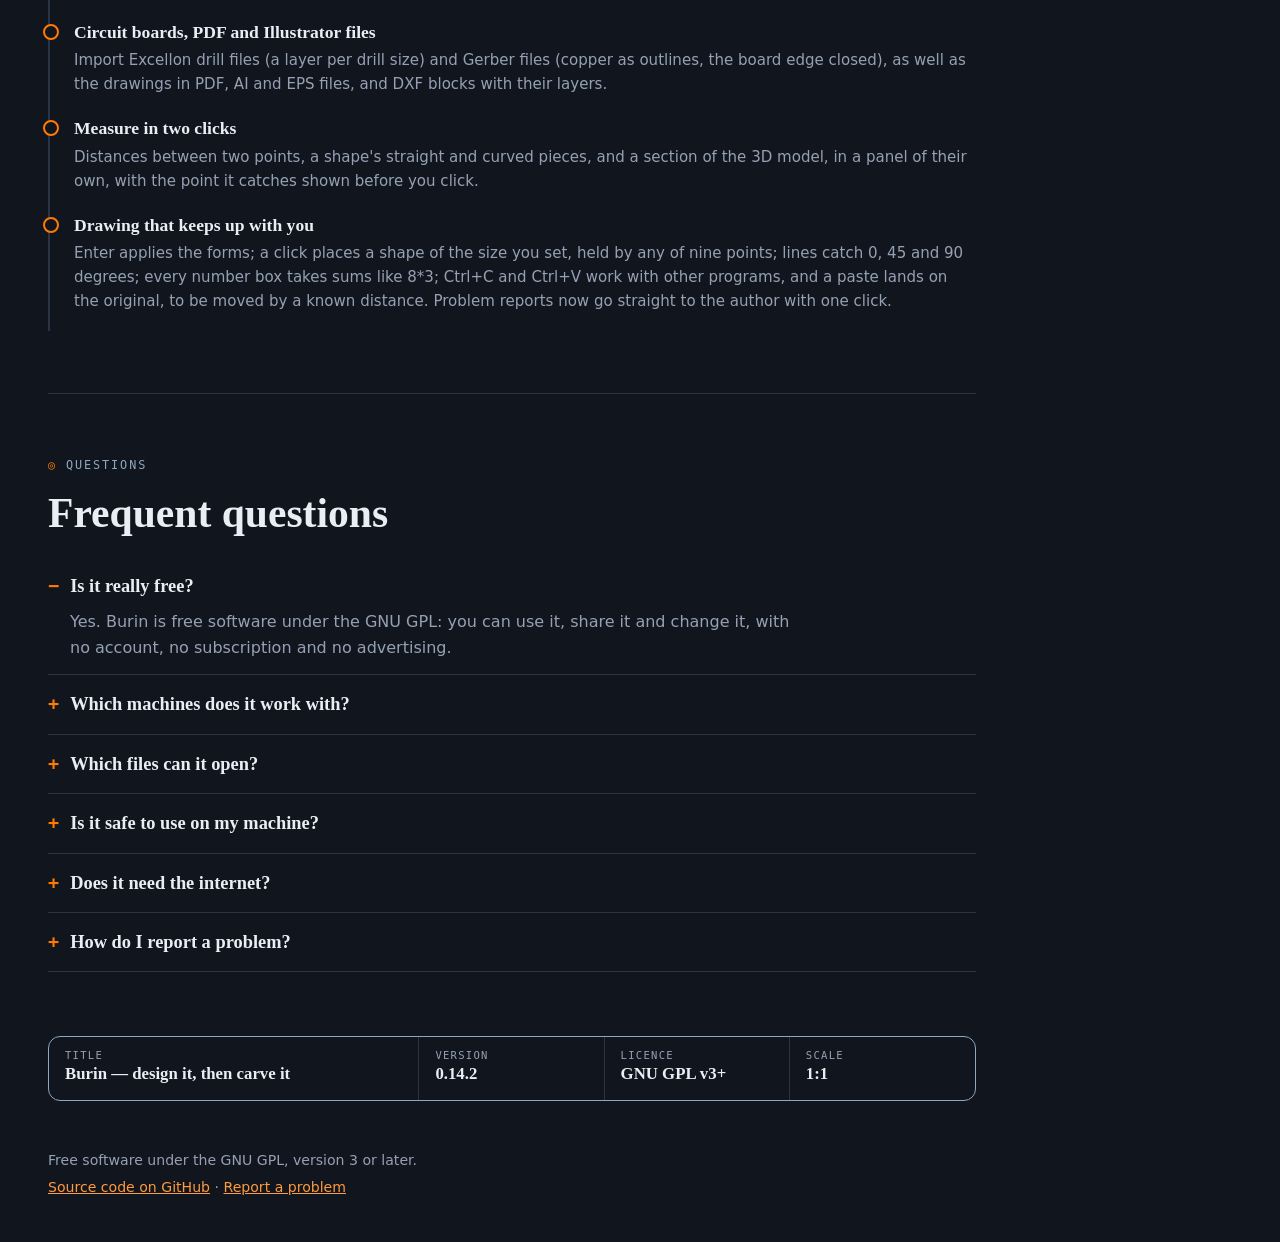
==== commit a08ff846: "Burin 0.14.2 Co-Authored-By: Claude Opus 5.5 <noreply@anthropic.com>" ====
--- a/index.html
+++ b/index.html
@@ -39,7 +39,7 @@
       <div class="dim"><span data-en="FROM THE IDEA TO THE MACHINE FILE" data-fr="DE L&#x27;IDÉE AU FICHIER MACHINE">FROM THE IDEA TO THE MACHINE FILE</span></div>
       <p class="lead" data-en="Burin draws your parts, prepares the toolpaths and writes the file your CNC machine reads. Free, with no account, and nothing leaves your computer." data-fr="Burin dessine vos pièces, prépare les parcours d&#x27;outil et écrit le fichier que lit votre machine CNC. Gratuit, sans compte, et rien ne part de votre ordinateur.">Burin draws your parts, prepares the toolpaths and writes the file your CNC machine reads. Free, with no account, and nothing leaves your computer.</p>
       <div class="actions">
-        <a id="main-download" class="btn primary" href="https://github.com/mornepousse/burin/releases/latest"><span data-en="Download Burin" data-fr="Télécharger Burin">Download Burin</span> <small id="main-detail">0.14.1</small></a>
+        <a id="main-download" class="btn primary" href="https://github.com/mornepousse/burin/releases/latest"><span data-en="Download Burin" data-fr="Télécharger Burin">Download Burin</span> <small id="main-detail">0.14.2</small></a>
         <a class="btn" href="app/"><span data-en="Try it in your browser" data-fr="Essayer dans le navigateur">Try it in your browser</span> <small data-en="Nothing to install" data-fr="Rien à installer">Nothing to install</small></a>
       </div>
     </div>
@@ -141,26 +141,26 @@
   <section id="download">
     <div class="label" data-en="Release note" data-fr="Bon de sortie">Release note</div>
     <h2 data-en="Download" data-fr="Télécharger">Download</h2>
-    <p class="intro" data-en="Version 0.14.1 · one file, nothing to install." data-fr="Version 0.14.1 · un seul fichier, rien à installer.">Version 0.14.1 · one file, nothing to install.</p>
+    <p class="intro" data-en="Version 0.14.2 · one file, nothing to install." data-fr="Version 0.14.2 · un seul fichier, rien à installer.">Version 0.14.2 · one file, nothing to install.</p>
     <div class="tickets">
-      <a class="ticket" id="win" href="https://github.com/mornepousse/burin/releases/download/v0.14.1/Burin-0.14.1-windows-x86_64.exe"><h3>Windows</h3><span class="file">Burin-0.14.1-windows-x86_64.exe</span><p data-en="Double-click. If Windows warns that the program isn&#x27;t signed: “More info”, then “Run anyway”." data-fr="Double-cliquez. Si Windows prévient que le programme n&#x27;est pas signé : « Informations complémentaires », puis « Exécuter quand même ».">Double-click. If Windows warns that the program isn't signed: “More info”, then “Run anyway”.</p><span class="go" data-en="Download →" data-fr="Télécharger →">Download →</span></a>
-      <a class="ticket" id="linux" href="https://github.com/mornepousse/burin/releases/download/v0.14.1/Burin-0.14.1-x86_64.AppImage"><h3>Linux</h3><span class="file">Burin-0.14.1-x86_64.AppImage</span><p data-en="Allow it to run (right click, Properties, “Allow executing”), then double-click. Help › Add to Applications Menu puts it in your menu." data-fr="Autorisez son exécution (clic droit, Propriétés, « Autoriser l&#x27;exécution »), puis double-cliquez. Aide › Ajouter au menu des applications le met dans votre menu.">Allow it to run (right click, Properties, “Allow executing”), then double-click. Help › Add to Applications Menu puts it in your menu.</p><p class="small"><span data-en="Or as a package:" data-fr="Ou en paquet :">Or as a package:</span> <object><a href="https://github.com/mornepousse/burin/releases/download/v0.14.1/Burin-0.14.1-amd64.deb">.deb</a></object> (Debian, Ubuntu) · <object><a href="https://github.com/mornepousse/burin/releases/download/v0.14.1/Burin-0.14.1-x86_64.rpm">.rpm</a></object> (Fedora, openSUSE)</p><span class="go" data-en="Download →" data-fr="Télécharger →">Download →</span></a>
-      <a class="ticket" id="mac" href="https://github.com/mornepousse/burin/releases/download/v0.14.1/Burin-0.14.1-macos-arm64.zip"><h3 data-en="Mac (Apple Silicon)" data-fr="Mac (Apple Silicon)">Mac (Apple Silicon)</h3><span class="file">Burin-0.14.1-macos-arm64.zip</span><p data-en="Unzip it and drag Burin into Applications. It isn&#x27;t signed by Apple: the first time, right-click it and choose “Open”." data-fr="Décompressez-le et glissez Burin dans Applications. Il n&#x27;est pas signé par Apple : la première fois, clic droit dessus puis « Ouvrir ».">Unzip it and drag Burin into Applications. It isn't signed by Apple: the first time, right-click it and choose “Open”.</p><span class="go" data-en="Download →" data-fr="Télécharger →">Download →</span></a>
+      <a class="ticket" id="win" href="https://github.com/mornepousse/burin/releases/download/v0.14.2/Burin-0.14.2-windows-x86_64.exe"><h3>Windows</h3><span class="file">Burin-0.14.2-windows-x86_64.exe</span><p data-en="Double-click. If Windows warns that the program isn&#x27;t signed: “More info”, then “Run anyway”." data-fr="Double-cliquez. Si Windows prévient que le programme n&#x27;est pas signé : « Informations complémentaires », puis « Exécuter quand même ».">Double-click. If Windows warns that the program isn't signed: “More info”, then “Run anyway”.</p><span class="go" data-en="Download →" data-fr="Télécharger →">Download →</span></a>
+      <a class="ticket" id="linux" href="https://github.com/mornepousse/burin/releases/download/v0.14.2/Burin-0.14.2-x86_64.AppImage"><h3>Linux</h3><span class="file">Burin-0.14.2-x86_64.AppImage</span><p data-en="Allow it to run (right click, Properties, “Allow executing”), then double-click. Help › Add to Applications Menu puts it in your menu." data-fr="Autorisez son exécution (clic droit, Propriétés, « Autoriser l&#x27;exécution »), puis double-cliquez. Aide › Ajouter au menu des applications le met dans votre menu.">Allow it to run (right click, Properties, “Allow executing”), then double-click. Help › Add to Applications Menu puts it in your menu.</p><p class="small"><span data-en="Or as a package:" data-fr="Ou en paquet :">Or as a package:</span> <object><a href="https://github.com/mornepousse/burin/releases/download/v0.14.2/Burin-0.14.2-amd64.deb">.deb</a></object> (Debian, Ubuntu) · <object><a href="https://github.com/mornepousse/burin/releases/download/v0.14.2/Burin-0.14.2-x86_64.rpm">.rpm</a></object> (Fedora, openSUSE)</p><span class="go" data-en="Download →" data-fr="Télécharger →">Download →</span></a>
+      <a class="ticket" id="mac" href="https://github.com/mornepousse/burin/releases/download/v0.14.2/Burin-0.14.2-macos-arm64.zip"><h3 data-en="Mac (Apple Silicon)" data-fr="Mac (Apple Silicon)">Mac (Apple Silicon)</h3><span class="file">Burin-0.14.2-macos-arm64.zip</span><p data-en="Unzip it and drag Burin into Applications. It isn&#x27;t signed by Apple: the first time, right-click it and choose “Open”." data-fr="Décompressez-le et glissez Burin dans Applications. Il n&#x27;est pas signé par Apple : la première fois, clic droit dessus puis « Ouvrir ».">Unzip it and drag Burin into Applications. It isn't signed by Apple: the first time, right-click it and choose “Open”.</p><span class="go" data-en="Download →" data-fr="Télécharger →">Download →</span></a>
       <a class="ticket" href="app/"><h3 data-en="Browser" data-fr="Navigateur">Browser</h3><span class="file">burin.cc/app</span><p data-en="The same program in the page. Nothing leaves your computer; saving downloads the file." data-fr="Le même programme dans la page. Rien ne quitte votre ordinateur ; enregistrer télécharge le fichier.">The same program in the page. Nothing leaves your computer; saving downloads the file.</p><span class="go" data-en="Open →" data-fr="Ouvrir →">Open →</span></a>
       <div class="ticket nix"><h3>Nix</h3><span class="file">github:mornepousse/burin</span><p data-en="The repository is a flake. Run it, or install it with its menu entry:" data-fr="Le dépôt est un flake. Lancez-le, ou installez-le avec son entrée de menu :">The repository is a flake. Run it, or install it with its menu entry:</p><code>nix run github:mornepousse/burin</code><code>nix profile install github:mornepousse/burin</code><p class="small" data-en="On NixOS: add it to your flake&#x27;s inputs and use packages.${system}.default." data-fr="Sur NixOS : ajoutez-le aux inputs de votre flake et utilisez packages.${system}.default.">On NixOS: add it to your flake's inputs and use packages.${system}.default.</p></div>
     </div>
-    <p class="links"><a href="https://github.com/mornepousse/burin/releases/tag/v0.14.1" data-en="What&#x27;s new in 0.14.1" data-fr="Les nouveautés de la 0.14.1">What's new in 0.14.1</a> · <a href="https://github.com/mornepousse/burin/releases" data-en="All versions and checksums" data-fr="Toutes les versions et les sommes de contrôle">All versions and checksums</a></p>
+    <p class="links"><a href="https://github.com/mornepousse/burin/releases/tag/v0.14.2" data-en="What&#x27;s new in 0.14.2" data-fr="Les nouveautés de la 0.14.2">What's new in 0.14.2</a> · <a href="https://github.com/mornepousse/burin/releases" data-en="All versions and checksums" data-fr="Toutes les versions et les sommes de contrôle">All versions and checksums</a></p>
   </section>
 
   <section id="news">
     <div class="label" data-en="Change log" data-fr="Journal des versions">Change log</div>
     <h2 data-en="What&#x27;s new" data-fr="Nouveautés">What's new</h2>
     <ul class="news">
+      <li><b data-en="New drawing tools" data-fr="De nouveaux outils de dessin">New drawing tools</b><p data-en="Vector textures of wavy lines, curve fitting into arcs, curves or lines, plates from data (one design, many plates filled from a file or a counter), text converted to curves, dog-bone, T-bone and plasma corners that follow the outline, and trim and fillet tools that show what a click will do." data-fr="Textures de lignes ondulées, adaptation des tracés en arcs, courbes ou lignes, plaques à graver (un dessin, plusieurs plaques remplies depuis un fichier ou un compteur), texte converti en courbes, congés en os de chien, en T et plasma qui suivent le contour, et ciseau et congés qui montrent ce que fera le clic.">Vector textures of wavy lines, curve fitting into arcs, curves or lines, plates from data (one design, many plates filled from a file or a counter), text converted to curves, dog-bone, T-bone and plasma corners that follow the outline, and trim and fillet tools that show what a click will do.</p></li>
       <li><b data-en="Sturdier" data-fr="Plus solide">Sturdier</b><p data-en="A new test monkey opens thousands of damaged files and clicks, types and drags at random: Burin no longer hangs on a broken SVG path, a Gerber with a stray character, a shape of no width in 3D, or sizes typed far too big, and leaves out shapes with impossible coordinates." data-fr="Un nouveau « singe » de test ouvre des milliers de fichiers abîmés et clique, tape et glisse au hasard : Burin ne se bloque plus sur un tracé SVG cassé, un Gerber avec un caractère égaré, une forme sans largeur en 3D ou des dimensions tapées bien trop grandes, et laisse de côté les formes aux coordonnées impossibles.">A new test monkey opens thousands of damaged files and clicks, types and drags at random: Burin no longer hangs on a broken SVG path, a Gerber with a stray character, a shape of no width in 3D, or sizes typed far too big, and leaves out shapes with impossible coordinates.</p></li>
       <li><b data-en="Circuit boards, PDF and Illustrator files" data-fr="Circuits imprimés, PDF et Illustrator">Circuit boards, PDF and Illustrator files</b><p data-en="Import Excellon drill files (a layer per drill size) and Gerber files (copper as outlines, the board edge closed), as well as the drawings in PDF, AI and EPS files, and DXF blocks with their layers." data-fr="Importez les perçages Excellon (un calque par taille de foret) et les Gerber (le cuivre en contours, le bord de la carte fermé), ainsi que les dessins des fichiers PDF, AI et EPS, et les blocs DXF avec leurs calques.">Import Excellon drill files (a layer per drill size) and Gerber files (copper as outlines, the board edge closed), as well as the drawings in PDF, AI and EPS files, and DXF blocks with their layers.</p></li>
       <li><b data-en="Measure in two clicks" data-fr="Mesurer en deux clics">Measure in two clicks</b><p data-en="Distances between two points, a shape&#x27;s straight and curved pieces, and a section of the 3D model, in a panel of their own, with the point it catches shown before you click." data-fr="Distances entre deux points, morceaux droits et courbes d&#x27;une forme, et coupe du modèle 3D, dans un panneau à part, avec le point accroché montré avant le clic.">Distances between two points, a shape's straight and curved pieces, and a section of the 3D model, in a panel of their own, with the point it catches shown before you click.</p></li>
       <li><b data-en="Drawing that keeps up with you" data-fr="Un dessin qui suit votre façon de faire">Drawing that keeps up with you</b><p data-en="Enter applies the forms; a click places a shape of the size you set, held by any of nine points; lines catch 0, 45 and 90 degrees; every number box takes sums like 8*3; Ctrl+C and Ctrl+V work with other programs, and a paste lands on the original, to be moved by a known distance. Problem reports now go straight to the author with one click." data-fr="Entrée valide les formulaires ; un clic pose une forme à la taille choisie, tenue par l&#x27;un de neuf points ; les lignes s&#x27;accrochent à 0, 45 et 90 degrés ; chaque case accepte des calculs comme 8*3 ; Ctrl+C et Ctrl+V marchent avec les autres logiciels, et un collage tombe sur l&#x27;original, pour le déplacer d&#x27;une distance connue. Les rapports de problème partent maintenant en un clic vers l&#x27;auteur.">Enter applies the forms; a click places a shape of the size you set, held by any of nine points; lines catch 0, 45 and 90 degrees; every number box takes sums like 8*3; Ctrl+C and Ctrl+V work with other programs, and a paste lands on the original, to be moved by a known distance. Problem reports now go straight to the author with one click.</p></li>
-      <li><b data-en="Every text of your projects" data-fr="Tous les textes de vos projets">Every text of your projects</b><p data-en="Projects with several texts showed only the first: now every text is shown as drawn, dimensions with their numbers, and lines around the sheet are readable on the dark background." data-fr="Les projets à plusieurs textes n&#x27;en montraient que le premier : tous s&#x27;affichent maintenant tels qu&#x27;ils ont été dessinés, les cotes avec leurs nombres, et les traits autour de la plaque se lisent sur le fond sombre.">Projects with several texts showed only the first: now every text is shown as drawn, dimensions with their numbers, and lines around the sheet are readable on the dark background.</p></li>
     </ul>
   </section>
 
@@ -176,7 +176,7 @@
   </section>
   <div class="block">
     <div><small data-en="Title" data-fr="Titre">Title</small><b data-en="Burin — design it, then carve it" data-fr="Burin — dessinez, puis usinez">Burin — design it, then carve it</b></div>
-    <div><small data-en="Version" data-fr="Version">Version</small><b>0.14.1</b></div>
+    <div><small data-en="Version" data-fr="Version">Version</small><b>0.14.2</b></div>
     <div><small data-en="Licence" data-fr="Licence">Licence</small><b>GNU GPL v3+</b></div>
     <div><small data-en="Scale" data-fr="Échelle">Scale</small><b>1:1</b></div>
   </div>
@@ -213,7 +213,7 @@
   const named = { win: "Windows", linux: "Linux", mac: "Mac (Apple Silicon)" };
   if (pick) {
     main.href = document.getElementById(pick).href;
-    detail.textContent = named[pick] + " · 0.14.1";
+    detail.textContent = named[pick] + " · 0.14.2";
   }
   // English or French, as asked or as the browser prefers.
   const button = document.getElementById("lang");
@@ -229,7 +229,7 @@
       img.alt = lang === "fr" ? img.dataset.altFr : img.dataset.altEn;
     }
     button.textContent = lang === "fr" ? "EN" : "FR";
-    if (pick) detail.textContent = named[pick] + " · 0.14.1";
+    if (pick) detail.textContent = named[pick] + " · 0.14.2";
   }
   button.addEventListener("click", () => { show(lang === "fr" ? "en" : "fr"); localStorage.setItem("burin-lang", lang); });
   show(lang);
